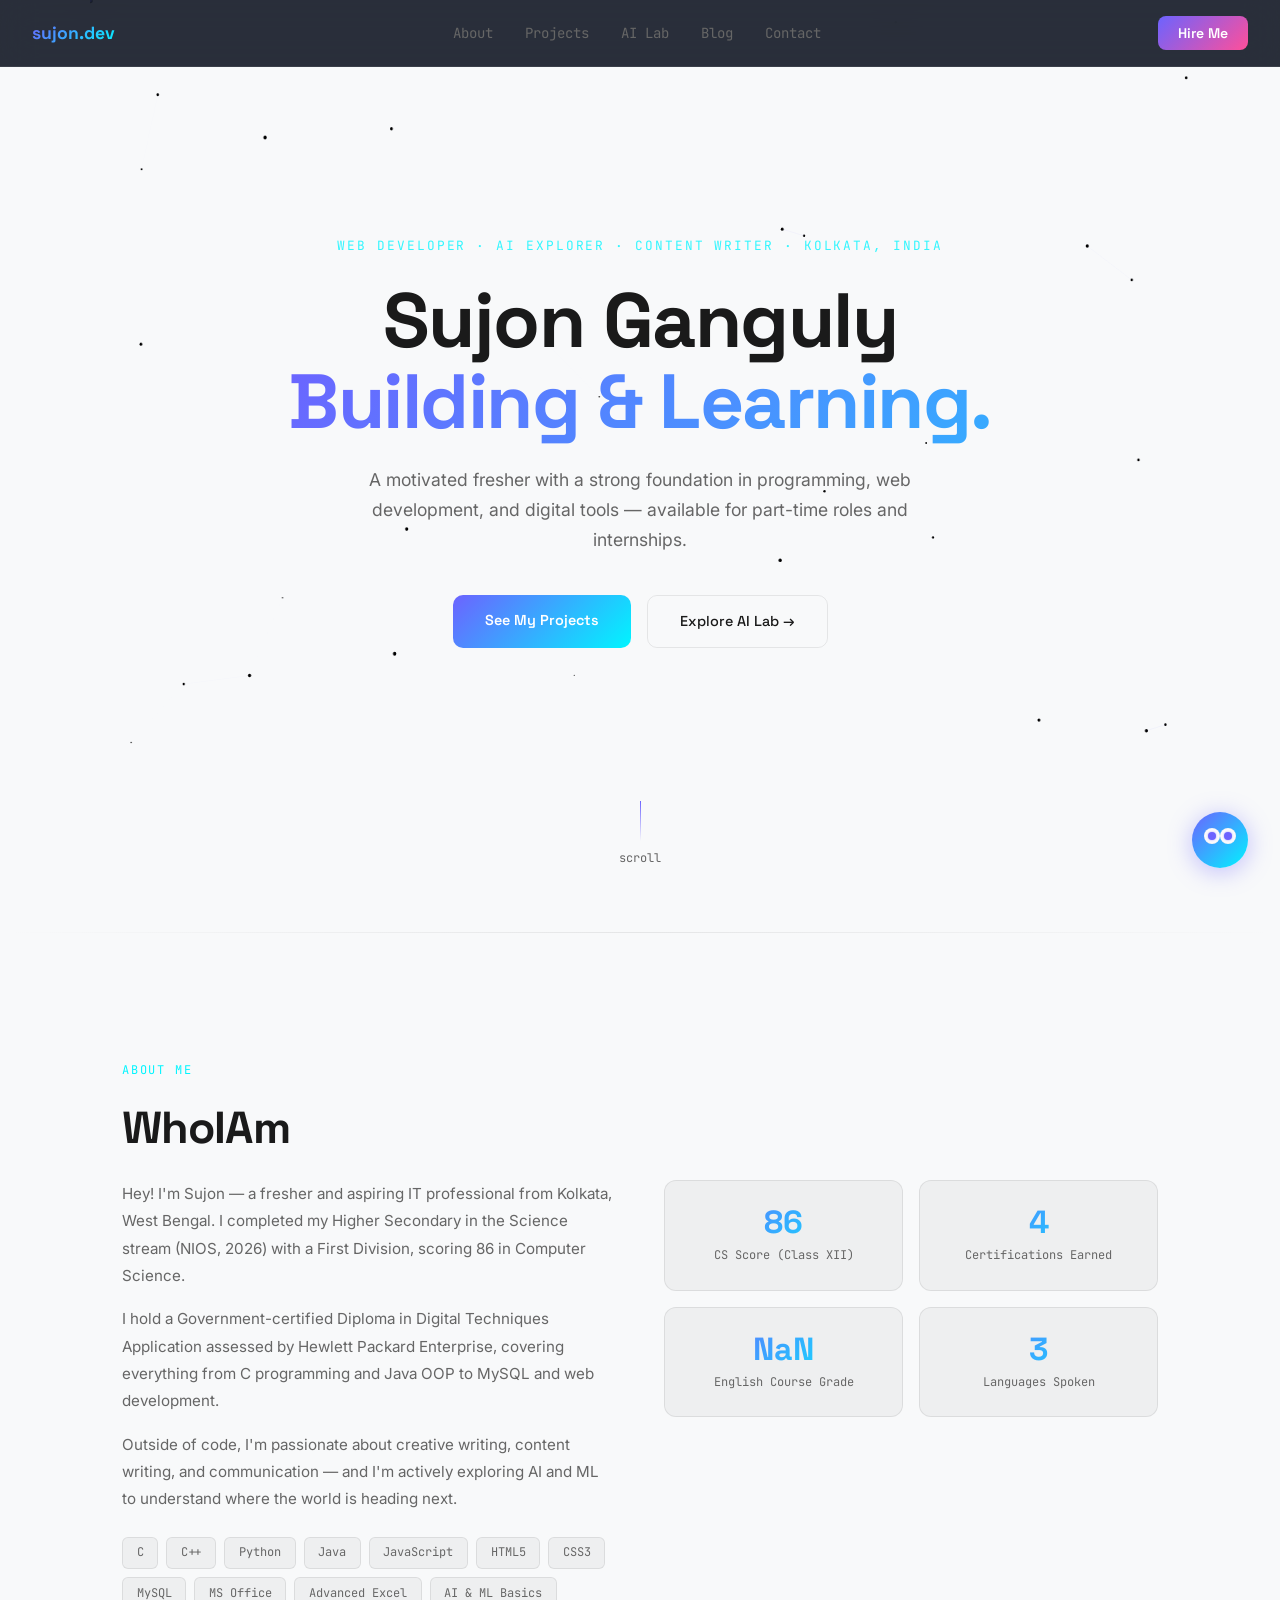
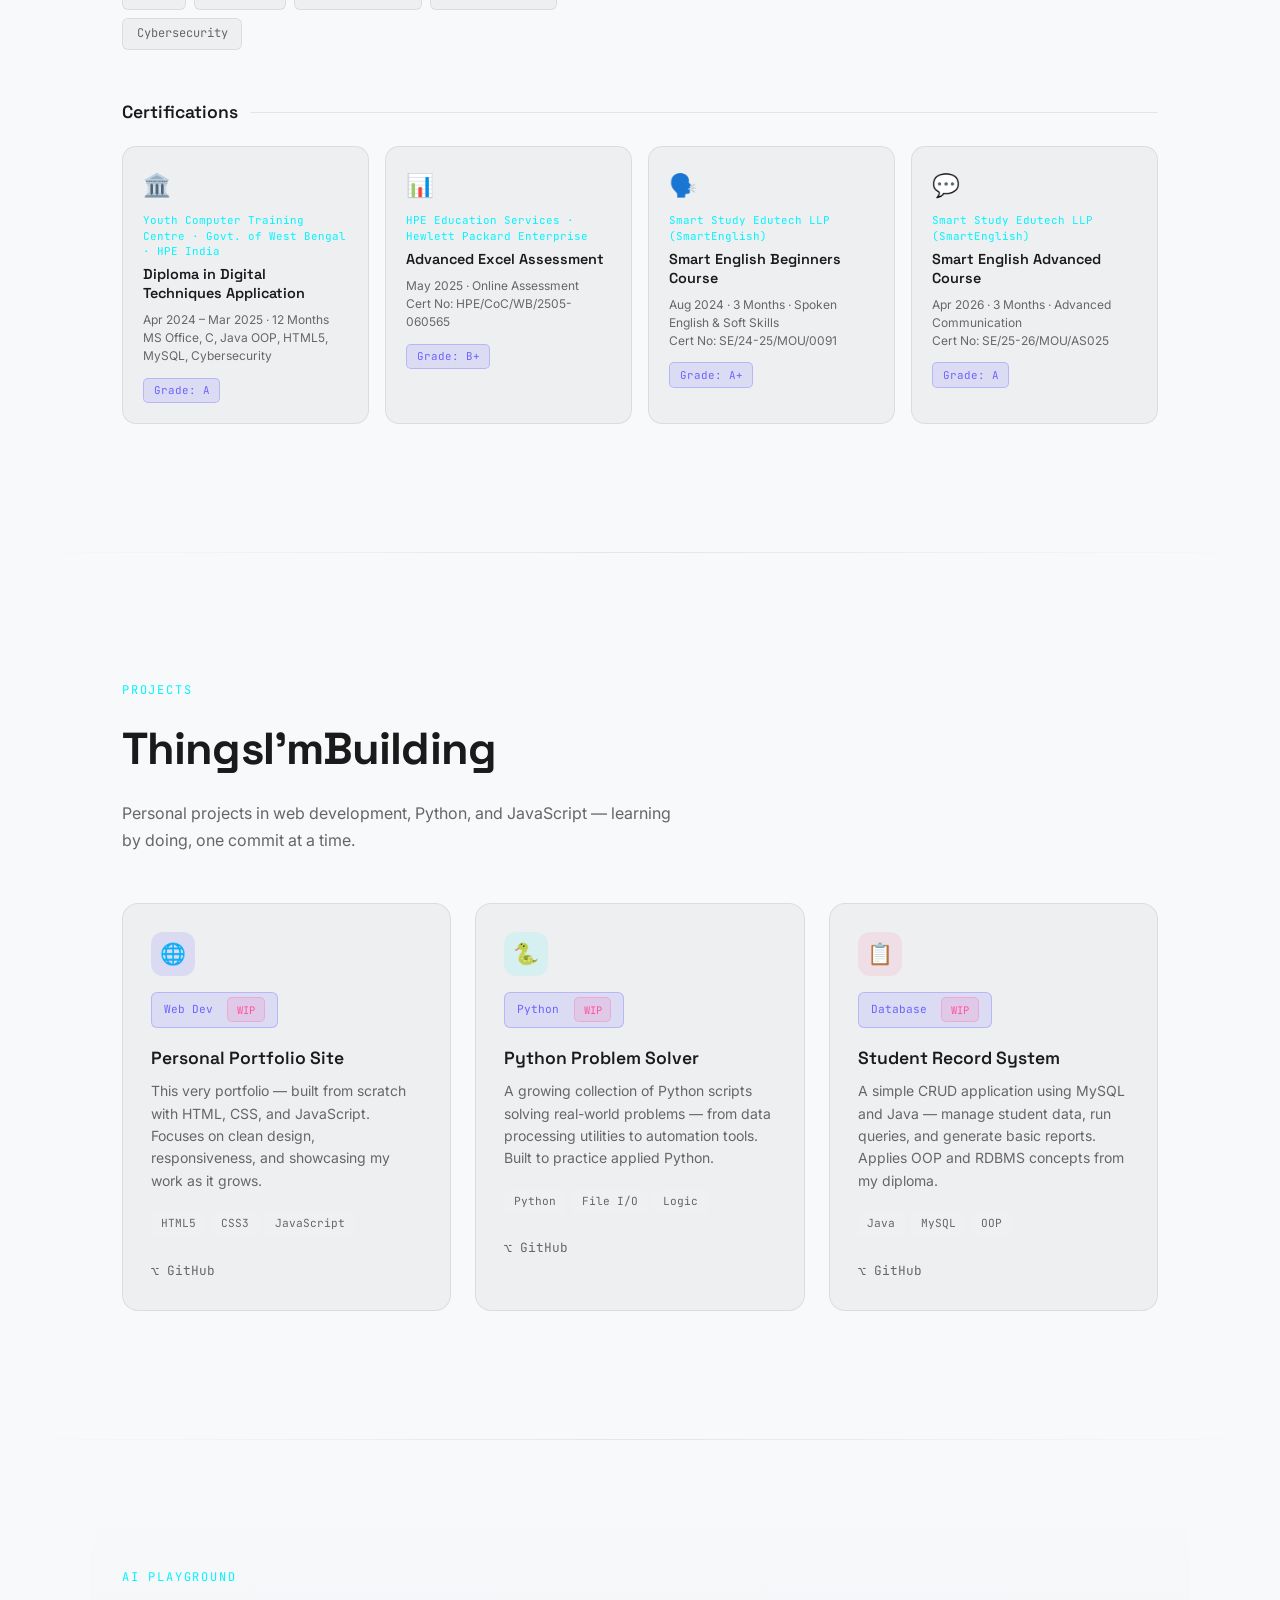
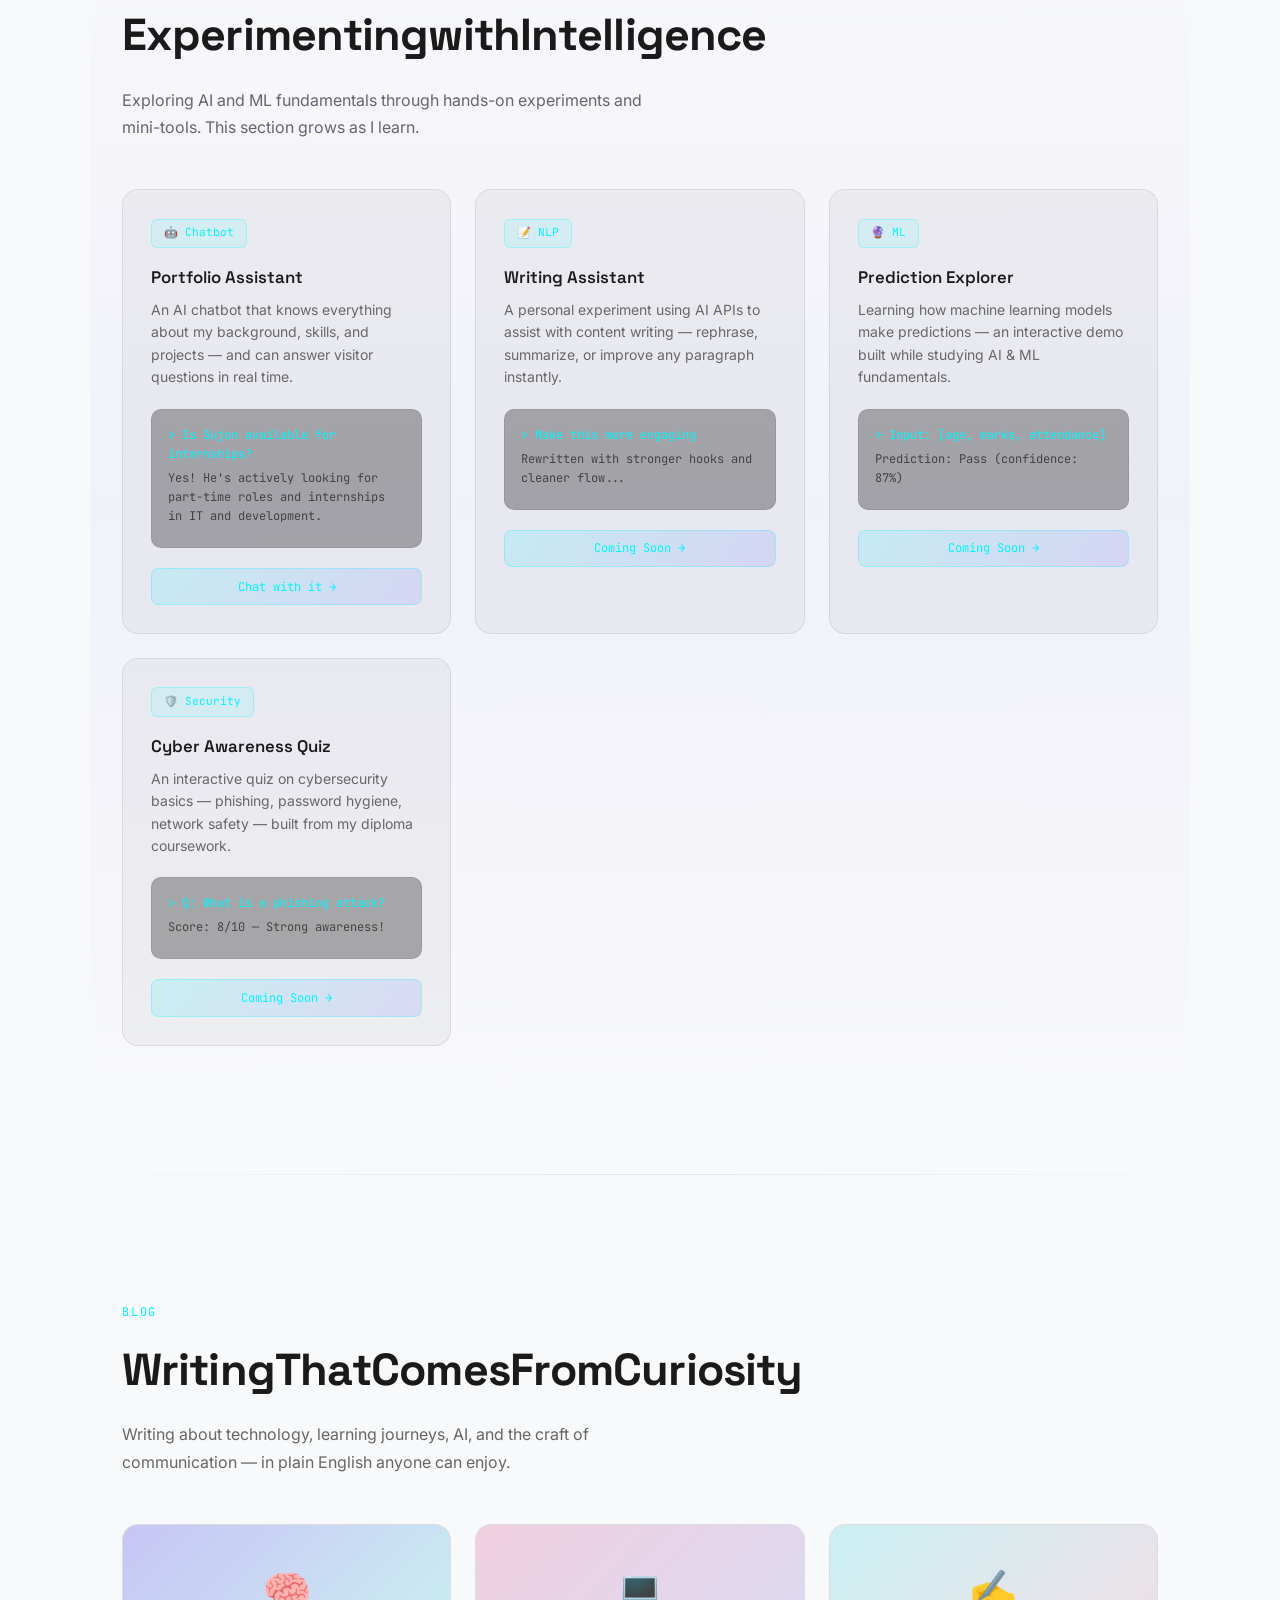
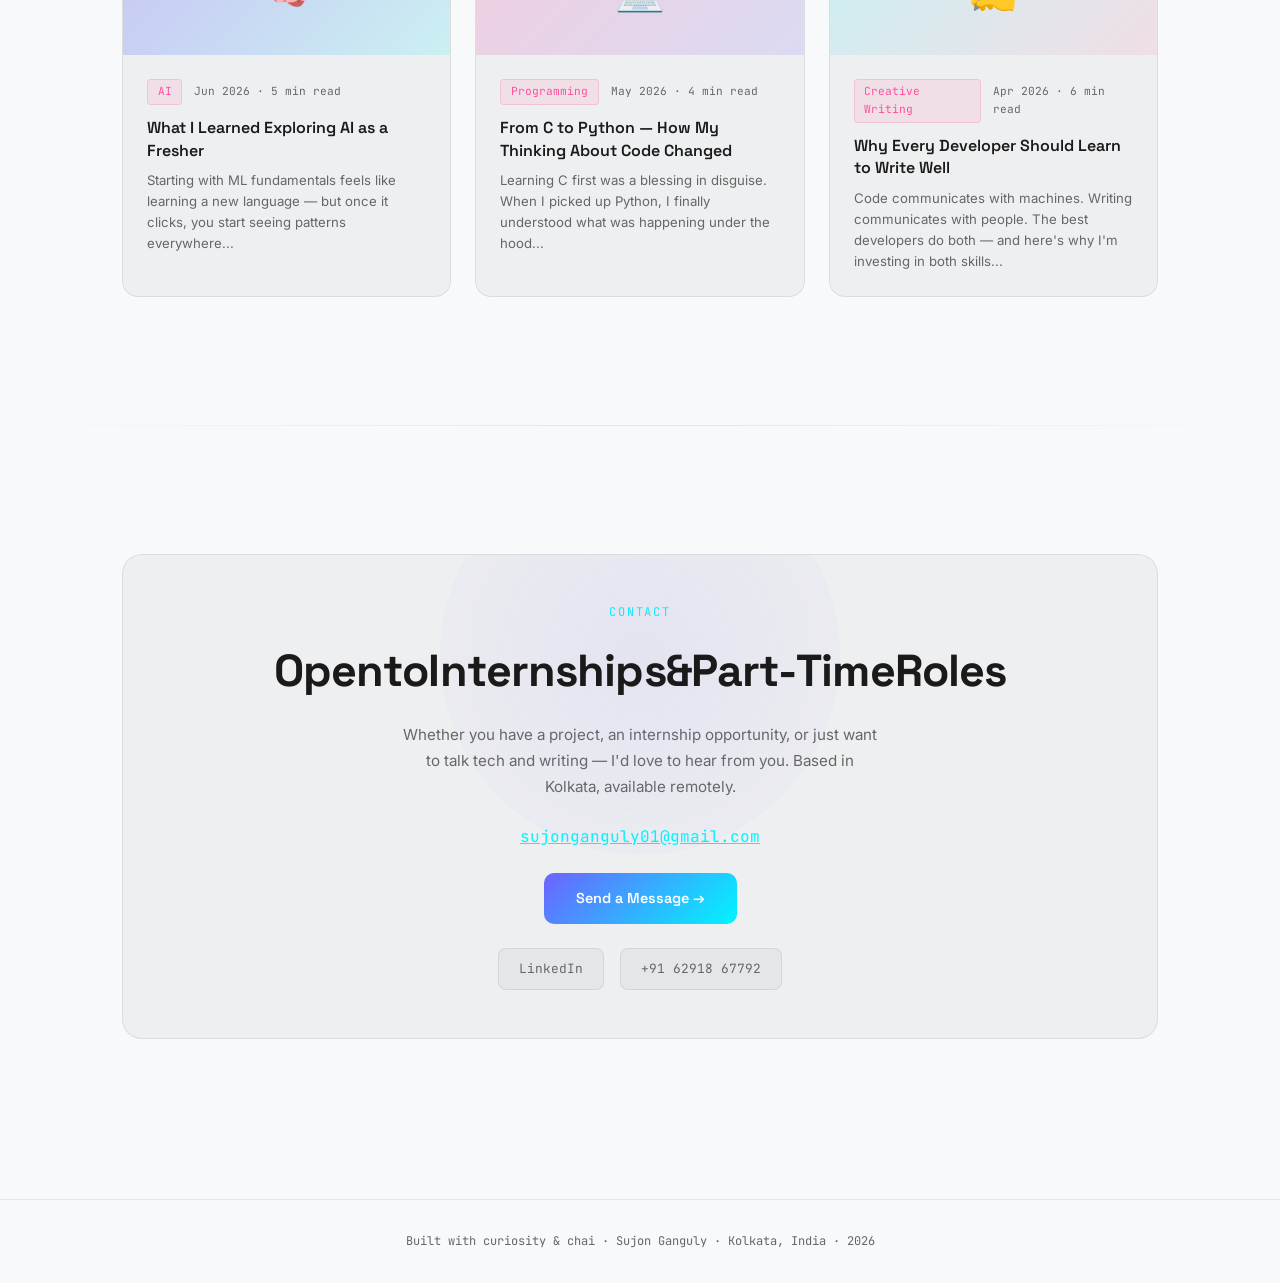
==== index.html @ f9775dc6 "Add files via upload" ====
<!DOCTYPE html>
<html lang="en">
<head>
<meta charset="UTF-8"/>
<meta name="viewport" content="width=device-width, initial-scale=1.0"/>
<title>Sujon Ganguly — Portfolio</title>
<link href="https://fonts.googleapis.com/css2?family=Space+Grotesk:wght@300;400;500;600;700&family=Inter:wght@300;400;500&family=JetBrains+Mono:wght@400;500&display=swap" rel="stylesheet"/>
<link rel="stylesheet" href="css/main.css"/>
<link rel="stylesheet" href="css/animations.css"/>
<link rel="stylesheet" href="css/components.css"/>
<link rel="stylesheet" href="css/responsive.css"/>
</head>
<body>

<nav>
  <div class="nav-logo">sujon.dev</div>
  <div class="nav-links">
    <a href="#about">About</a>
    <a href="#projects">Projects</a>
    <a href="#ai-playground">AI Lab</a>
    <a href="#blog">Blog</a>
    <a href="#contact">Contact</a>
  </div>
  <button class="nav-cta" onclick="document.getElementById('contact').scrollIntoView({behavior:'smooth'})">Hire Me</button>
</nav>

<section id="hero">
  <canvas id="particle-canvas"></canvas>
  <div class="hero-content">
    <div class="hero-eyebrow">Web Developer · AI Explorer · Content Writer · Kolkata, India</div>
    <h1 class="hero-title">Sujon Ganguly<br><span class="line2">Building & Learning.</span></h1>
    <p class="hero-sub">A motivated fresher with a strong foundation in programming, web development, and digital tools — available for part-time roles and internships.</p>
    <div class="hero-btns">
      <a href="#projects" class="btn-primary">See My Projects</a>
      <a href="#ai-playground" class="btn-ghost">Explore AI Lab →</a>
    </div>
  </div>
  <div class="scroll-hint"><div class="scroll-line"></div>scroll</div>
</section>

<div class="divider"></div>

<!-- ABOUT + CERTS MERGED -->
<section id="about">
  <div class="reveal">
    <div class="section-label">About Me</div>
    <h2 class="section-title">Who I Am</h2>
  </div>

  <div class="about-top reveal">
    <div class="about-text">
      <p>Hey! I'm Sujon — a fresher and aspiring IT professional from Kolkata, West Bengal. I completed my Higher Secondary in the Science stream (NIOS, 2026) with a First Division, scoring 86 in Computer Science.</p>
      <p>I hold a Government-certified Diploma in Digital Techniques Application assessed by Hewlett Packard Enterprise, covering everything from C programming and Java OOP to MySQL and web development.</p>
      <p>Outside of code, I'm passionate about creative writing, content writing, and communication — and I'm actively exploring AI and ML to understand where the world is heading next.</p>
      <div class="skill-chips">
        <span class="chip">C</span><span class="chip">C++</span><span class="chip">Python</span>
        <span class="chip">Java</span><span class="chip">JavaScript</span><span class="chip">HTML5</span>
        <span class="chip">CSS3</span><span class="chip">MySQL</span><span class="chip">MS Office</span>
        <span class="chip">Advanced Excel</span><span class="chip">AI & ML Basics</span><span class="chip">Cybersecurity</span>
      </div>
    </div>
    <div class="stats-grid">
      <div class="stat-card"><div class="stat-num">86</div><div class="stat-label">CS Score (Class XII)</div></div>
      <div class="stat-card"><div class="stat-num">4</div><div class="stat-label">Certifications Earned</div></div>
      <div class="stat-card"><div class="stat-num">A+</div><div class="stat-label">English Course Grade</div></div>
      <div class="stat-card"><div class="stat-num">3</div><div class="stat-label">Languages Spoken</div></div>
    </div>
  </div>

  <!-- CERTS inside About -->
  <div class="reveal">
    <div class="certs-heading">Certifications</div>
    <div class="cert-grid">
      <div class="cert-card">
        <div class="cert-icon">🏛️</div>
        <div class="cert-org">Youth Computer Training Centre · Govt. of West Bengal · HPE India</div>
        <div class="cert-title">Diploma in Digital Techniques Application</div>
        <div class="cert-meta">Apr 2024 – Mar 2025 · 12 Months<br>MS Office, C, Java OOP, HTML5, MySQL, Cybersecurity</div>
        <span class="cert-grade">Grade: A</span>
      </div>
      <div class="cert-card">
        <div class="cert-icon">📊</div>
        <div class="cert-org">HPE Education Services · Hewlett Packard Enterprise</div>
        <div class="cert-title">Advanced Excel Assessment</div>
        <div class="cert-meta">May 2025 · Online Assessment<br>Cert No: HPE/CoC/WB/2505-060565</div>
        <span class="cert-grade">Grade: B+</span>
      </div>
      <div class="cert-card">
        <div class="cert-icon">🗣️</div>
        <div class="cert-org">Smart Study Edutech LLP (SmartEnglish)</div>
        <div class="cert-title">Smart English Beginners Course</div>
        <div class="cert-meta">Aug 2024 · 3 Months · Spoken English & Soft Skills<br>Cert No: SE/24-25/MOU/0091</div>
        <span class="cert-grade">Grade: A+</span>
      </div>
      <div class="cert-card">
        <div class="cert-icon">💬</div>
        <div class="cert-org">Smart Study Edutech LLP (SmartEnglish)</div>
        <div class="cert-title">Smart English Advanced Course</div>
        <div class="cert-meta">Apr 2026 · 3 Months · Advanced Communication<br>Cert No: SE/25-26/MOU/AS025</div>
        <span class="cert-grade">Grade: A</span>
      </div>
    </div>
  </div>
</section>

<div class="divider"></div>

<section id="projects">
  <div class="reveal">
    <div class="section-label">Projects</div>
    <h2 class="section-title">Things I'm<br>Building</h2>
    <p class="section-sub">Personal projects in web development, Python, and JavaScript — learning by doing, one commit at a time.</p>
  </div>
  <div class="projects-grid reveal">
    <div class="project-card">
      <div class="project-icon" style="background:rgba(108,99,255,.15)">🌐</div>
      <div class="project-tag">Web Dev <span class="wip-badge">WIP</span></div>
      <div class="project-title">Personal Portfolio Site</div>
      <div class="project-desc">This very portfolio — built from scratch with HTML, CSS, and JavaScript. Focuses on clean design, responsiveness, and showcasing my work as it grows.</div>
      <div class="project-stack"><span class="stack-item">HTML5</span><span class="stack-item">CSS3</span><span class="stack-item">JavaScript</span></div>
      <a href="#" class="project-link">⌥ GitHub</a>
    </div>
    <div class="project-card">
      <div class="project-icon" style="background:rgba(0,245,255,.1)">🐍</div>
      <div class="project-tag">Python <span class="wip-badge">WIP</span></div>
      <div class="project-title">Python Problem Solver</div>
      <div class="project-desc">A growing collection of Python scripts solving real-world problems — from data processing utilities to automation tools. Built to practice applied Python.</div>
      <div class="project-stack"><span class="stack-item">Python</span><span class="stack-item">File I/O</span><span class="stack-item">Logic</span></div>
      <a href="#" class="project-link">⌥ GitHub</a>
    </div>
    <div class="project-card">
      <div class="project-icon" style="background:rgba(255,79,154,.1)">📋</div>
      <div class="project-tag">Database <span class="wip-badge">WIP</span></div>
      <div class="project-title">Student Record System</div>
      <div class="project-desc">A simple CRUD application using MySQL and Java — manage student data, run queries, and generate basic reports. Applies OOP and RDBMS concepts from my diploma.</div>
      <div class="project-stack"><span class="stack-item">Java</span><span class="stack-item">MySQL</span><span class="stack-item">OOP</span></div>
      <a href="#" class="project-link">⌥ GitHub</a>
    </div>
  </div>
</section>

<div class="divider"></div>

<section id="ai-playground">
  <div class="reveal">
    <div class="section-label">AI Playground</div>
    <h2 class="section-title">Experimenting<br>with Intelligence</h2>
    <p class="section-sub">Exploring AI and ML fundamentals through hands-on experiments and mini-tools. This section grows as I learn.</p>
  </div>
  <div class="ai-grid reveal">
    <div class="ai-card">
      <div class="ai-badge">🤖 Chatbot</div>
      <div class="ai-card-title">Portfolio Assistant</div>
      <div class="ai-card-desc">An AI chatbot that knows everything about my background, skills, and projects — and can answer visitor questions in real time.</div>
      <div class="ai-card-demo">
        <div class="demo-line">&gt; Is Sujon available for internships?</div>
        <div class="demo-line output">Yes! He's actively looking for part-time roles and internships in IT and development.</div>
      </div>
      <button class="ai-try-btn" onclick="document.getElementById('chatFab').click()">Chat with it →</button>
    </div>
    <div class="ai-card">
      <div class="ai-badge">📝 NLP</div>
      <div class="ai-card-title">Writing Assistant</div>
      <div class="ai-card-desc">A personal experiment using AI APIs to assist with content writing — rephrase, summarize, or improve any paragraph instantly.</div>
      <div class="ai-card-demo">
        <div class="demo-line">&gt; Make this more engaging</div>
        <div class="demo-line output">Rewritten with stronger hooks and cleaner flow...</div>
      </div>
      <button class="ai-try-btn">Coming Soon →</button>
    </div>
    <div class="ai-card">
      <div class="ai-badge">🔮 ML</div>
      <div class="ai-card-title">Prediction Explorer</div>
      <div class="ai-card-desc">Learning how machine learning models make predictions — an interactive demo built while studying AI & ML fundamentals.</div>
      <div class="ai-card-demo">
        <div class="demo-line">&gt; Input: [age, marks, attendance]</div>
        <div class="demo-line output">Prediction: Pass (confidence: 87%)</div>
      </div>
      <button class="ai-try-btn">Coming Soon →</button>
    </div>
    <div class="ai-card">
      <div class="ai-badge">🛡️ Security</div>
      <div class="ai-card-title">Cyber Awareness Quiz</div>
      <div class="ai-card-desc">An interactive quiz on cybersecurity basics — phishing, password hygiene, network safety — built from my diploma coursework.</div>
      <div class="ai-card-demo">
        <div class="demo-line">&gt; Q: What is a phishing attack?</div>
        <div class="demo-line output">Score: 8/10 — Strong awareness!</div>
      </div>
      <button class="ai-try-btn">Coming Soon →</button>
    </div>
  </div>
</section>

<div class="divider"></div>

<section id="blog">
  <div class="reveal">
    <div class="section-label">Blog</div>
    <h2 class="section-title">Writing That<br>Comes From Curiosity</h2>
    <p class="section-sub">Writing about technology, learning journeys, AI, and the craft of communication — in plain English anyone can enjoy.</p>
  </div>
  <div class="blog-grid reveal">
    <div class="blog-card">
      <div class="blog-img blog-img-1">🧠</div>
      <div class="blog-body">
        <div class="blog-meta"><span class="blog-cat">AI</span><span>Jun 2026 · 5 min read</span></div>
        <div class="blog-title">What I Learned Exploring AI as a Fresher</div>
        <div class="blog-excerpt">Starting with ML fundamentals feels like learning a new language — but once it clicks, you start seeing patterns everywhere...</div>
      </div>
    </div>
    <div class="blog-card">
      <div class="blog-img blog-img-2">💻</div>
      <div class="blog-body">
        <div class="blog-meta"><span class="blog-cat">Programming</span><span>May 2026 · 4 min read</span></div>
        <div class="blog-title">From C to Python — How My Thinking About Code Changed</div>
        <div class="blog-excerpt">Learning C first was a blessing in disguise. When I picked up Python, I finally understood what was happening under the hood...</div>
      </div>
    </div>
    <div class="blog-card">
      <div class="blog-img blog-img-3">✍️</div>
      <div class="blog-body">
        <div class="blog-meta"><span class="blog-cat">Creative Writing</span><span>Apr 2026 · 6 min read</span></div>
        <div class="blog-title">Why Every Developer Should Learn to Write Well</div>
        <div class="blog-excerpt">Code communicates with machines. Writing communicates with people. The best developers do both — and here's why I'm investing in both skills...</div>
      </div>
    </div>
  </div>
</section>

<div class="divider"></div>

<section id="contact">
  <div class="contact-inner reveal">
    <div class="section-label" style="text-align:center">Contact</div>
    <h2 class="section-title" style="text-align:center">Open to Internships<br>& Part-Time Roles</h2>
    <p style="color:var(--muted);max-width:480px;margin:0 auto;line-height:1.7;font-size:.95rem;text-align:center">Whether you have a project, an internship opportunity, or just want to talk tech and writing — I'd love to hear from you. Based in Kolkata, available remotely.</p>
    <a href="mailto:sujonganguly01@gmail.com" class="contact-email">sujonganguly01@gmail.com</a>
    <div style="text-align:center"><a href="mailto:sujonganguly01@gmail.com" class="btn-primary">Send a Message →</a></div>
    <div class="social-links">
      <a href="https://linkedin.com/in/sujon-ganguly-0bb22631a" class="social-btn">LinkedIn</a>
      <a href="tel:+916291867792" class="social-btn">+91 62918 67792</a>
    </div>
  </div>
</section>

<footer><p>Built with curiosity & chai · Sujon Ganguly · Kolkata, India · 2026</p></footer>

<div id="chat-bubble">
  <div class="chat-window" id="chatWindow">
    <div class="chat-header">
      <div class="chat-avatar">SG</div>
      <div class="chat-header-text">
        <div class="chat-name">Sujon's AI Assistant</div>
        <div class="chat-status">● Online — ask me anything</div>
      </div>
      <button class="chat-close" id="chatClose">✕</button>
    </div>
    <div class="chat-messages" id="chatMessages">
      <div class="msg bot">Hey! 👋 I'm Sujon's portfolio assistant. Ask me about his skills, certifications, projects, or availability for internships!</div>
    </div>
    <div class="preset-menu" id="presetMenu" style="display:none">
      <button class="preset-btn" onclick="selectPreset('Who are you?')">👤 Who are you?</button>
      <button class="preset-btn" onclick="selectPreset('What are your skills?')">💻 What are your skills?</button>
      <button class="preset-btn" onclick="selectPreset('Tell me about your certifications')">🏆 Certifications</button>
      <button class="preset-btn" onclick="selectPreset('What projects have you built?')">🔨 Your projects</button>
      <button class="preset-btn" onclick="selectPreset('Are you available for internships?')">💼 Internship opportunities</button>
      <button class="preset-btn" onclick="selectPreset('How can I contact you?')">📞 Contact info</button>
      <button class="preset-btn" onclick="selectPreset('What languages do you speak?')">🌐 Languages</button>
      <button class="preset-btn" onclick="selectPreset('Tell me about your soft skills')">🤝 Soft skills</button>
    </div>
    <div class="chat-input-row">
      <button class="toggle-menu-btn" id="toggleMenuBtn" onclick="toggleMenu()">📋 Quick Q&A</button>
      <input class="chat-input" id="chatInput" type="text" placeholder="Ask about Sujon..."/>
      <button class="chat-send" id="chatSend">
        <svg viewBox="0 0 24 24"><line x1="22" y1="2" x2="11" y2="13"/><polygon points="22 2 15 22 11 13 2 9 22 2"/></svg>
      </button>
    </div>
  </div>
  <button class="chat-fab" id="chatFab">
    <div class="chat-ball">
      <div class="ball-eye" id="eye1" style="left:12px;top:16px">
        <div class="ball-pupil" id="pupil1"></div>
      </div>
      <div class="ball-eye" id="eye2" style="right:12px;top:16px">
        <div class="ball-pupil" id="pupil2"></div>
      </div>
    </div>
  </button>
</div>
<button id="scroll-to-top" title="Back to top">↑</button>
<div id="progress-bar"></div>

<script type="module" src="js/main.js"></script>
<script>
function toggleMenu(){const menu=document.getElementById('presetMenu');const btn=document.getElementById('toggleMenuBtn');if(menu.style.display==='none'){menu.style.display='grid';btn.textContent='✕ Close'}else{menu.style.display='none';btn.textContent='📋 Quick Q&A'}}
function selectPreset(question){document.getElementById('chatInput').value=question;const event=new KeyboardEvent('keydown',{key:'Enter'});document.getElementById('chatInput').dispatchEvent(event)}
</script>
</body>
</html>
---- css/main.css ----
:root {
  --bg: #050B18;
  --bg2: #0A1128;
  --indigo: #6C63FF;
  --cyan: #00F5FF;
  --pink: #FF4F9A;
  --text: #E8EAED;
  --muted: #8892A4;
  --card: rgba(255, 255, 255, 0.04);
  --border: rgba(255, 255, 255, 0.08);
  --font-display: 'Space Grotesk', sans-serif;
  --font-body: 'Inter', sans-serif;
  --font-mono: 'JetBrains Mono', monospace;
  --transition-fast: 0.2s ease-out;
  --transition-smooth: 0.4s cubic-bezier(0.34, 1.56, 0.64, 1);
  --transition-slow: 0.6s ease;
}

* {
  margin: 0;
  padding: 0;
  box-sizing: border-box;
}

html {
  scroll-behavior: smooth;
}

body {
  background: var(--bg);
  color: var(--text);
  font-family: var(--font-body);
  overflow-x: hidden;
  min-height: 100vh;
  line-height: 1.6;
}

/* SCROLL TO TOP BUTTON */
#scroll-to-top {
  position: fixed;
  bottom: 2rem;
  right: 2rem;
  width: 48px;
  height: 48px;
  border-radius: 50%;
  background: linear-gradient(135deg, var(--indigo), var(--cyan));
  border: none;
  color: #fff;
  cursor: pointer;
  display: flex;
  align-items: center;
  justify-content: center;
  font-size: 1.2rem;
  opacity: 0;
  pointer-events: none;
  transition: opacity var(--transition-fast), transform var(--transition-fast);
  z-index: 150;
  box-shadow: 0 4px 24px rgba(108, 99, 255, 0.3);
}

#scroll-to-top.visible {
  opacity: 1;
  pointer-events: all;
}

#scroll-to-top:hover {
  transform: translateY(-3px);
  box-shadow: 0 6px 30px rgba(108, 99, 255, 0.4);
}

/* SCROLL PROGRESS BAR */
#progress-bar {
  position: fixed;
  top: 0;
  left: 0;
  height: 3px;
  background: linear-gradient(90deg, var(--indigo), var(--cyan), var(--pink));
  width: 0%;
  z-index: 999;
  transition: width 0.1s ease-out;
}

/* GLOBAL STYLES */
section {
  padding: 6rem 2rem;
  max-width: 1100px;
  margin: 0 auto;
}

.section-label {
  font-family: var(--font-mono);
  font-size: 0.75rem;
  color: var(--cyan);
  letter-spacing: 0.15em;
  text-transform: uppercase;
  margin-bottom: 0.75rem;
}

.section-title {
  font-family: var(--font-display);
  font-size: clamp(1.8rem, 4vw, 2.8rem);
  font-weight: 700;
  letter-spacing: -0.02em;
  margin-bottom: 1rem;
}

.section-sub {
  color: var(--muted);
  font-size: 1rem;
  line-height: 1.7;
  max-width: 560px;
  margin-bottom: 3rem;
}

.divider {
  width: 100%;
  height: 1px;
  background: linear-gradient(
    to right,
    transparent,
    var(--border),
    transparent
  );
  margin: 2rem 0;
}

/* BUTTONS */
.btn-primary {
  background: linear-gradient(135deg, var(--indigo), var(--cyan));
  border: none;
  color: #fff;
  padding: 0.875rem 2rem;
  border-radius: 10px;
  font-family: var(--font-display);
  font-weight: 600;
  font-size: 0.9rem;
  cursor: pointer;
  transition: transform var(--transition-fast), opacity var(--transition-fast);
  text-decoration: none;
  display: inline-block;
}

.btn-primary:hover {
  transform: translateY(-2px);
  opacity: 0.9;
}

.btn-ghost {
  background: transparent;
  border: 1px solid var(--border);
  color: var(--text);
  padding: 0.875rem 2rem;
  border-radius: 10px;
  font-family: var(--font-display);
  font-weight: 500;
  font-size: 0.9rem;
  cursor: pointer;
  transition: all var(--transition-fast);
  text-decoration: none;
  display: inline-block;
}

.btn-ghost:hover {
  border-color: var(--indigo);
  color: var(--indigo);
}

/* CARDS */
.card {
  background: var(--card);
  border: 1px solid var(--border);
  border-radius: 16px;
  padding: 1.75rem;
  transition: all var(--transition-smooth);
  position: relative;
  overflow: hidden;
}

.card::before {
  content: '';
  position: absolute;
  inset: 0;
  background: linear-gradient(
    135deg,
    rgba(108, 99, 255, 0.06),
    rgba(0, 245, 255, 0.04)
  );
  opacity: 0;
  transition: opacity var(--transition-smooth);
  pointer-events: none;
}

.card:hover {
  border-color: rgba(108, 99, 255, 0.4);
  transform: translateY(-4px);
}

.card:hover::before {
  opacity: 1;
}

/* REVEAL ANIMATIONS */
.reveal {
  opacity: 0;
  transform: translateY(30px);
  transition: opacity var(--transition-slow) ease, transform var(--transition-slow) ease;
}

.reveal.visible {
  opacity: 1;
  transform: translateY(0);
}

footer {
  text-align: center;
  padding: 2rem;
  color: var(--muted);
  font-family: var(--font-mono);
  font-size: 0.75rem;
  border-top: 1px solid var(--border);
  margin-top: 4rem;
}
---- css/animations.css ----
/* ==================== KEYFRAME ANIMATIONS ==================== */

@keyframes fadeIn {
  from {
    opacity: 0;
  }
  to {
    opacity: 1;
  }
}

@keyframes slideInDown {
  from {
    opacity: 0;
    transform: translateY(-40px);
  }
  to {
    opacity: 1;
    transform: translateY(0);
  }
}

@keyframes slideInUp {
  from {
    opacity: 0;
    transform: translateY(40px);
  }
  to {
    opacity: 1;
    transform: translateY(0);
  }
}

@keyframes slideInLeft {
  from {
    opacity: 0;
    transform: translateX(-40px);
  }
  to {
    opacity: 1;
    transform: translateX(0);
  }
}

@keyframes slideInRight {
  from {
    opacity: 0;
    transform: translateX(40px);
  }
  to {
    opacity: 1;
    transform: translateX(0);
  }
}

@keyframes scaleUp {
  from {
    opacity: 0;
    transform: scale(0.9);
  }
  to {
    opacity: 1;
    transform: scale(1);
  }
}

@keyframes rotateIn {
  from {
    opacity: 0;
    transform: rotate(-10deg) scale(0.95);
  }
  to {
    opacity: 1;
    transform: rotate(0) scale(1);
  }
}

@keyframes bounce {
  0%,
  100% {
    transform: translateY(0);
  }
  50% {
    transform: translateY(-10px);
  }
}

@keyframes pulse {
  0%,
  100% {
    opacity: 1;
  }
  50% {
    opacity: 0.6;
  }
}

@keyframes glow {
  0%,
  100% {
    box-shadow: 0 0 5px rgba(108, 99, 255, 0.3);
  }
  50% {
    box-shadow: 0 0 20px rgba(108, 99, 255, 0.6);
  }
}

@keyframes float {
  0%,
  100% {
    transform: translateY(0);
  }
  50% {
    transform: translateY(-8px);
  }
}

@keyframes shimmer {
  0% {
    background-position: -1000px 0;
  }
  100% {
    background-position: 1000px 0;
  }
}

@keyframes typing {
  0%,
  60%,
  100% {
    opacity: 0.3;
    transform: translateY(0);
  }
  30% {
    opacity: 1;
    transform: translateY(-4px);
  }
}

@keyframes flip {
  from {
    transform: rotateY(0deg);
  }
  to {
    transform: rotateY(360deg);
  }
}

@keyframes gradientShift {
  0% {
    background-position: 0% 50%;
  }
  50% {
    background-position: 100% 50%;
  }
  100% {
    background-position: 0% 50%;
  }
}

@keyframes underlineExpand {
  from {
    width: 0%;
  }
  to {
    width: 100%;
  }
}

@keyframes zigzag {
  0%,
  100% {
    transform: translateX(0);
  }
  25% {
    transform: translateX(-4px);
  }
  75% {
    transform: translateX(4px);
  }
}

@keyframes ripple {
  0% {
    transform: scale(0);
    opacity: 1;
  }
  100% {
    transform: scale(4);
    opacity: 0;
  }
}

@keyframes blink {
  0%,
  100% {
    scaleY: 1;
  }
  50% {
    scaleY: 0.1;
  }
}

@keyframes textReveal {
  from {
    opacity: 0;
    clip-path: polygon(0 0, 0 0, 0 100%, 0 100%);
  }
  to {
    opacity: 1;
    clip-path: polygon(0 0, 100% 0, 100% 100%, 0 100%);
  }
}

/* ==================== ANIMATION UTILITY CLASSES ==================== */

.animate-fade-in {
  animation: fadeIn 0.6s ease-out forwards;
}

.animate-slide-in-down {
  animation: slideInDown 0.6s ease-out forwards;
}

.animate-slide-in-up {
  animation: slideInUp 0.6s ease-out forwards;
}

.animate-slide-in-left {
  animation: slideInLeft 0.6s ease-out forwards;
}

.animate-slide-in-right {
  animation: slideInRight 0.6s ease-out forwards;
}

.animate-scale-up {
  animation: scaleUp 0.6s ease-out forwards;
}

.animate-rotate-in {
  animation: rotateIn 0.6s ease-out forwards;
}

.animate-bounce {
  animation: bounce 1s ease-in-out infinite;
}

.animate-pulse {
  animation: pulse 2s ease-in-out infinite;
}

.animate-glow {
  animation: glow 2s ease-in-out infinite;
}

.animate-float {
  animation: float 3s ease-in-out infinite;
}

.animate-shimmer {
  animation: shimmer 2s infinite;
  background-size: 1000px 100%;
}

.animate-flip {
  animation: flip 0.6s ease-in-out forwards;
}

.animate-gradient {
  animation: gradientShift 6s ease infinite;
  background-size: 200% 200%;
}

.animate-text-reveal {
  animation: textReveal 0.8s ease-out forwards;
}

/* ==================== STAGGER ANIMATIONS ==================== */

.stagger-children > * {
  animation: slideInUp 0.6s ease-out forwards;
}

.stagger-children > *:nth-child(1) {
  animation-delay: 0s;
}

.stagger-children > *:nth-child(2) {
  animation-delay: 0.1s;
}

.stagger-children > *:nth-child(3) {
  animation-delay: 0.2s;
}

.stagger-children > *:nth-child(4) {
  animation-delay: 0.3s;
}

.stagger-children > *:nth-child(5) {
  animation-delay: 0.4s;
}

.stagger-children > *:nth-child(n + 6) {
  animation-delay: 0.5s;
}

/* ==================== HOVER EFFECTS ==================== */

.hover-lift {
  transition: transform 0.3s ease, box-shadow 0.3s ease;
}

.hover-lift:hover {
  transform: translateY(-6px);
  box-shadow: 0 12px 24px rgba(0, 0, 0, 0.3);
}

.hover-glow {
  transition: box-shadow 0.3s ease;
}

.hover-glow:hover {
  box-shadow: 0 0 20px rgba(108, 99, 255, 0.5);
}

.hover-scale {
  transition: transform 0.3s ease;
}

.hover-scale:hover {
  transform: scale(1.05);
}

.hover-rotate {
  transition: transform 0.3s ease;
}

.hover-rotate:hover {
  transform: rotate(2deg);
}

/* 3D FLIP EFFECT */
.flip-card {
  perspective: 1000px;
}

.flip-card-inner {
  position: relative;
  width: 100%;
  height: 100%;
  transition: transform 0.6s;
  transform-style: preserve-3d;
}

.flip-card:hover .flip-card-inner {
  transform: rotateY(180deg);
}

.flip-card-front,
.flip-card-back {
  position: absolute;
  width: 100%;
  height: 100%;
  backface-visibility: hidden;
}

.flip-card-back {
  background: var(--card);
  color: var(--text);
  transform: rotateY(180deg);
}

/* ==================== SCROLL ANIMATIONS ==================== */

.scroll-reveal {
  opacity: 0;
  transform: translateY(20px);
  transition: opacity 0.6s ease, transform 0.6s ease;
}

.scroll-reveal.visible {
  opacity: 1;
  transform: translateY(0);
}

.scroll-reveal-left {
  opacity: 0;
  transform: translateX(-30px);
  transition: opacity 0.6s ease, transform 0.6s ease;
}

.scroll-reveal-left.visible {
  opacity: 1;
  transform: translateX(0);
}

.scroll-reveal-right {
  opacity: 0;
  transform: translateX(30px);
  transition: opacity 0.6s ease, transform 0.6s ease;
}

.scroll-reveal-right.visible {
  opacity: 1;
  transform: translateX(0);
}

/* ==================== LOADING STATES ==================== */

.loading {
  position: relative;
  overflow: hidden;
}

.loading::after {
  content: '';
  position: absolute;
  top: 0;
  left: -100%;
  width: 100%;
  height: 100%;
  background: linear-gradient(
    90deg,
    transparent,
    rgba(255, 255, 255, 0.2),
    transparent
  );
  animation: shimmer 2s infinite;
}

.skeleton {
  background: linear-gradient(
    90deg,
    var(--card) 25%,
    rgba(255, 255, 255, 0.08) 50%,
    var(--card) 75%
  );
  background-size: 200% 100%;
  animation: shimmer 2s infinite;
}
---- css/components.css ----
/* ==================== NAVIGATION ==================== */

nav {
  position: fixed;
  top: 0;
  left: 0;
  right: 0;
  z-index: 100;
  padding: 1rem 2rem;
  display: flex;
  align-items: center;
  justify-content: space-between;
  background: rgba(5, 11, 24, 0.85);
  backdrop-filter: blur(16px);
  border-bottom: 1px solid var(--border);
  animation: slideInDown 0.6s ease-out;
}

.nav-logo {
  font-family: var(--font-display);
  font-weight: 700;
  font-size: 1.1rem;
  background: linear-gradient(135deg, var(--indigo), var(--cyan));
  -webkit-background-clip: text;
  -webkit-text-fill-color: transparent;
  background-clip: text;
  animation: slideInLeft 0.6s ease-out;
}

.nav-links {
  display: flex;
  gap: 2rem;
  animation: slideInRight 0.6s ease-out;
}

.nav-links a {
  color: var(--muted);
  text-decoration: none;
  font-size: 0.875rem;
  font-family: var(--font-mono);
  transition: color var(--transition-fast);
  position: relative;
}

.nav-links a::after {
  content: '';
  position: absolute;
  bottom: -4px;
  left: 0;
  width: 0;
  height: 2px;
  background: linear-gradient(90deg, var(--indigo), var(--cyan));
  transition: width var(--transition-fast);
}

.nav-links a:hover {
  color: var(--cyan);
}

.nav-links a:hover::after {
  width: 100%;
}

.nav-cta {
  background: linear-gradient(135deg, var(--indigo), var(--pink));
  border: none;
  color: #fff;
  padding: 0.5rem 1.25rem;
  border-radius: 8px;
  font-family: var(--font-display);
  font-weight: 600;
  font-size: 0.875rem;
  cursor: pointer;
  transition: opacity var(--transition-fast), transform var(--transition-fast);
  animation: slideInDown 0.6s ease-out 0.2s backwards;
}

.nav-cta:hover {
  opacity: 0.85;
  transform: scale(1.05);
}

/* ==================== HERO ==================== */

#hero {
  position: relative;
  min-height: 100vh;
  display: flex;
  align-items: center;
  justify-content: center;
  overflow: hidden;
  padding-top: 80px;
}

#particle-canvas {
  position: absolute;
  inset: 0;
  width: 100%;
  height: 100%;
}

.hero-content {
  position: relative;
  z-index: 2;
  text-align: center;
  max-width: 800px;
  padding: 2rem;
}

.hero-eyebrow {
  font-family: var(--font-mono);
  font-size: 0.8rem;
  color: var(--cyan);
  letter-spacing: 0.15em;
  text-transform: uppercase;
  margin-bottom: 1.5rem;
  opacity: 0.8;
  animation: fadeIn 0.8s ease-out 0.2s backwards;
}

.hero-title {
  font-family: var(--font-display);
  font-size: clamp(2.5rem, 6vw, 5rem);
  font-weight: 700;
  line-height: 1.05;
  letter-spacing: -0.02em;
  margin-bottom: 1.5rem;
  animation: slideInDown 0.8s ease-out 0.4s backwards;
}

.hero-title .line2 {
  background: linear-gradient(135deg, var(--indigo), var(--cyan));
  -webkit-background-clip: text;
  -webkit-text-fill-color: transparent;
  background-clip: text;
  animation: gradientShift 6s ease infinite;
  background-size: 200% 200%;
}

.hero-sub {
  color: var(--muted);
  font-size: 1.1rem;
  line-height: 1.7;
  max-width: 560px;
  margin: 0 auto 2.5rem;
  animation: fadeIn 0.8s ease-out 0.6s backwards;
}

.hero-btns {
  display: flex;
  gap: 1rem;
  justify-content: center;
  flex-wrap: wrap;
  animation: scaleUp 0.8s ease-out 0.8s backwards;
}

.scroll-hint {
  position: absolute;
  bottom: 2rem;
  left: 50%;
  transform: translateX(-50%);
  display: flex;
  flex-direction: column;
  align-items: center;
  gap: 0.5rem;
  color: var(--muted);
  font-size: 0.75rem;
  font-family: var(--font-mono);
  animation: bounce 2s infinite;
}

.scroll-line {
  width: 1px;
  height: 40px;
  background: linear-gradient(to bottom, var(--indigo), transparent);
  animation: slideInDown 1s ease-in-out infinite;
}

/* ==================== ABOUT SECTION ==================== */

.about-top {
  display: grid;
  grid-template-columns: 1fr 1fr;
  gap: 3rem;
  align-items: start;
  margin-bottom: 3rem;
}

.about-text p {
  color: var(--muted);
  line-height: 1.8;
  margin-bottom: 1rem;
  font-size: 0.95rem;
}

.skill-chips {
  display: flex;
  flex-wrap: wrap;
  gap: 0.5rem;
  margin-top: 1.5rem;
}

.chip {
  background: var(--card);
  border: 1px solid var(--border);
  color: var(--muted);
  padding: 0.35rem 0.85rem;
  border-radius: 6px;
  font-family: var(--font-mono);
  font-size: 0.75rem;
  transition: all var(--transition-fast);
}

.chip:hover {
  border-color: var(--indigo);
  color: var(--indigo);
  transform: translateY(-2px);
}

.stats-grid {
  display: grid;
  grid-template-columns: 1fr 1fr;
  gap: 1rem;
}

.stat-card {
  background: var(--card);
  border: 1px solid var(--border);
  border-radius: 12px;
  padding: 1.5rem;
  text-align: center;
  transition: all var(--transition-smooth);
}

.stat-card:hover {
  border-color: rgba(108, 99, 255, 0.4);
  transform: translateY(-4px) scale(1.02);
}

.stat-num {
  font-family: var(--font-display);
  font-size: 2rem;
  font-weight: 700;
  background: linear-gradient(135deg, var(--indigo), var(--cyan));
  -webkit-background-clip: text;
  -webkit-text-fill-color: transparent;
  background-clip: text;
  line-height: 1.1;
  animation: scaleUp 0.8s ease-out forwards;
}

.stat-label {
  color: var(--muted);
  font-size: 0.75rem;
  font-family: var(--font-mono);
  margin-top: 0.4rem;
}

/* ==================== CERTIFICATIONS ==================== */

.certs-heading {
  font-family: var(--font-display);
  font-size: 1.1rem;
  font-weight: 600;
  color: var(--text);
  margin-bottom: 1.25rem;
  display: flex;
  align-items: center;
  gap: 0.75rem;
}

.certs-heading::after {
  content: '';
  flex: 1;
  height: 1px;
  background: var(--border);
}

.cert-grid {
  display: grid;
  grid-template-columns: repeat(auto-fill, minmax(240px, 1fr));
  gap: 1rem;
}

.cert-card {
  background: var(--card);
  border: 1px solid var(--border);
  border-radius: 14px;
  padding: 1.25rem;
  transition: all var(--transition-smooth);
  display: flex;
  flex-direction: column;
  gap: 0.4rem;
}

.cert-card:hover {
  border-color: rgba(108, 99, 255, 0.4);
  transform: translateY(-3px) scale(1.02);
  box-shadow: 0 8px 24px rgba(108, 99, 255, 0.15);
}

.cert-icon {
  font-size: 1.4rem;
  margin-bottom: 0.25rem;
  animation: float 3s ease-in-out infinite;
}

.cert-org {
  font-family: var(--font-mono);
  font-size: 0.68rem;
  color: var(--cyan);
  line-height: 1.4;
}

.cert-title {
  font-family: var(--font-display);
  font-size: 0.9rem;
  font-weight: 600;
  line-height: 1.3;
}

.cert-meta {
  color: var(--muted);
  font-size: 0.75rem;
  line-height: 1.5;
  margin-top: 0.1rem;
}

.cert-grade {
  display: inline-block;
  margin-top: 0.4rem;
  background: rgba(108, 99, 255, 0.15);
  border: 1px solid rgba(108, 99, 255, 0.3);
  color: var(--indigo);
  padding: 0.2rem 0.6rem;
  border-radius: 5px;
  font-family: var(--font-mono);
  font-size: 0.68rem;
  width: fit-content;
}

/* ==================== PROJECTS ==================== */

.projects-grid {
  display: grid;
  grid-template-columns: repeat(auto-fill, minmax(300px, 1fr));
  gap: 1.5rem;
}

.project-card {
  background: var(--card);
  border: 1px solid var(--border);
  border-radius: 16px;
  padding: 1.75rem;
  cursor: pointer;
  transition: all var(--transition-smooth);
  position: relative;
  overflow: hidden;
}

.project-card::before {
  content: '';
  position: absolute;
  inset: 0;
  background: linear-gradient(
    135deg,
    rgba(108, 99, 255, 0.06),
    rgba(0, 245, 255, 0.04)
  );
  opacity: 0;
  transition: opacity var(--transition-smooth);
  pointer-events: none;
}

.project-card:hover {
  border-color: rgba(108, 99, 255, 0.4);
  transform: translateY(-4px) rotateX(2deg);
  box-shadow: 0 12px 32px rgba(108, 99, 255, 0.2);
}

.project-card:hover::before {
  opacity: 1;
}

.project-tag {
  display: inline-flex;
  align-items: center;
  gap: 0.4rem;
  background: rgba(108, 99, 255, 0.15);
  border: 1px solid rgba(108, 99, 255, 0.3);
  color: var(--indigo);
  padding: 0.3rem 0.75rem;
  border-radius: 6px;
  font-family: var(--font-mono);
  font-size: 0.7rem;
  margin-bottom: 1rem;
}

.project-title {
  font-family: var(--font-display);
  font-size: 1.1rem;
  font-weight: 600;
  margin-bottom: 0.5rem;
}

.project-desc {
  color: var(--muted);
  font-size: 0.875rem;
  line-height: 1.6;
  margin-bottom: 1.25rem;
}

.project-stack {
  display: flex;
  flex-wrap: wrap;
  gap: 0.4rem;
  margin-bottom: 1.25rem;
}

.stack-item {
  background: rgba(255, 255, 255, 0.05);
  color: var(--muted);
  padding: 0.2rem 0.6rem;
  border-radius: 4px;
  font-family: var(--font-mono);
  font-size: 0.7rem;
  transition: all var(--transition-fast);
}

.stack-item:hover {
  background: rgba(108, 99, 255, 0.15);
  color: var(--indigo);
}

.project-link {
  color: var(--muted);
  font-size: 0.8rem;
  font-family: var(--font-mono);
  text-decoration: none;
  transition: color var(--transition-fast);
}

.project-link:hover {
  color: var(--cyan);
}

.project-icon {
  width: 44px;
  height: 44px;
  border-radius: 12px;
  margin-bottom: 1rem;
  display: flex;
  align-items: center;
  justify-content: center;
  font-size: 1.3rem;
  animation: float 3s ease-in-out infinite;
}

.wip-badge {
  display: inline-block;
  background: rgba(255, 79, 154, 0.12);
  border: 1px solid rgba(255, 79, 154, 0.25);
  color: var(--pink);
  padding: 0.2rem 0.55rem;
  border-radius: 5px;
  font-family: var(--font-mono);
  font-size: 0.65rem;
  margin-left: 0.5rem;
  animation: pulse 2s ease-in-out infinite;
}

/* ==================== AI LAB ==================== */

#ai-playground {
  background: linear-gradient(
    180deg,
    transparent,
    rgba(108, 99, 255, 0.05),
    transparent
  );
}

.ai-grid {
  display: grid;
  grid-template-columns: repeat(auto-fill, minmax(280px, 1fr));
  gap: 1.5rem;
}

.ai-card {
  background: var(--card);
  border: 1px solid var(--border);
  border-radius: 16px;
  padding: 1.75rem;
  transition: all var(--transition-smooth);
}

.ai-card:hover {
  border-color: rgba(0, 245, 255, 0.3);
  transform: translateY(-3px) scale(1.02);
  box-shadow: 0 8px 24px rgba(0, 245, 255, 0.15);
}

.ai-badge {
  display: inline-flex;
  align-items: center;
  gap: 0.4rem;
  background: rgba(0, 245, 255, 0.1);
  border: 1px solid rgba(0, 245, 255, 0.25);
  color: var(--cyan);
  padding: 0.3rem 0.75rem;
  border-radius: 6px;
  font-family: var(--font-mono);
  font-size: 0.7rem;
  margin-bottom: 1rem;
  animation: pulse 2s ease-in-out infinite;
}

.ai-card-title {
  font-family: var(--font-display);
  font-size: 1.05rem;
  font-weight: 600;
  margin-bottom: 0.5rem;
}

.ai-card-desc {
  color: var(--muted);
  font-size: 0.875rem;
  line-height: 1.6;
  margin-bottom: 1.25rem;
}

.ai-card-demo {
  background: rgba(0, 0, 0, 0.3);
  border: 1px solid var(--border);
  border-radius: 10px;
  padding: 1rem;
  font-family: var(--font-mono);
  font-size: 0.75rem;
  color: var(--muted);
  margin-bottom: 1.25rem;
  min-height: 60px;
  animation: fadeIn 0.8s ease-out;
}

.demo-line {
  color: var(--cyan);
  margin-bottom: 0.3rem;
}

.demo-line.output {
  color: var(--text);
  opacity: 0.7;
}

.ai-try-btn {
  background: linear-gradient(
    135deg,
    rgba(0, 245, 255, 0.15),
    rgba(108, 99, 255, 0.15)
  );
  border: 1px solid rgba(0, 245, 255, 0.25);
  color: var(--cyan);
  padding: 0.6rem 1.25rem;
  border-radius: 8px;
  font-family: var(--font-mono);
  font-size: 0.75rem;
  cursor: pointer;
  width: 100%;
  transition: all var(--transition-fast);
}

.ai-try-btn:hover {
  background: linear-gradient(
    135deg,
    rgba(0, 245, 255, 0.25),
    rgba(108, 99, 255, 0.25)
  );
  transform: scale(1.02);
}

/* ==================== BLOG ==================== */

.blog-grid {
  display: grid;
  grid-template-columns: repeat(auto-fill, minmax(300px, 1fr));
  gap: 1.5rem;
}

.blog-card {
  background: var(--card);
  border: 1px solid var(--border);
  border-radius: 16px;
  overflow: hidden;
  cursor: pointer;
  transition: all var(--transition-smooth);
}

.blog-card:hover {
  border-color: rgba(255, 79, 154, 0.3);
  transform: translateY(-3px) scale(1.02);
  box-shadow: 0 8px 24px rgba(255, 79, 154, 0.15);
}

.blog-img {
  height: 130px;
  display: flex;
  align-items: center;
  justify-content: center;
  font-size: 2.5rem;
  transition: transform 0.6s ease;
}

.blog-card:hover .blog-img {
  transform: scale(1.1) rotate(2deg);
}

.blog-img-1 {
  background: linear-gradient(
    135deg,
    rgba(108, 99, 255, 0.3),
    rgba(0, 245, 255, 0.15)
  );
}

.blog-img-2 {
  background: linear-gradient(135deg, rgba(255, 79, 154, 0.2), rgba(108, 99, 255, 0.15));
}

.blog-img-3 {
  background: linear-gradient(135deg, rgba(0, 245, 255, 0.15), rgba(255, 79, 154, 0.1));
}

.blog-body {
  padding: 1.5rem;
}

.blog-meta {
  display: flex;
  align-items: center;
  gap: 0.75rem;
  margin-bottom: 0.75rem;
  font-family: var(--font-mono);
  font-size: 0.7rem;
  color: var(--muted);
}

.blog-cat {
  color: var(--pink);
  background: rgba(255, 79, 154, 0.1);
  border: 1px solid rgba(255, 79, 154, 0.2);
  padding: 0.2rem 0.6rem;
  border-radius: 4px;
}

.blog-title {
  font-family: var(--font-display);
  font-size: 1rem;
  font-weight: 600;
  margin-bottom: 0.5rem;
  line-height: 1.4;
}

.blog-excerpt {
  color: var(--muted);
  font-size: 0.825rem;
  line-height: 1.6;
}

/* ==================== CONTACT ==================== */

.contact-inner {
  background: var(--card);
  border: 1px solid var(--border);
  border-radius: 20px;
  padding: 3rem;
  text-align: center;
  position: relative;
  overflow: hidden;
}

.contact-inner::before {
  content: '';
  position: absolute;
  width: 400px;
  height: 400px;
  border-radius: 50%;
  background: radial-gradient(circle, rgba(108, 99, 255, 0.08), transparent);
  top: -100px;
  left: 50%;
  transform: translateX(-50%);
  pointer-events: none;
}

.contact-email {
  font-family: var(--font-mono);
  font-size: 1rem;
  color: var(--cyan);
  margin: 1.5rem 0;
  display: block;
  animation: slideInUp 0.6s ease-out 0.2s backwards;
}

.social-links {
  display: flex;
  gap: 1rem;
  justify-content: center;
  margin-top: 1.5rem;
  flex-wrap: wrap;
}

.social-btn {
  background: var(--card);
  border: 1px solid var(--border);
  color: var(--muted);
  padding: 0.6rem 1.25rem;
  border-radius: 8px;
  font-family: var(--font-mono);
  font-size: 0.8rem;
  cursor: pointer;
  transition: all var(--transition-fast);
  text-decoration: none;
}

.social-btn:hover {
  border-color: var(--indigo);
  color: var(--indigo);
  transform: translateY(-2px);
}

/* ==================== CHATBOT ==================== */

#chat-bubble {
  position: fixed;
  bottom: 2rem;
  right: 2rem;
  z-index: 200;
}

.chat-fab {
  width: 56px;
  height: 56px;
  border-radius: 50%;
  background: linear-gradient(135deg, var(--indigo), var(--cyan));
  border: none;
  cursor: pointer;
  display: flex;
  align-items: center;
  justify-content: center;
  box-shadow: 0 4px 24px rgba(108, 99, 255, 0.4);
  transition: transform var(--transition-fast), box-shadow var(--transition-fast);
  position: relative;
  animation: slideInRight 0.6s ease-out;
}

.chat-fab:hover {
  transform: scale(1.08);
  box-shadow: 0 6px 30px rgba(108, 99, 255, 0.5);
}

.chat-fab.pulse {
  animation: glow 2s ease-in-out infinite;
}

.chat-fab svg {
  width: 24px;
  height: 24px;
  fill: none;
  stroke: #fff;
  stroke-width: 2;
  stroke-linecap: round;
  stroke-linejoin: round;
}

.chat-ball {
  width: 100%;
  height: 100%;
  display: flex;
  align-items: center;
  justify-content: center;
}

.ball-eye {
  position: absolute;
  width: 16px;
  height: 16px;
  background: #fff;
  border-radius: 50%;
  transition: all 0.05s ease-out;
  box-shadow: inset 0 0 2px rgba(0, 0, 0, 0.1);
  overflow: hidden;
  display: flex;
  align-items: center;
  justify-content: center;
}

.ball-pupil {
  position: absolute;
  width: 8px;
  height: 8px;
  background: var(--indigo);
  border-radius: 50%;
  transition: all 0.05s ease-out;
  box-shadow: 0 0 3px rgba(108, 99, 255, 0.6);
}

.chat-window {
  position: fixed;
  bottom: 5rem;
  right: 2rem;
  width: 360px;
  max-height: 520px;
  background: #0a1128;
  border: 1px solid var(--border);
  border-radius: 20px;
  display: flex;
  flex-direction: column;
  overflow: hidden;
  box-shadow: 0 20px 60px rgba(0, 0, 0, 0.5);
  z-index: 200;
  transform: scale(0.9) translateY(20px);
  opacity: 0;
  pointer-events: none;
  transition: all var(--transition-smooth);
}

.chat-window.open {
  transform: scale(1) translateY(0);
  opacity: 1;
  pointer-events: all;
  animation: slideInUp 0.4s ease-out;
}

.chat-header {
  padding: 1rem 1.25rem;
  border-bottom: 1px solid var(--border);
  display: flex;
  align-items: center;
  gap: 0.75rem;
  background: rgba(108, 99, 255, 0.08);
}

.chat-avatar {
  width: 36px;
  height: 36px;
  border-radius: 50%;
  background: linear-gradient(135deg, var(--indigo), var(--cyan));
  display: flex;
  align-items: center;
  justify-content: center;
  font-size: 0.8rem;
  font-weight: 700;
  font-family: var(--font-display);
  color: #fff;
}

.chat-header-text {
  flex: 1;
}

.chat-name {
  font-family: var(--font-display);
  font-size: 0.9rem;
  font-weight: 600;
}

.chat-status {
  font-size: 0.7rem;
  color: var(--cyan);
  font-family: var(--font-mono);
}

.chat-close {
  background: none;
  border: none;
  color: var(--muted);
  cursor: pointer;
  font-size: 1.2rem;
  padding: 0;
  line-height: 1;
}

.chat-messages {
  flex: 1;
  overflow-y: auto;
  padding: 1rem;
  display: flex;
  flex-direction: column;
  gap: 0.75rem;
  min-height: 200px;
  max-height: 340px;
}

.msg {
  max-width: 85%;
  padding: 0.65rem 1rem;
  border-radius: 14px;
  font-size: 0.825rem;
  line-height: 1.5;
  animation: slideInUp 0.3s ease-out;
}

.msg.bot {
  background: rgba(108, 99, 255, 0.15);
  border: 1px solid rgba(108, 99, 255, 0.2);
  color: var(--text);
  align-self: flex-start;
  border-bottom-left-radius: 4px;
}

.msg.user {
  background: linear-gradient(135deg, var(--indigo), rgba(0, 245, 255, 0.8));
  color: #fff;
  align-self: flex-end;
  border-bottom-right-radius: 4px;
}

.chat-typing {
  display: flex;
  gap: 4px;
  padding: 0.65rem 1rem;
  align-self: flex-start;
}

.chat-typing span {
  width: 7px;
  height: 7px;
  border-radius: 50%;
  background: var(--indigo);
  animation: typing 1.2s infinite;
}

.chat-typing span:nth-child(2) {
  animation-delay: 0.2s;
}

.chat-typing span:nth-child(3) {
  animation-delay: 0.4s;
}

.chat-input-row {
  display: flex;
  gap: 0.5rem;
  padding: 0.75rem 1rem;
  border-top: 1px solid var(--border);
}

.preset-menu {
  display: grid;
  grid-template-columns: 1fr;
  gap: 0.5rem;
  padding: 0.75rem 1rem;
  border-top: 1px solid var(--border);
  max-height: 120px;
  overflow-y: auto;
}

.preset-btn {
  background: rgba(108, 99, 255, 0.1);
  border: 1px solid rgba(108, 99, 255, 0.25);
  color: var(--cyan);
  padding: 0.5rem 0.75rem;
  border-radius: 8px;
  font-family: var(--font-mono);
  font-size: 0.75rem;
  cursor: pointer;
  text-align: left;
  white-space: normal;
  line-height: 1.3;
  transition: all var(--transition-fast);
}

.preset-btn:hover {
  background: rgba(108, 99, 255, 0.2);
  border-color: rgba(108, 99, 255, 0.4);
  transform: translateX(2px);
}

.toggle-menu-btn {
  background: rgba(0, 245, 255, 0.1);
  border: 1px solid rgba(0, 245, 255, 0.2);
  color: var(--cyan);
  padding: 0.5rem 0.75rem;
  border-radius: 6px;
  font-family: var(--font-mono);
  font-size: 0.7rem;
  cursor: pointer;
  transition: all var(--transition-fast);
  margin-bottom: 0.5rem;
}

.toggle-menu-btn:hover {
  background: rgba(0, 245, 255, 0.2);
  transform: scale(1.05);
}

.chat-input {
  flex: 1;
  background: rgba(255, 255, 255, 0.06);
  border: 1px solid var(--border);
  border-radius: 10px;
  padding: 0.6rem 0.85rem;
  color: var(--text);
  font-family: var(--font-body);
  font-size: 0.825rem;
  outline: none;
  transition: border-color var(--transition-fast);
}

.chat-input:focus {
  border-color: rgba(108, 99, 255, 0.5);
  box-shadow: 0 0 8px rgba(108, 99, 255, 0.2);
}

.chat-input::placeholder {
  color: var(--muted);
}

.chat-send {
  background: linear-gradient(135deg, var(--indigo), var(--cyan));
  border: none;
  color: #fff;
  width: 36px;
  height: 36px;
  border-radius: 10px;
  cursor: pointer;
  display: flex;
  align-items: center;
  justify-content: center;
  transition: opacity var(--transition-fast), transform var(--transition-fast);
  flex-shrink: 0;
}

.chat-send:hover {
  opacity: 0.85;
  transform: scale(1.05);
}

.chat-send svg {
  width: 16px;
  height: 16px;
  fill: none;
  stroke: #fff;
  stroke-width: 2;
  stroke-linecap: round;
  stroke-linejoin: round;
}
---- css/responsive.css ----
/* ==================== MOBILE OPTIMIZATION ==================== */

@media (max-width: 700px) {
  :root {
    --transition-smooth: 0.3s cubic-bezier(0.34, 1.56, 0.64, 1);
  }

  /* NAV */
  nav {
    padding: 0.75rem 1rem;
  }

  .nav-links {
    display: none;
  }

  .nav-logo {
    font-size: 0.9rem;
  }

  /* HERO */
  .hero-title {
    font-size: clamp(1.8rem, 5vw, 2.5rem);
  }

  .hero-eyebrow {
    font-size: 0.7rem;
  }

  .hero-sub {
    font-size: 0.95rem;
  }

  .scroll-hint {
    display: none;
  }

  /* SECTIONS */
  section {
    padding: 4rem 1rem;
  }

  /* ABOUT */
  .about-top {
    grid-template-columns: 1fr;
    gap: 2rem;
  }

  .stats-grid {
    grid-template-columns: 1fr 1fr;
  }

  .cert-grid {
    grid-template-columns: 1fr;
  }

  /* PROJECTS */
  .projects-grid {
    grid-template-columns: 1fr;
  }

  /* AI LAB */
  .ai-grid {
    grid-template-columns: 1fr;
  }

  /* BLOG */
  .blog-grid {
    grid-template-columns: 1fr;
  }

  /* CHAT */
  .chat-window {
    width: calc(100vw - 2rem);
    right: 1rem;
    bottom: 4rem;
    max-height: 400px;
  }

  #chat-bubble {
    bottom: 1rem;
    right: 1rem;
  }

  #scroll-to-top {
    bottom: 6rem;
    right: 1rem;
    width: 44px;
    height: 44px;
    font-size: 1rem;
  }

  /* CONTACT */
  .contact-inner {
    padding: 2rem;
  }

  /* REDUCE ANIMATIONS ON MOBILE */
  @media (prefers-reduced-motion: reduce) {
    *,
    *::before,
    *::after {
      animation-duration: 0.01ms !important;
      animation-iteration-count: 1 !important;
      transition-duration: 0.01ms !important;
      scroll-behavior: auto !important;
    }
  }
}

@media (max-width: 480px) {
  .nav-cta {
    display: none;
  }

  .hero-title {
    font-size: 1.8rem;
  }

  section {
    padding: 3rem 1rem;
  }

  .skill-chips {
    justify-content: flex-start;
  }

  .hero-btns {
    flex-direction: column;
    gap: 0.75rem;
  }

  .btn-primary,
  .btn-ghost {
    width: 100%;
    padding: 0.75rem 1.5rem;
  }

  .social-links {
    flex-direction: column;
  }

  .social-btn {
    width: 100%;
  }

  .chat-messages {
    max-height: 250px;
  }
}

/* ==================== TABLET OPTIMIZATION ==================== */

@media (max-width: 1024px) and (min-width: 701px) {
  section {
    max-width: 100%;
    padding: 5rem 2rem;
  }

  .projects-grid,
  .blog-grid,
  .ai-grid,
  .cert-grid {
    grid-template-columns: repeat(2, 1fr);
  }

  .about-top {
    grid-template-columns: 1fr;
    gap: 2rem;
  }
}

/* ==================== ACCESSIBILITY ==================== */

@media (prefers-color-scheme: light) {
  :root {
    --bg: #f8f9fa;
    --bg2: #ffffff;
    --text: #1a1a1a;
    --muted: #666666;
    --card: rgba(0, 0, 0, 0.04);
    --border: rgba(0, 0, 0, 0.08);
  }
}

@media (prefers-reduced-motion: reduce) {
  *,
  *::before,
  *::after {
    animation-duration: 0.01ms !important;
    animation-iteration-count: 1 !important;
    transition-duration: 0.01ms !important;
  }
}

/* ==================== HIGH CONTRAST MODE ==================== */

@media (prefers-contrast: more) {
  :root {
    --border: rgba(255, 255, 255, 0.3);
  }

  .btn-primary,
  .btn-ghost {
    border: 2px solid currentColor;
  }

  .card {
    border: 2px solid var(--border);
  }
}

/* ==================== PRINT STYLES ==================== */

@media print {
  nav,
  #chat-bubble,
  #scroll-to-top,
  #progress-bar,
  .scroll-hint {
    display: none !important;
  }

  body {
    background: white;
    color: black;
  }

  section {
    page-break-inside: avoid;
  }

  .card,
  .project-card,
  .blog-card {
    page-break-inside: avoid;
  }
}

/* ==================== LANDSCAPE MODE ==================== */

@media (orientation: landscape) and (max-height: 600px) {
  #hero {
    min-height: 50vh;
  }

  .hero-title {
    font-size: 1.8rem;
  }

  section {
    padding: 3rem 2rem;
  }

  .chat-window {
    max-height: 300px;
  }

  .chat-messages {
    max-height: 180px;
  }
}

/* ==================== DARK MODE FORCED ==================== */

@media (prefers-color-scheme: dark) {
  :root {
    --bg: #050B18;
    --bg2: #0A1128;
    --text: #E8EAED;
    --muted: #8892A4;
  }
}

/* ==================== HOVER DEVICE OPTIMIZATION ==================== */

@media (hover: none) and (pointer: coarse) {
  .btn-primary:hover,
  .btn-ghost:hover,
  .card:hover,
  .chip:hover {
    transform: none;
  }

  .hover-lift,
  .hover-scale,
  .hover-rotate {
    transform: none;
  }
}

@media (hover: hover) and (pointer: fine) {
  .btn-primary:active,
  .btn-ghost:active,
  .card:active {
    transform: scale(0.98);
  }
}
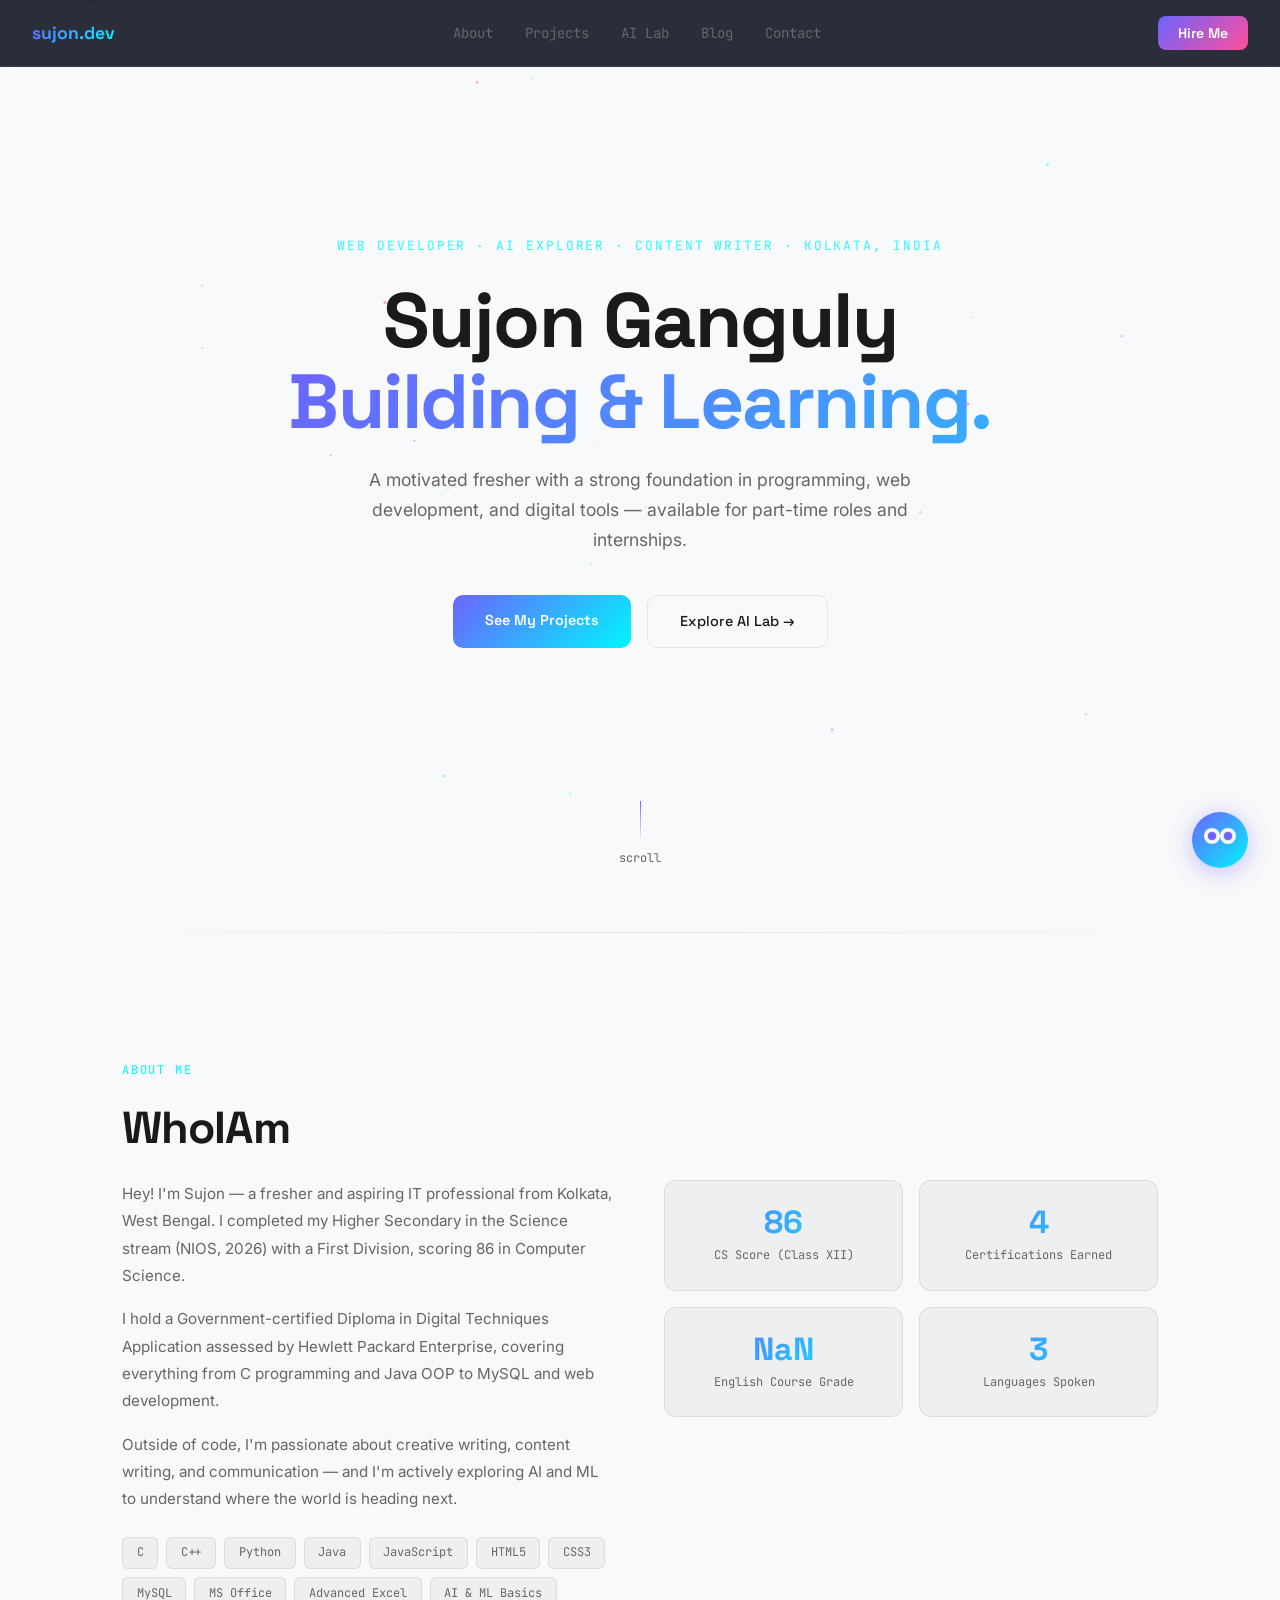
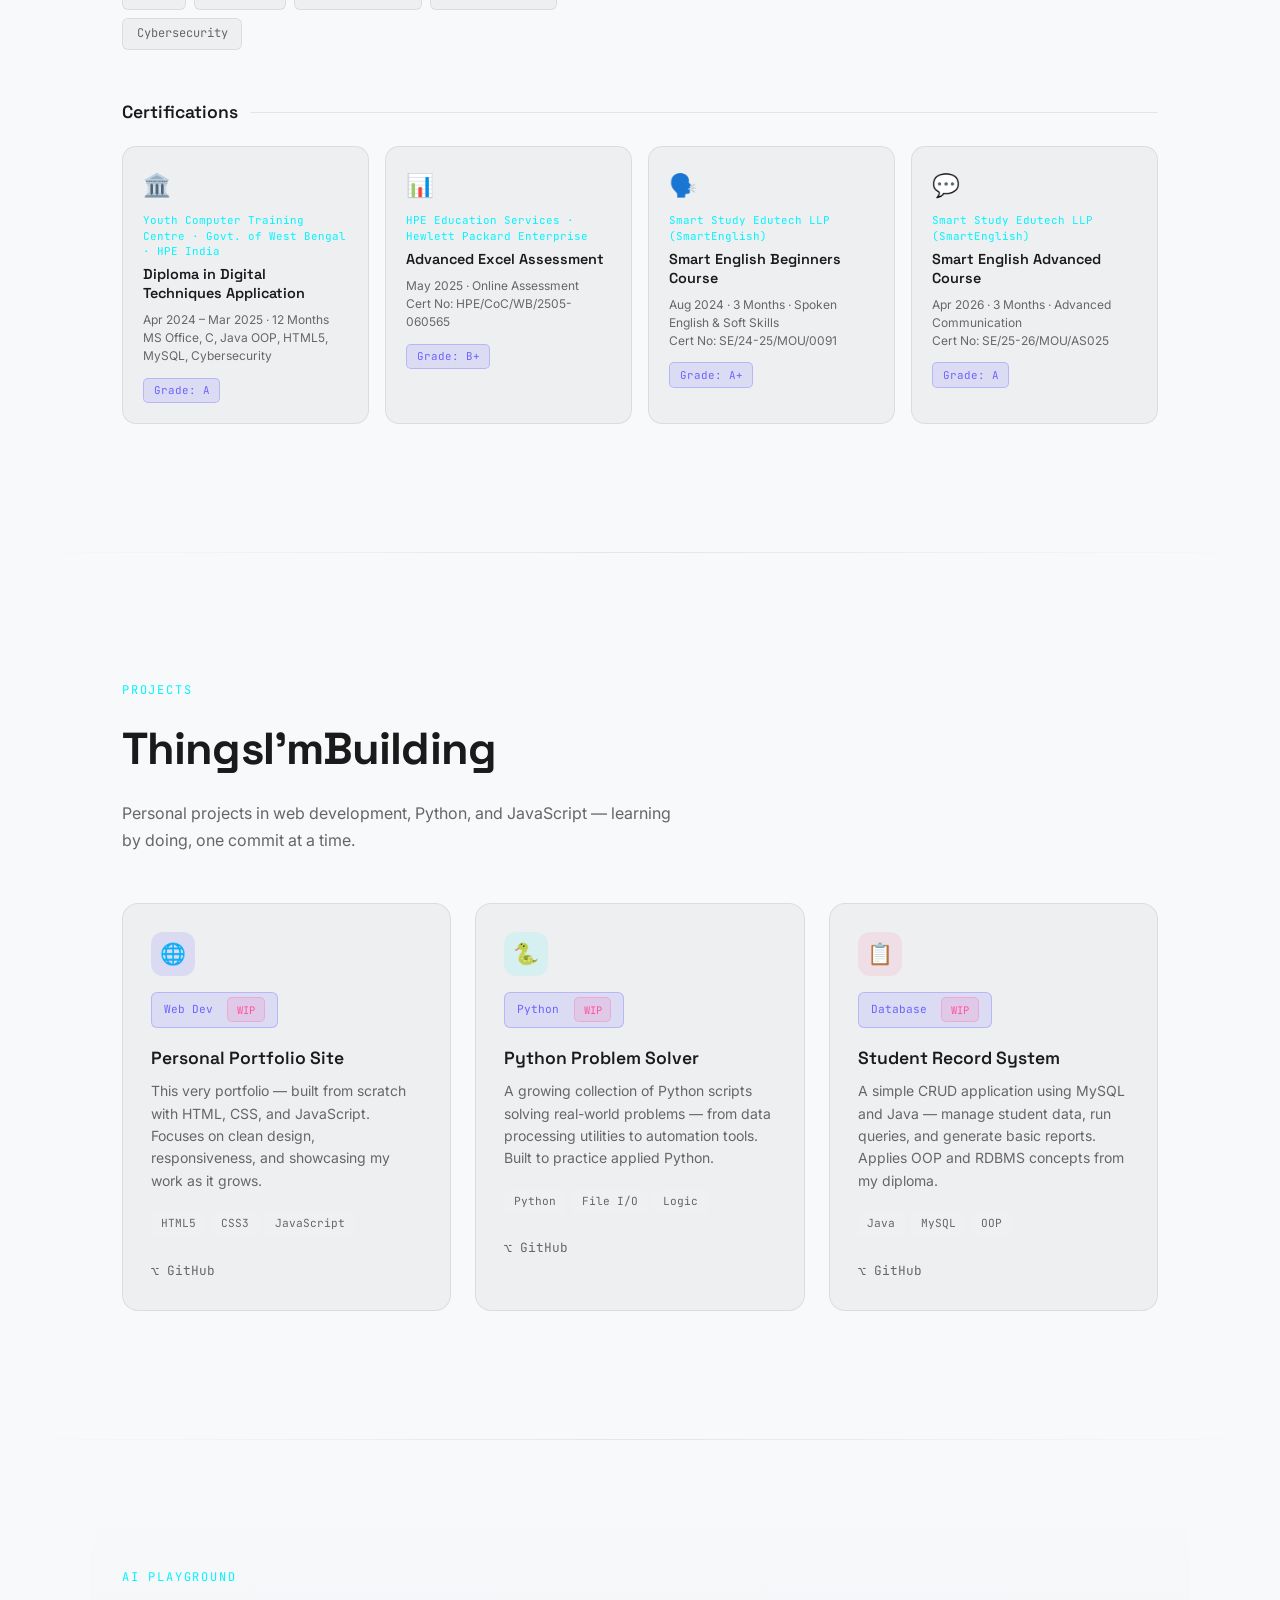
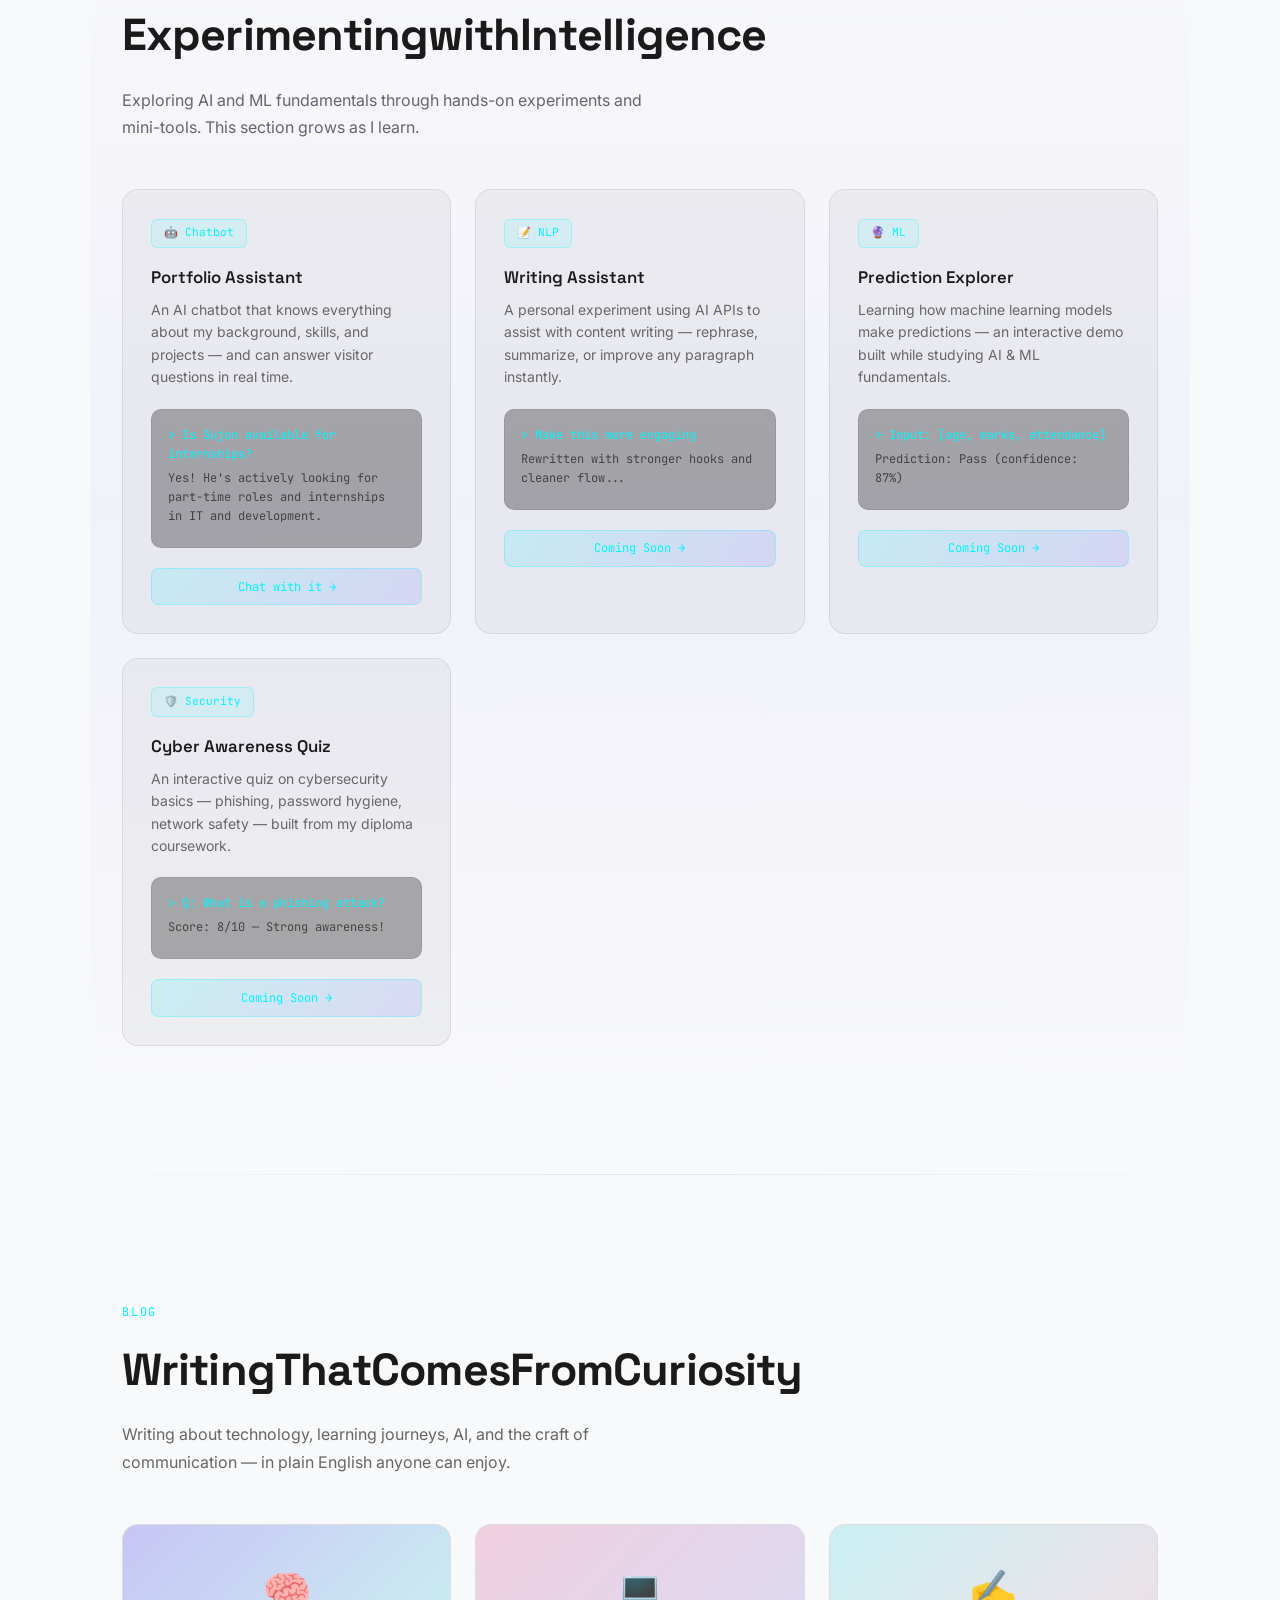
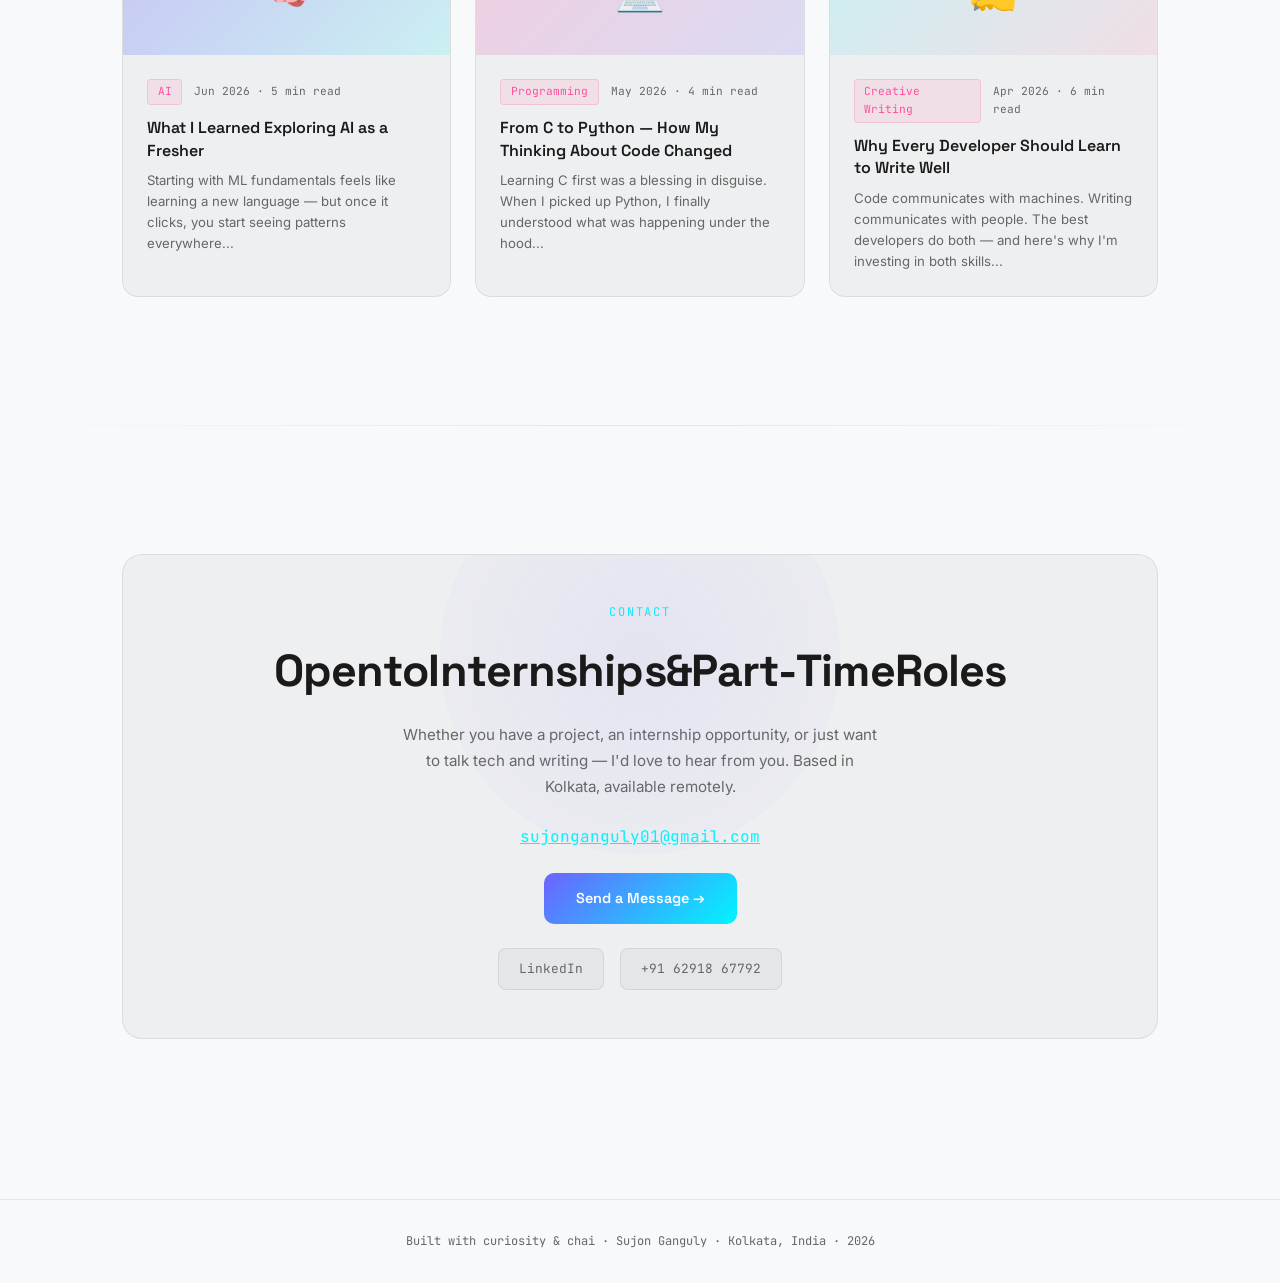
==== commit b9757f61: "Update print statement from 'Hello' to 'Goodbye'" ====
--- a/index.html
+++ b/index.html
@@ -62,7 +62,7 @@
     <div class="stats-grid">
       <div class="stat-card"><div class="stat-num">86</div><div class="stat-label">CS Score (Class XII)</div></div>
       <div class="stat-card"><div class="stat-num">4</div><div class="stat-label">Certifications Earned</div></div>
-      <div class="stat-card"><div class="stat-num">A+</div><div class="stat-label">English Course Grade</div></div>
+      <div class="stat-card"><div class="stat-num">A+ </div><div class="stat-label">English Course Grade</div></div>
       <div class="stat-card"><div class="stat-num">3</div><div class="stat-label">Languages Spoken</div></div>
     </div>
   </div>
@@ -144,7 +144,7 @@
 <section id="ai-playground">
   <div class="reveal">
     <div class="section-label">AI Playground</div>
-    <h2 class="section-title">Experimenting<br>with Intelligence</h2>
+    <h2 class="section-title">Experimenting <br>with Intelligence</h2>
     <p class="section-sub">Exploring AI and ML fundamentals through hands-on experiments and mini-tools. This section grows as I learn.</p>
   </div>
   <div class="ai-grid reveal">
@@ -269,7 +269,7 @@
       <button class="preset-btn" onclick="selectPreset('Tell me about your soft skills')">🤝 Soft skills</button>
     </div>
     <div class="chat-input-row">
-      <button class="toggle-menu-btn" id="toggleMenuBtn" onclick="toggleMenu()">📋 Quick Q&A</button>
+      <button class="toggle-menu-btn" id="toggleMenuBtn">📋 Quick Q&A</button>
       <input class="chat-input" id="chatInput" type="text" placeholder="Ask about Sujon..."/>
       <button class="chat-send" id="chatSend">
         <svg viewBox="0 0 24 24"><line x1="22" y1="2" x2="11" y2="13"/><polygon points="22 2 15 22 11 13 2 9 22 2"/></svg>
@@ -296,4 +296,4 @@
 function selectPreset(question){document.getElementById('chatInput').value=question;const event=new KeyboardEvent('keydown',{key:'Enter'});document.getElementById('chatInput').dispatchEvent(event)}
 </script>
 </body>
-</html>+</html>
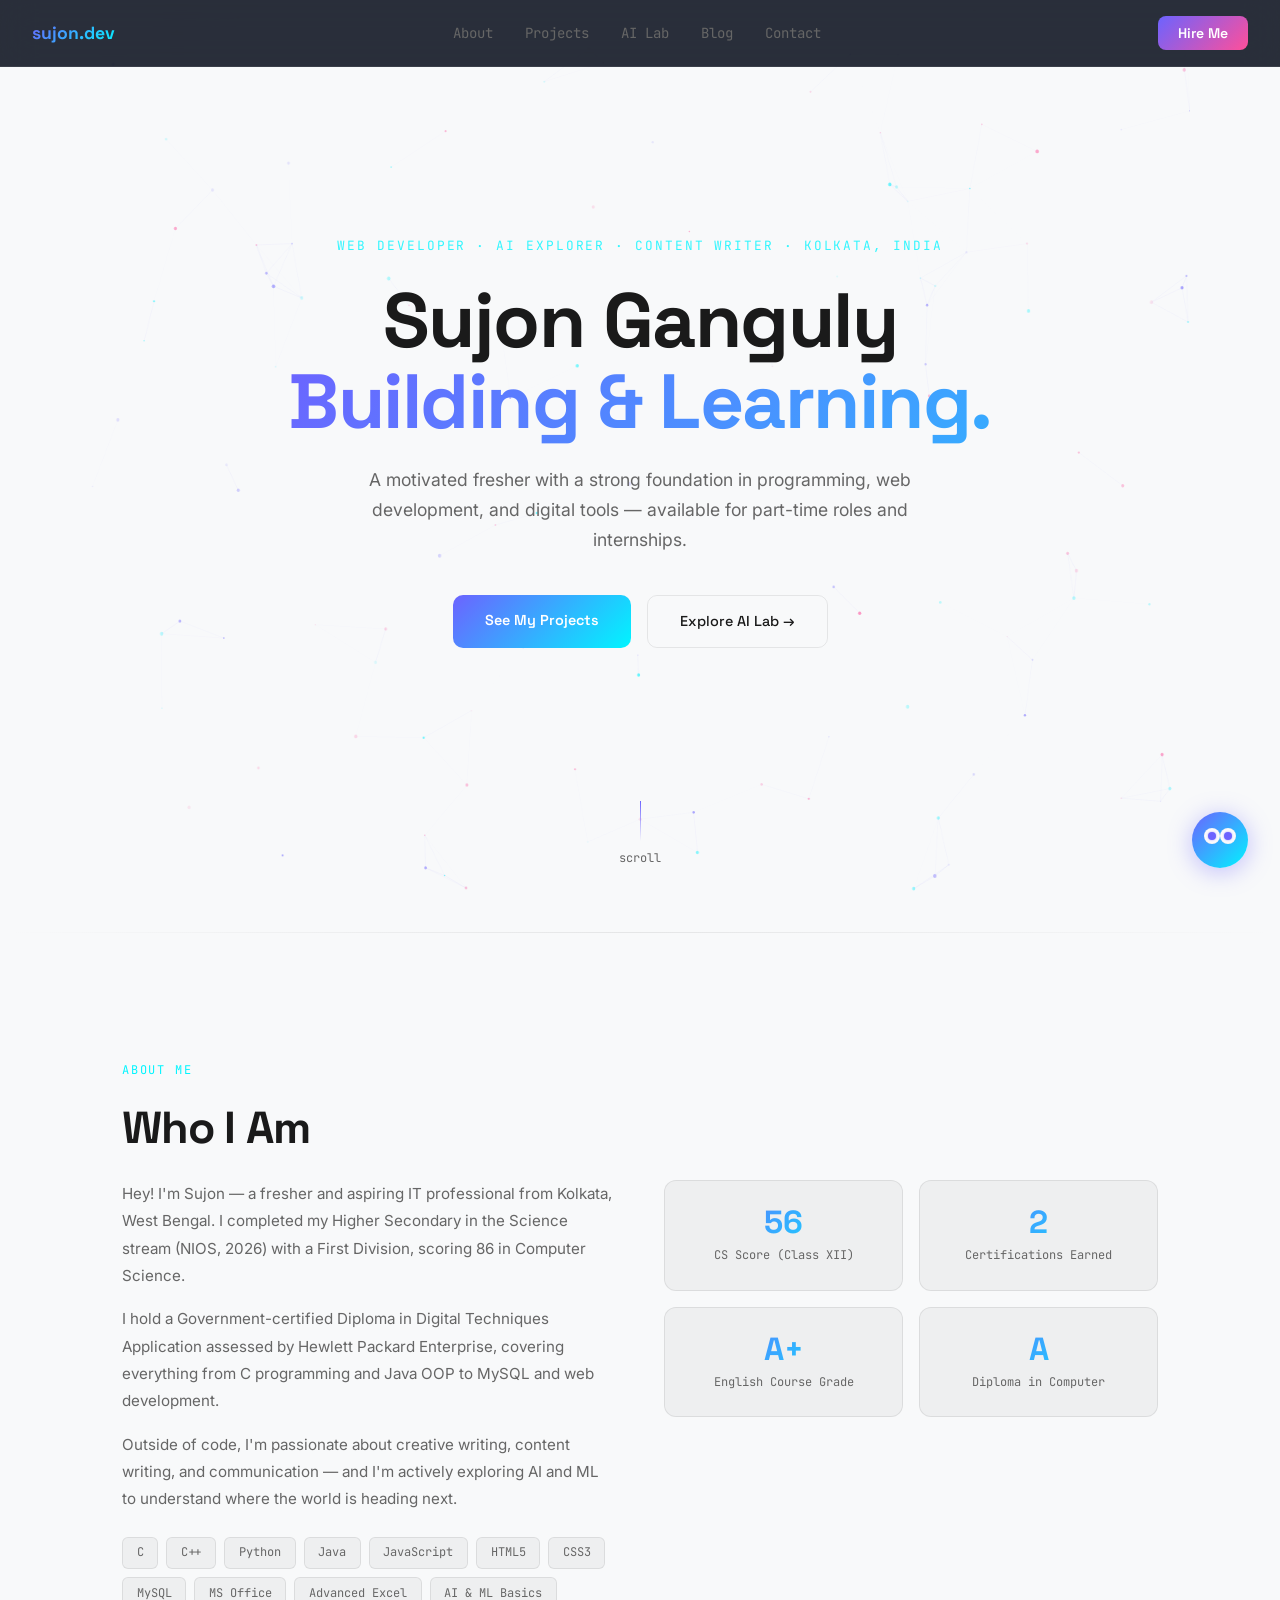
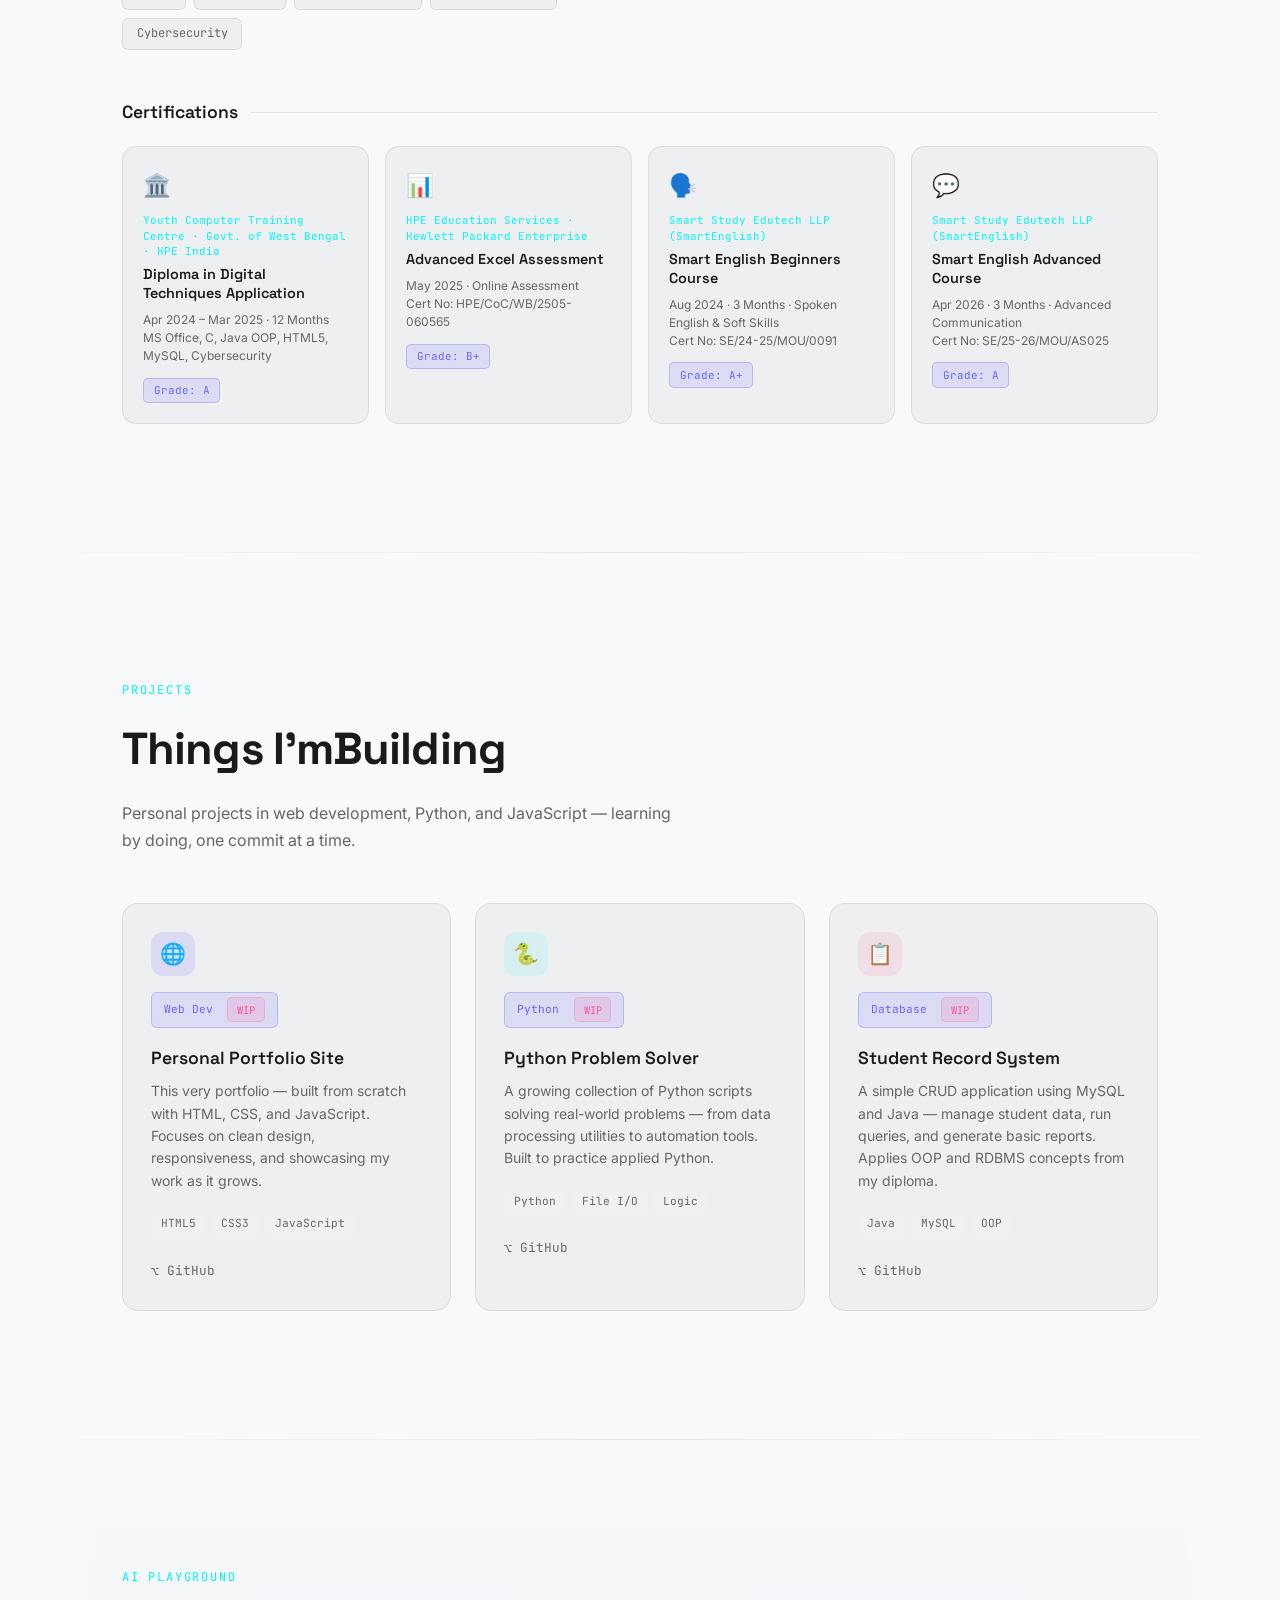
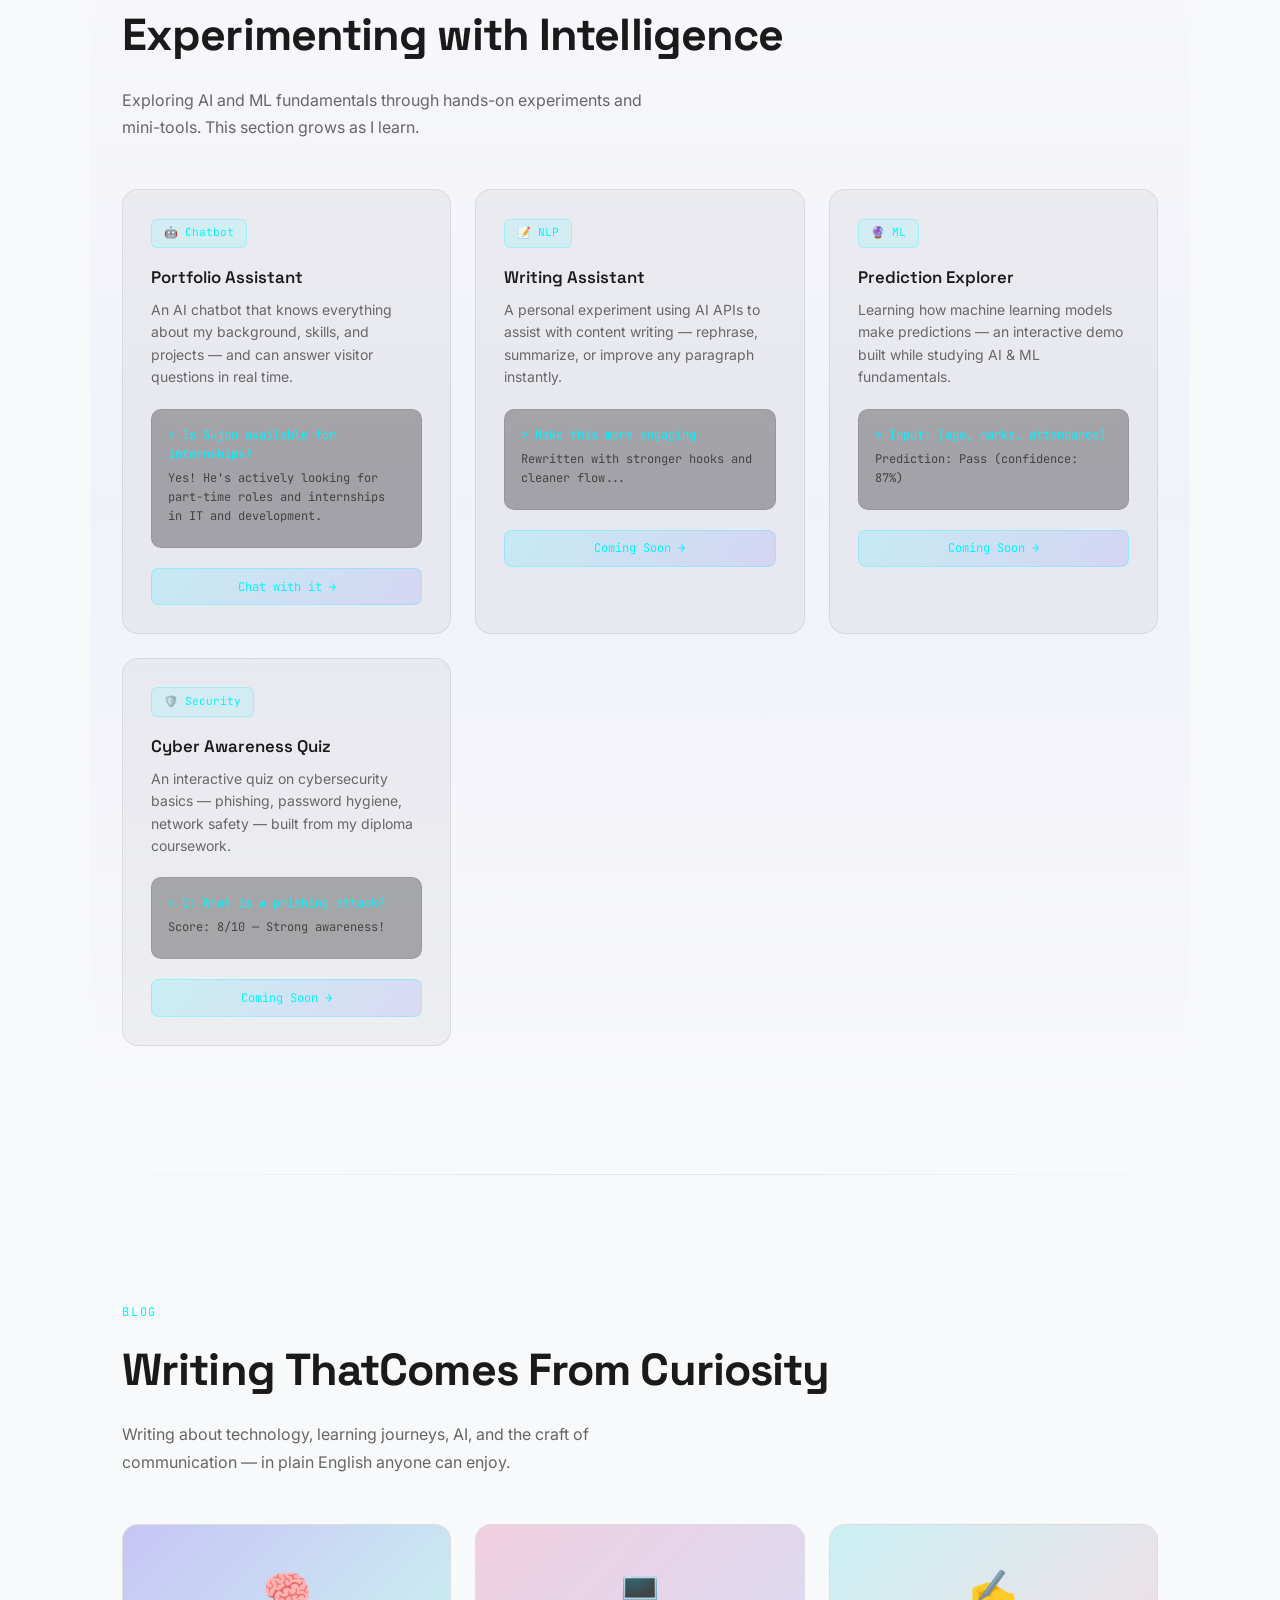
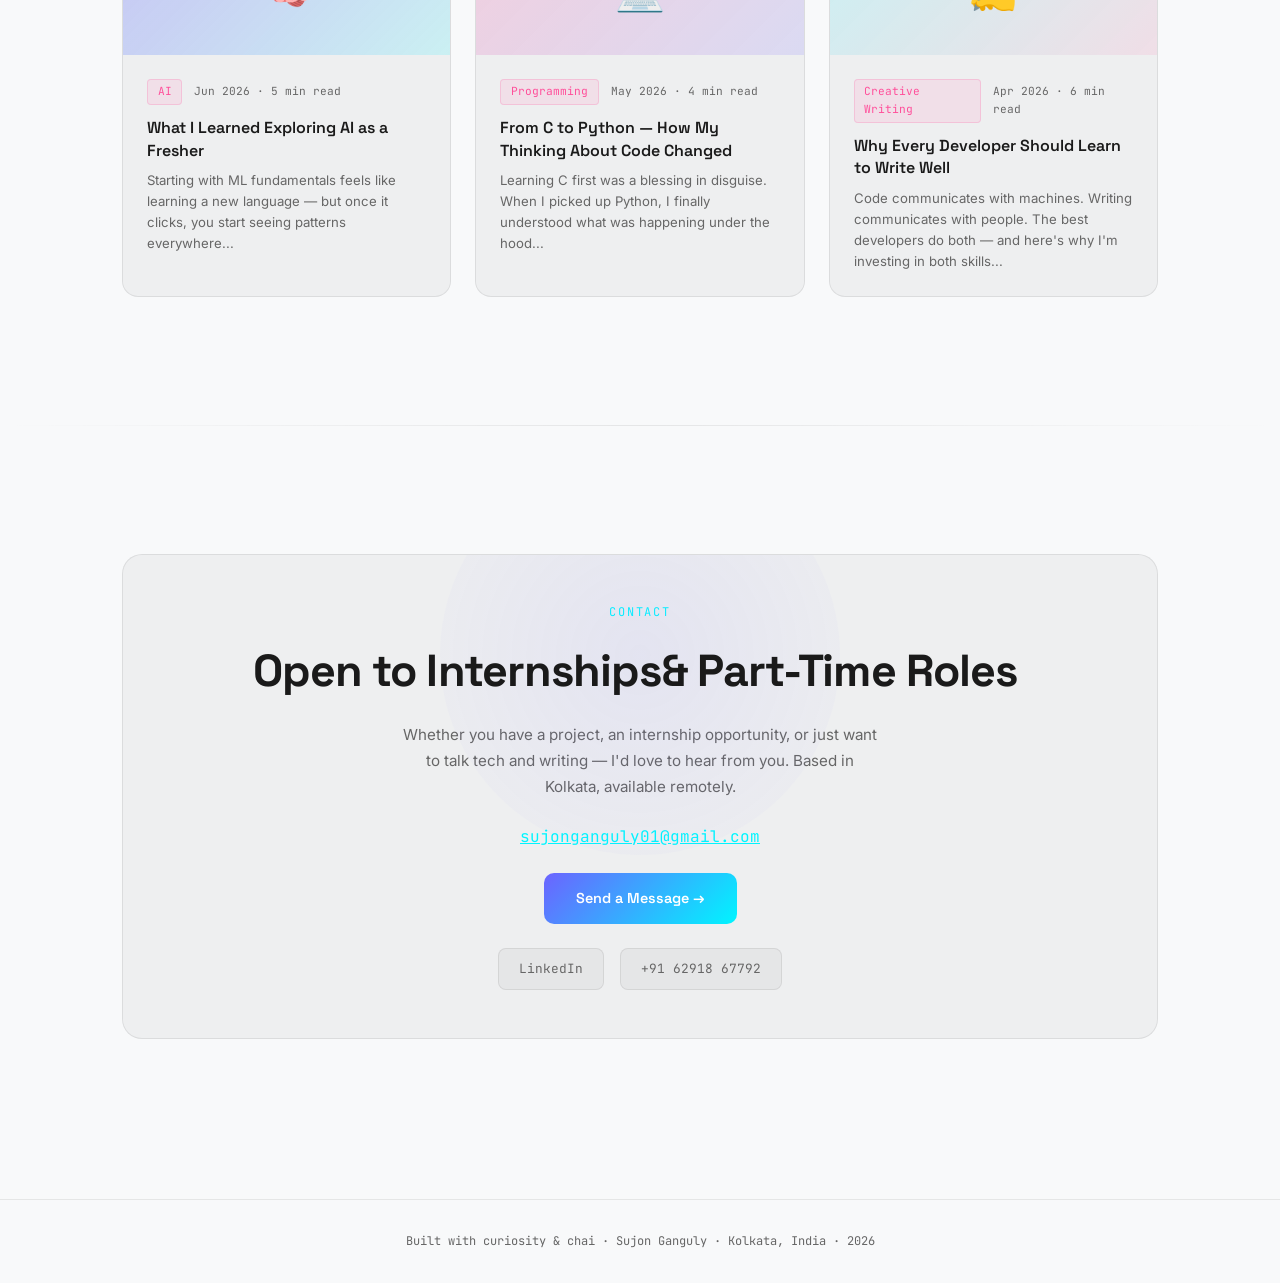
==== commit d76feb7b: "Update index.html" ====
--- a/index.html
+++ b/index.html
@@ -62,8 +62,8 @@
     <div class="stats-grid">
       <div class="stat-card"><div class="stat-num">86</div><div class="stat-label">CS Score (Class XII)</div></div>
       <div class="stat-card"><div class="stat-num">4</div><div class="stat-label">Certifications Earned</div></div>
-      <div class="stat-card"><div class="stat-num">A+ </div><div class="stat-label">English Course Grade</div></div>
-      <div class="stat-card"><div class="stat-num">3</div><div class="stat-label">Languages Spoken</div></div>
+      <div class="stat-card"><div class="stat-num">A+</div><div class="stat-label">English Course Grade</div></div>
+      <div class="stat-card"><div class="stat-num">A</div><div class="stat-label">Diploma in Computer</div></div>
     </div>
   </div>
 
--- a/css/animations.css
+++ b/css/animations.css
@@ -279,6 +279,7 @@
 /* ==================== STAGGER ANIMATIONS ==================== */
 
 .stagger-children > * {
+  opacity:0;
   animation: slideInUp 0.6s ease-out forwards;
 }
 
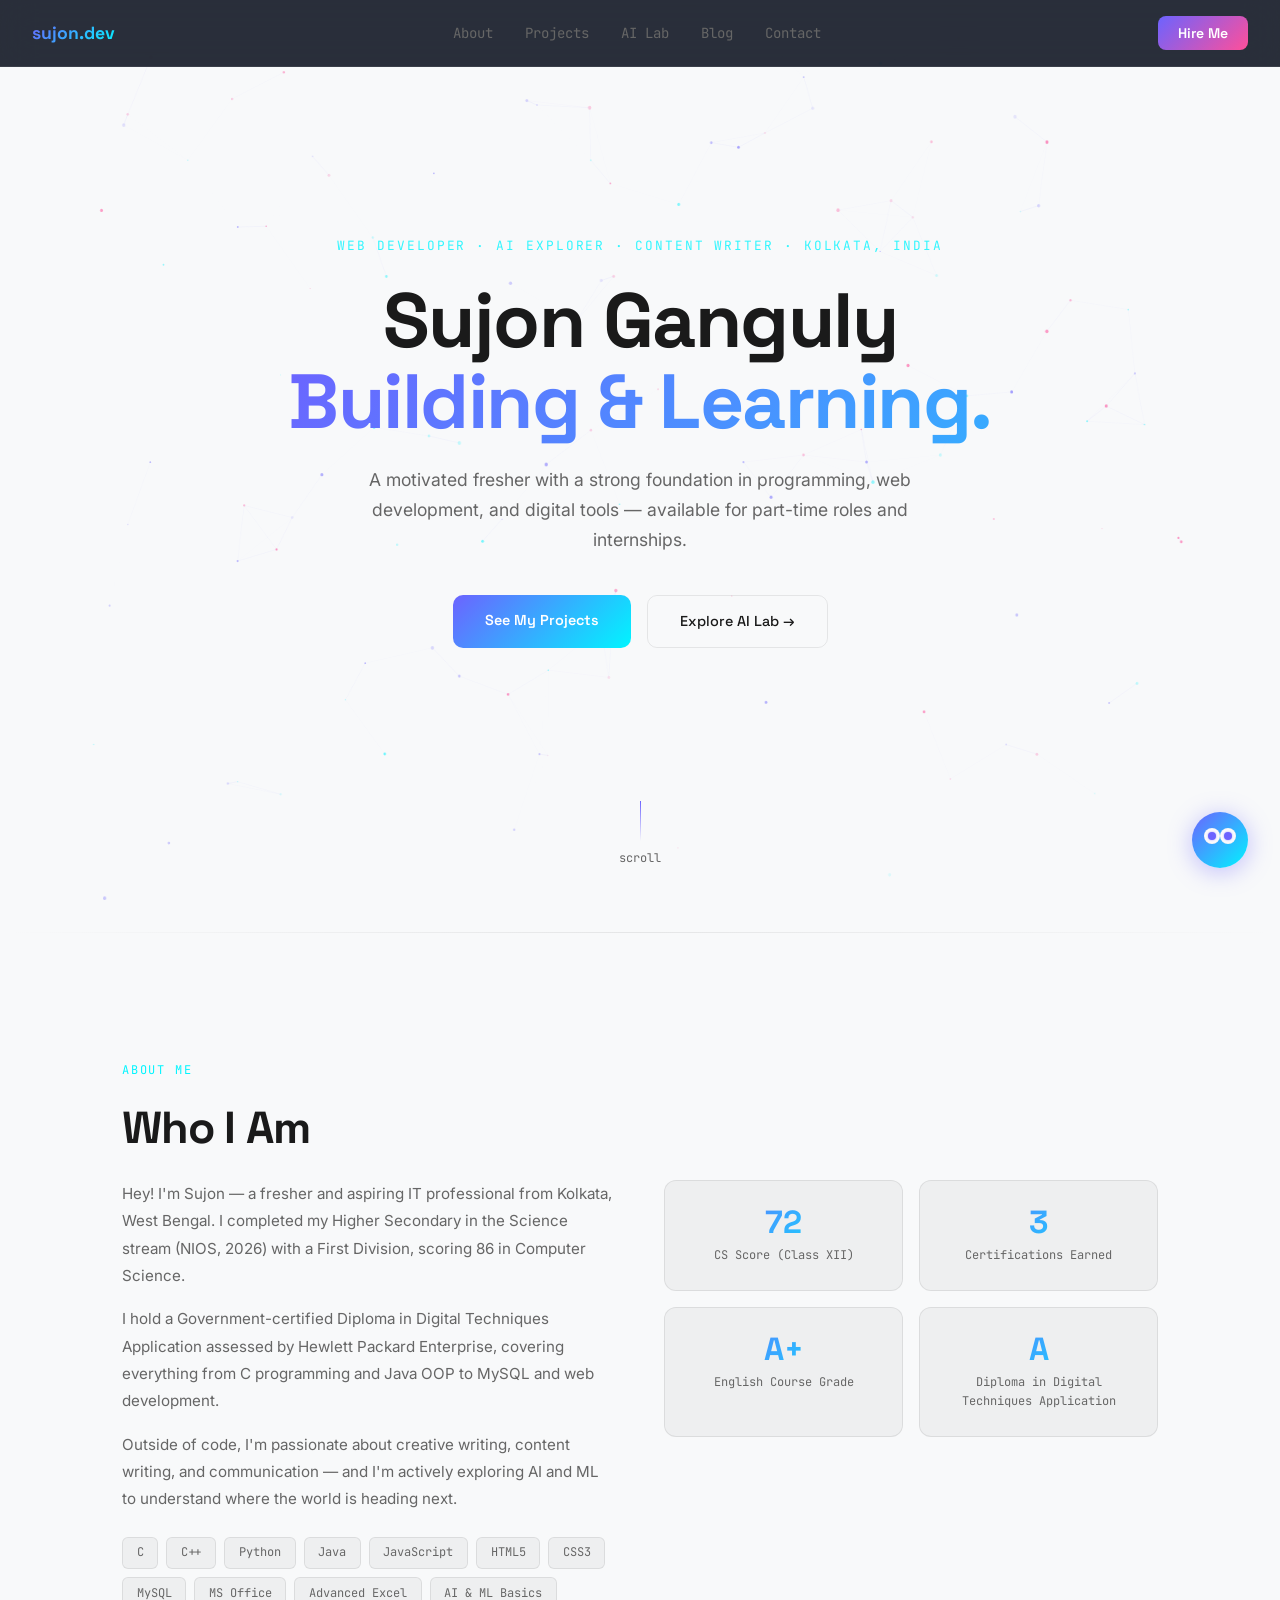
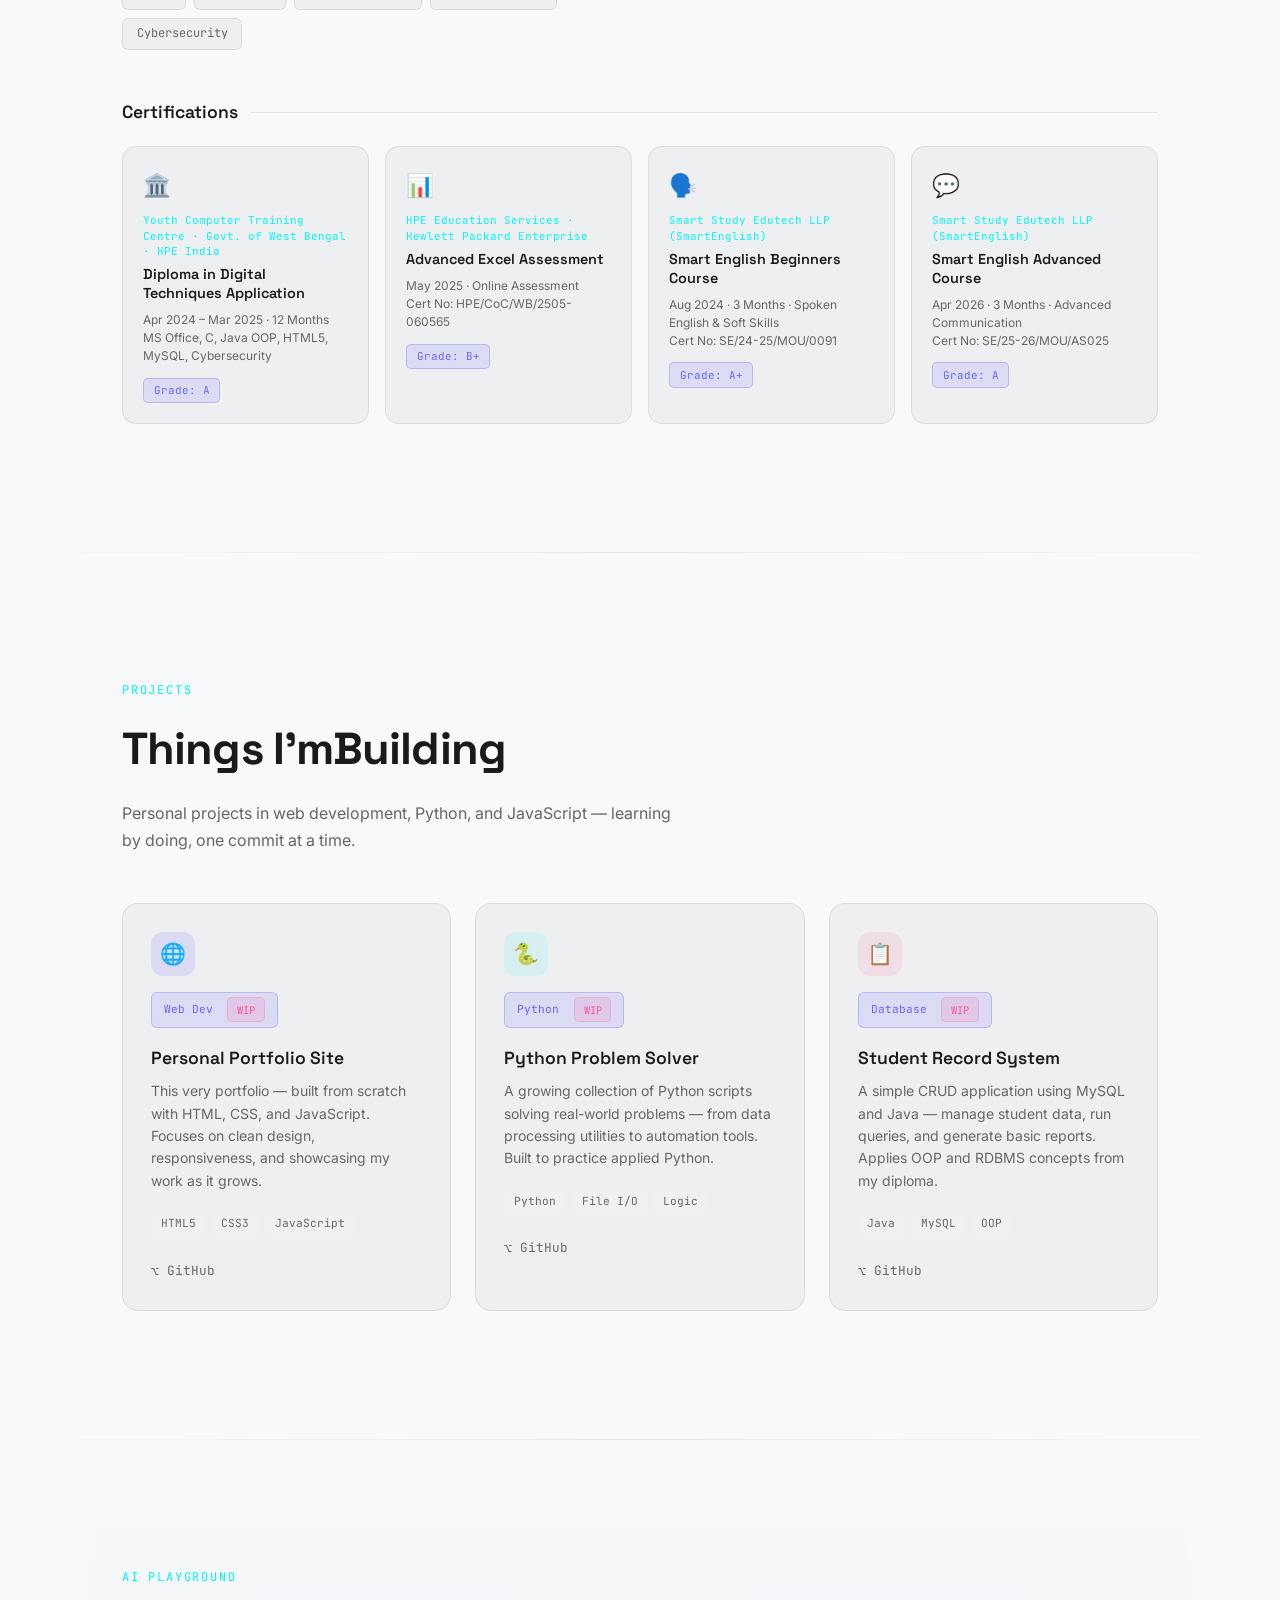
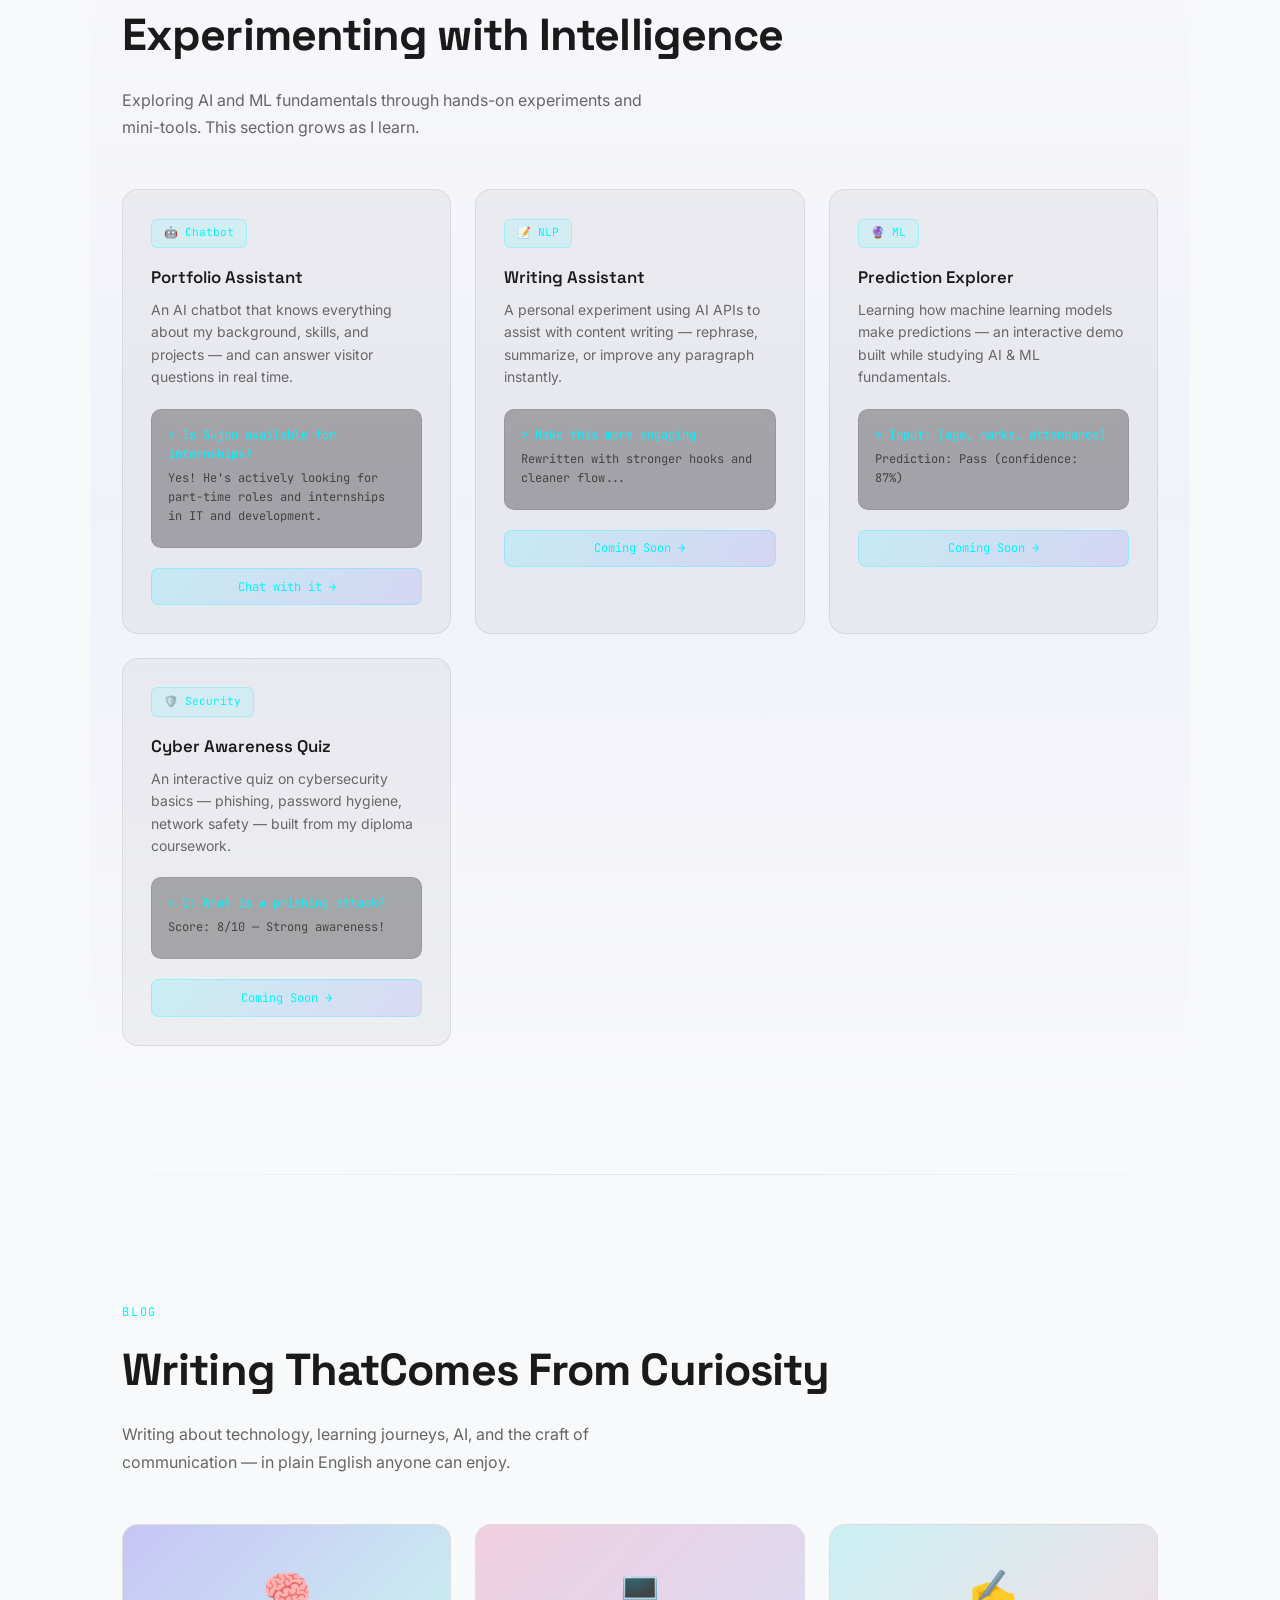
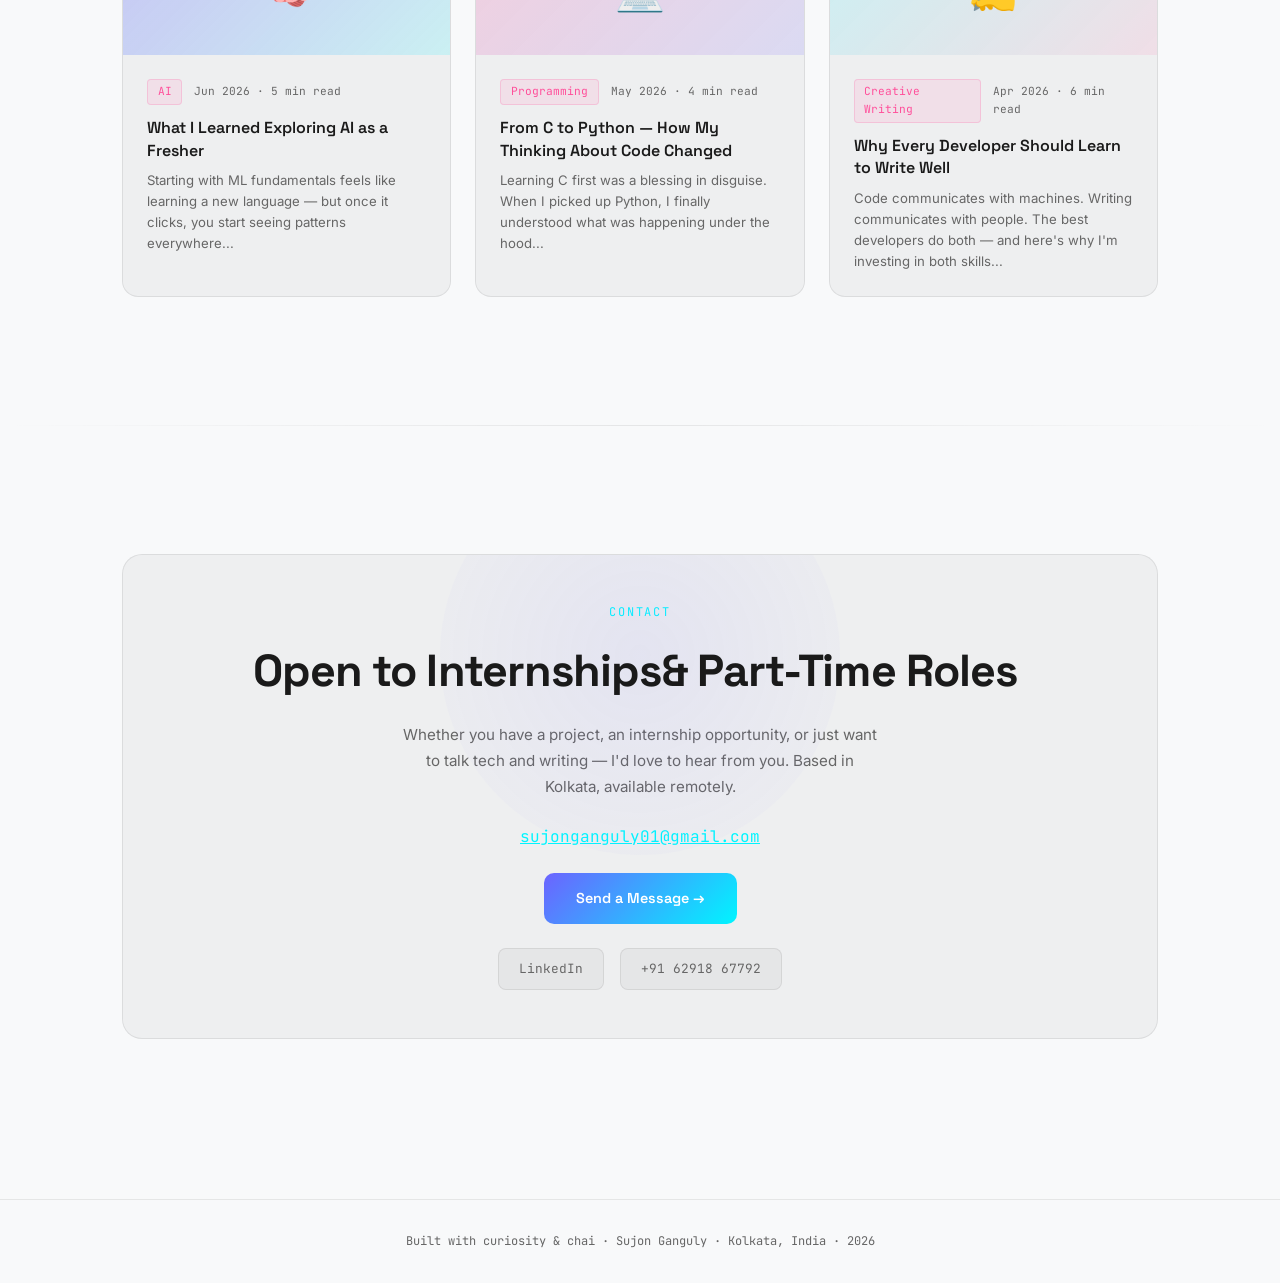
==== commit 17f4393f: "Update print statement from 'Hello' to 'Goodbye'" ====
--- a/index.html
+++ b/index.html
@@ -63,7 +63,7 @@
       <div class="stat-card"><div class="stat-num">86</div><div class="stat-label">CS Score (Class XII)</div></div>
       <div class="stat-card"><div class="stat-num">4</div><div class="stat-label">Certifications Earned</div></div>
       <div class="stat-card"><div class="stat-num">A+</div><div class="stat-label">English Course Grade</div></div>
-      <div class="stat-card"><div class="stat-num">A</div><div class="stat-label">Diploma in Computer</div></div>
+      <div class="stat-card"><div class="stat-num">A</div><div class="stat-label">Diploma in Digital Techniques Application</div></div>
     </div>
   </div>
 
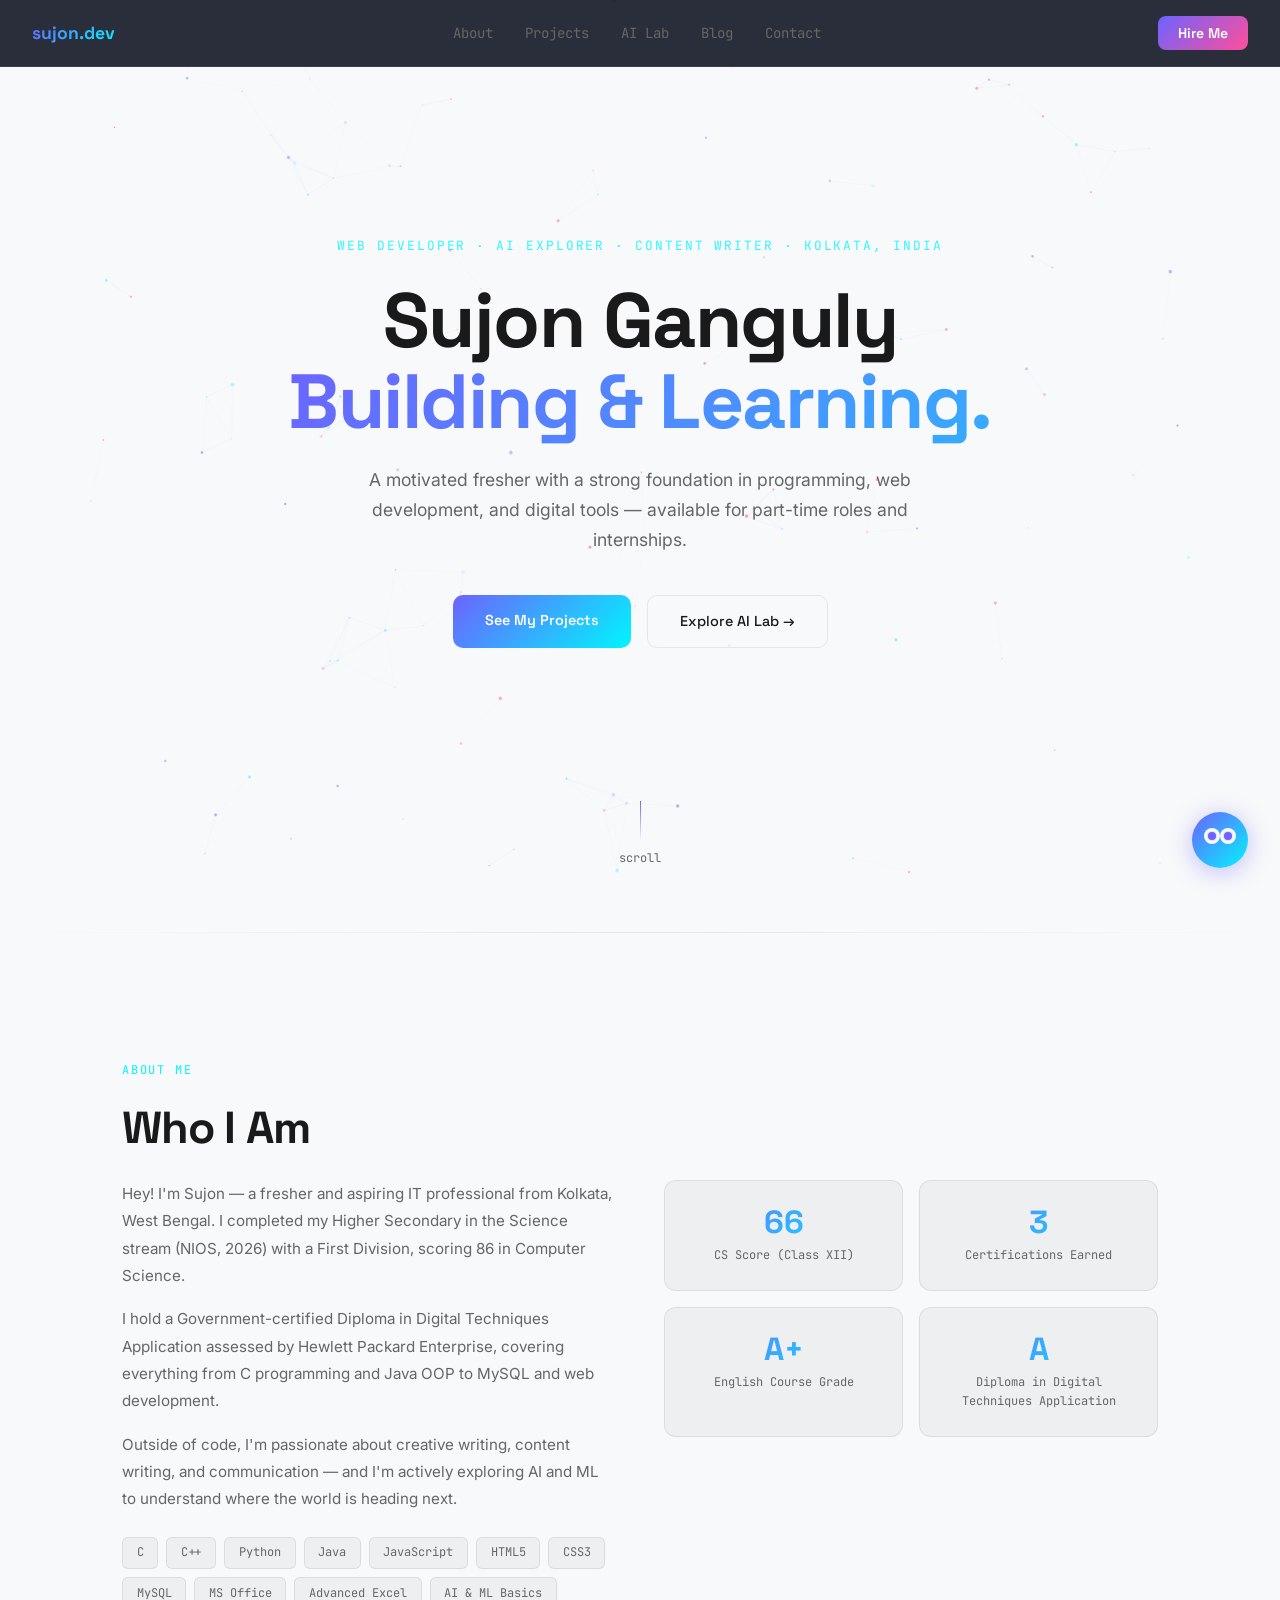
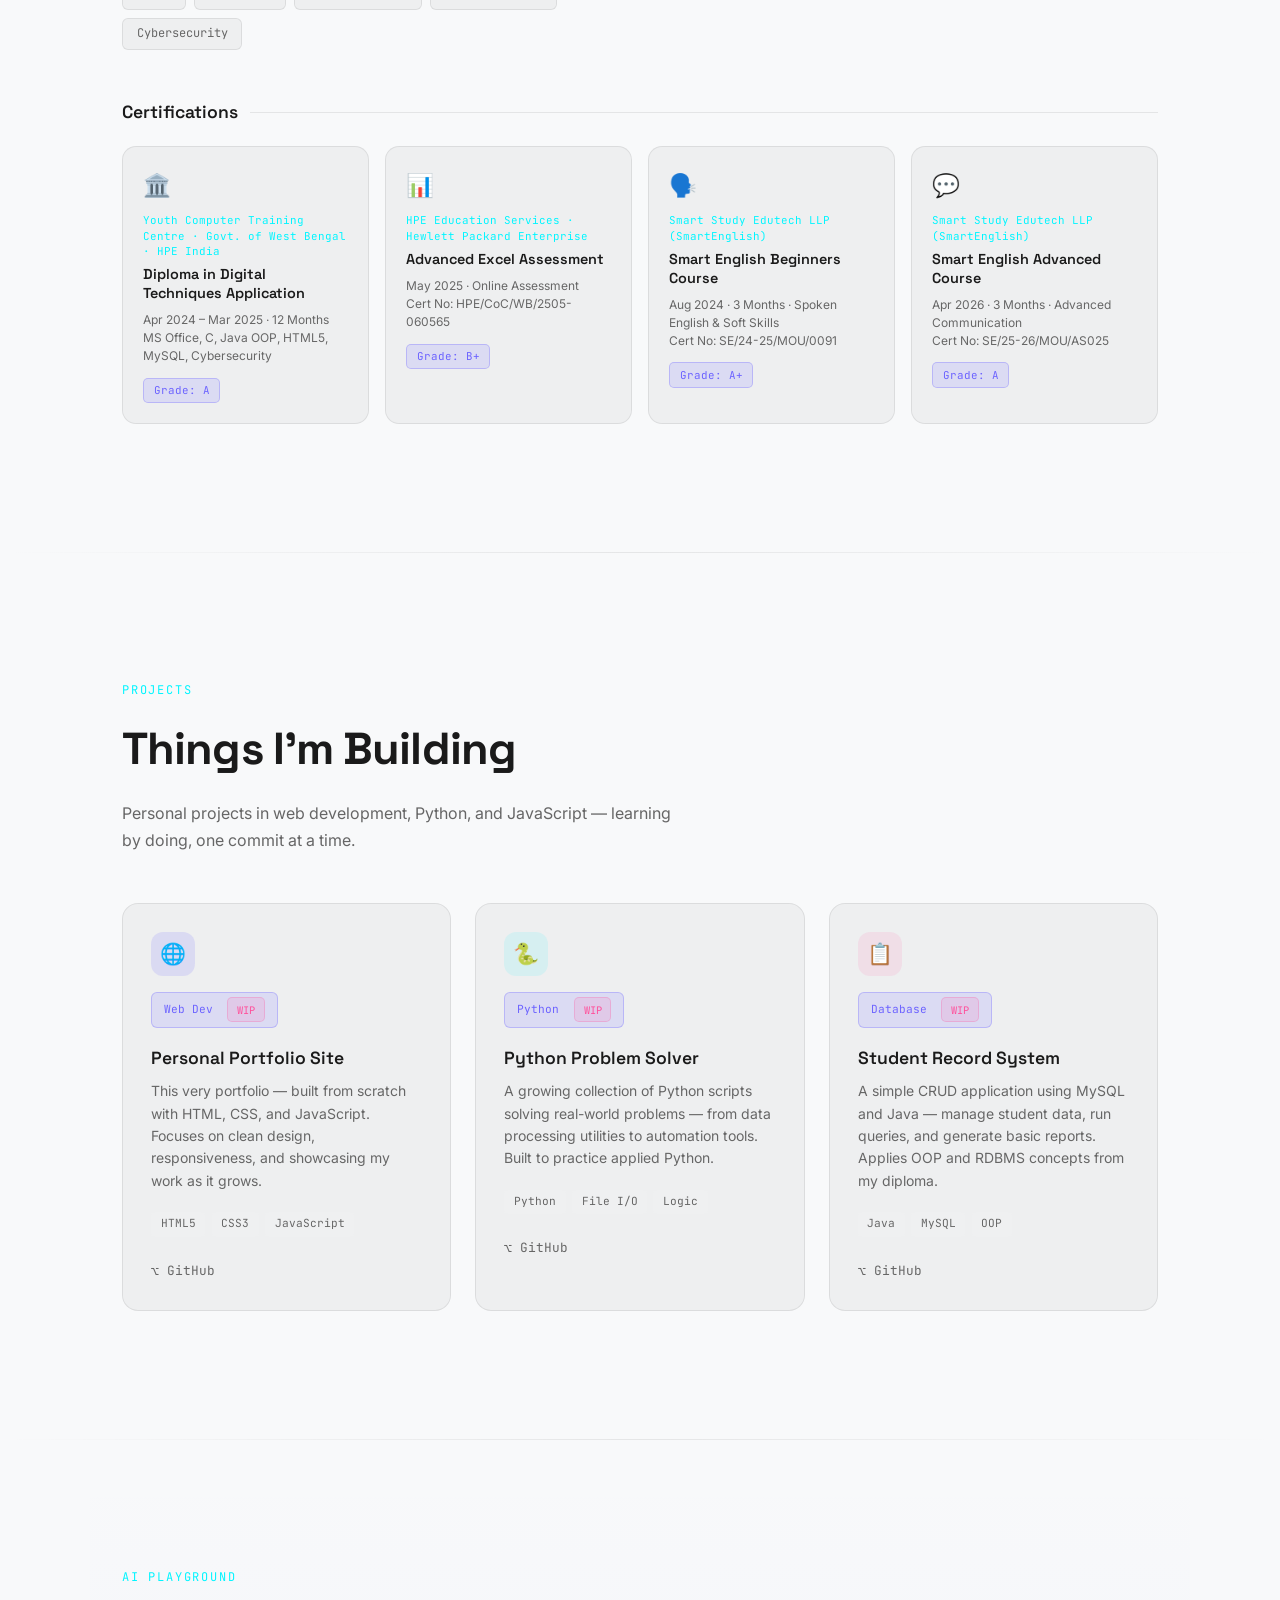
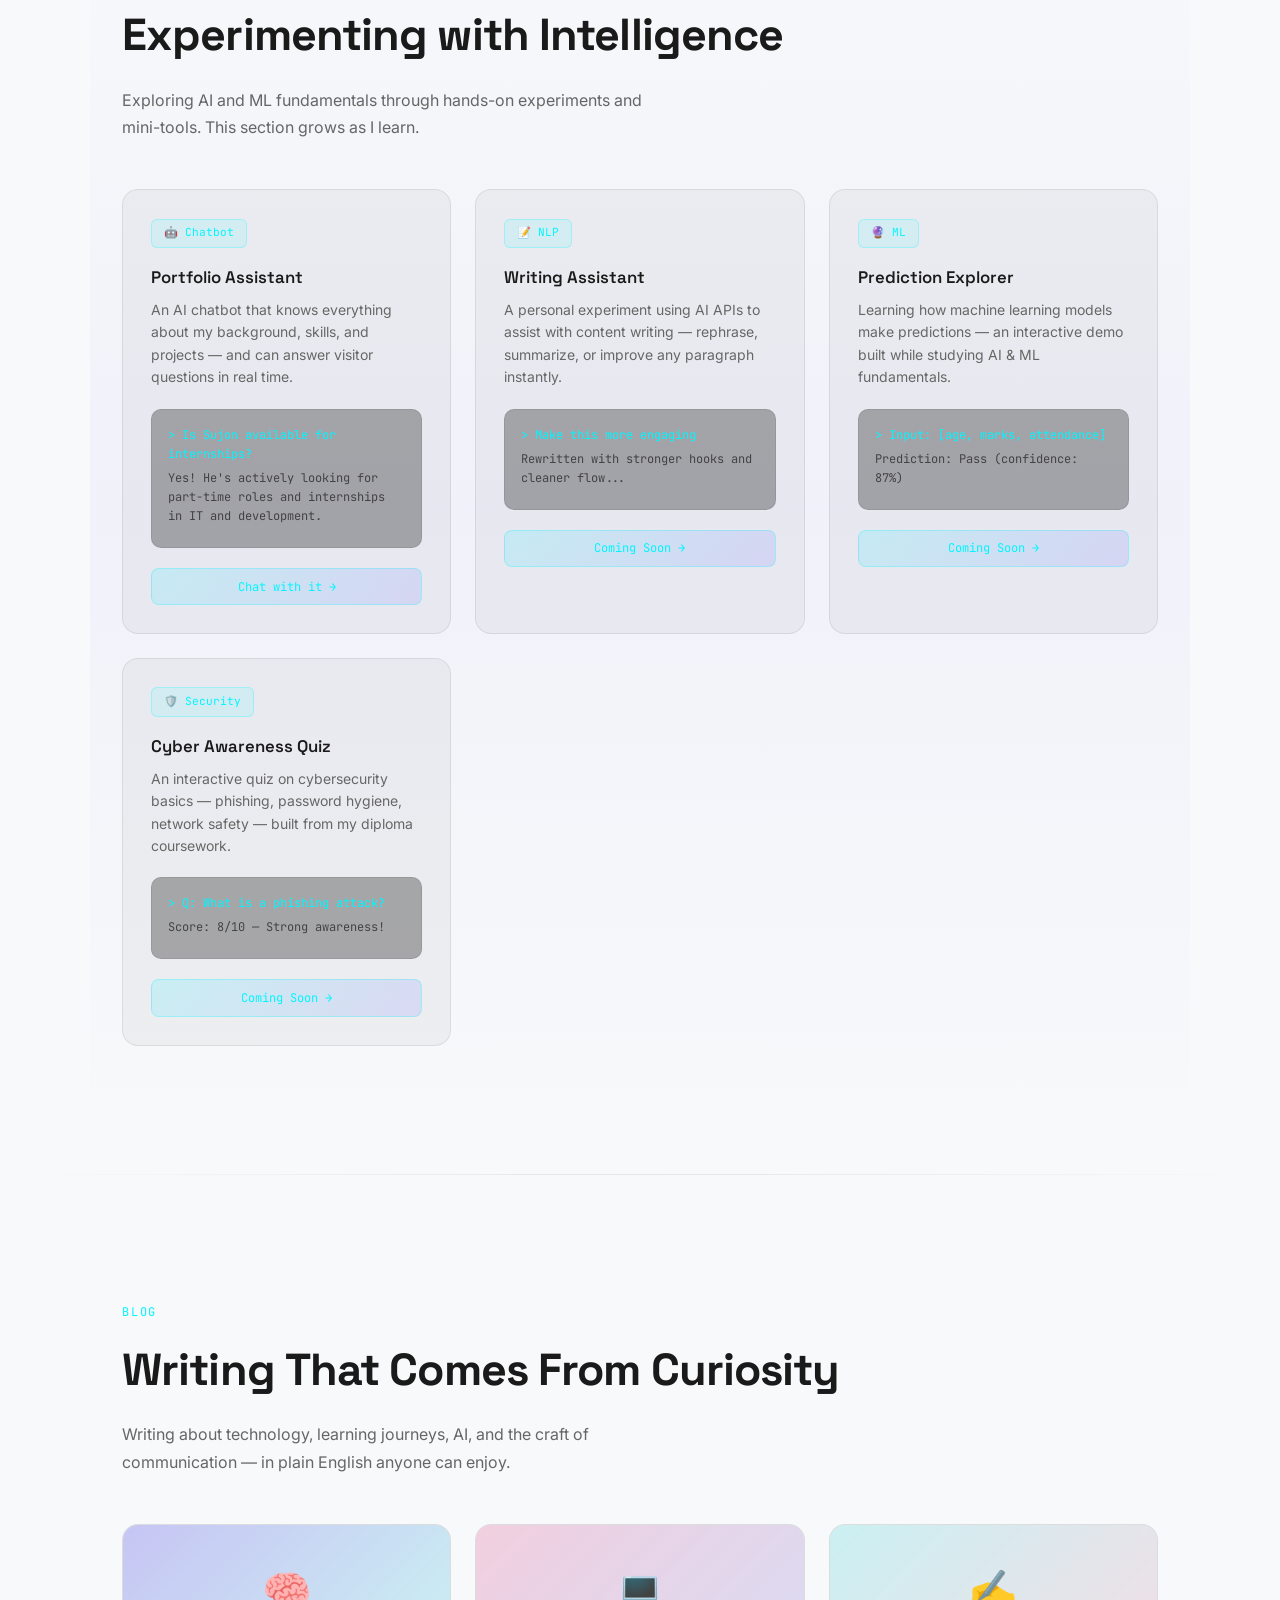
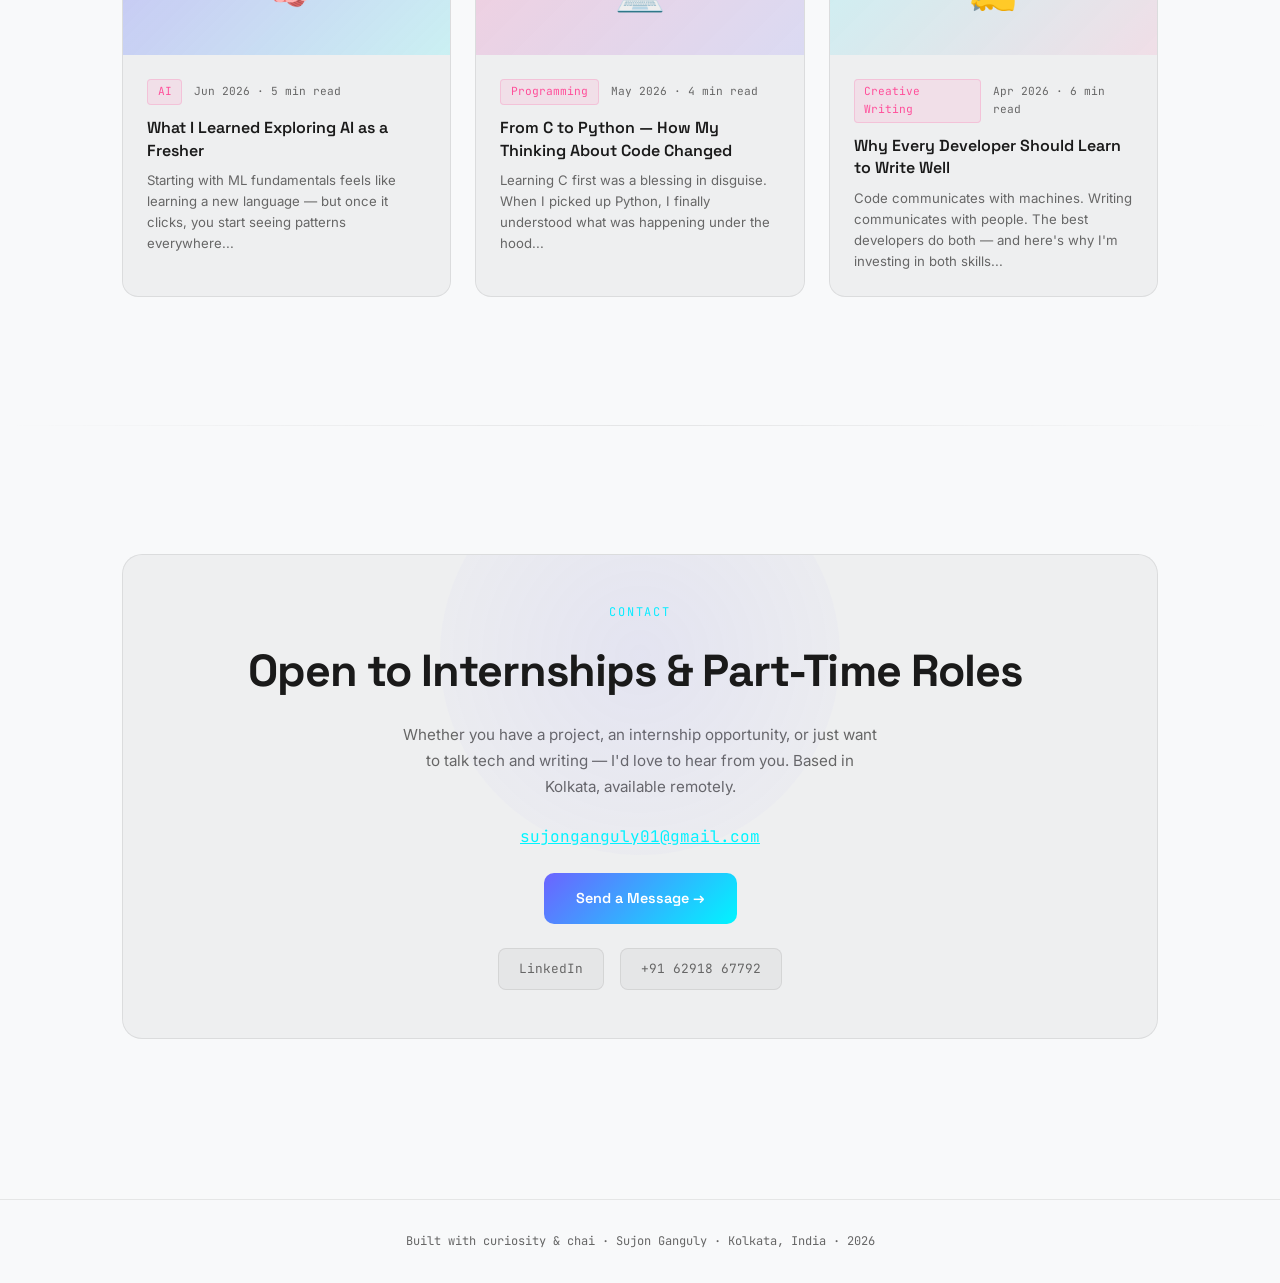
==== commit b74a1781: "Update print statement from 'Hello' to 'Goodbye'" ====
--- a/index.html
+++ b/index.html
@@ -108,7 +108,7 @@
 <section id="projects">
   <div class="reveal">
     <div class="section-label">Projects</div>
-    <h2 class="section-title">Things I'm<br>Building</h2>
+    <h2 class="section-title">Things I'm Building</h2>
     <p class="section-sub">Personal projects in web development, Python, and JavaScript — learning by doing, one commit at a time.</p>
   </div>
   <div class="projects-grid reveal">
@@ -144,7 +144,7 @@
 <section id="ai-playground">
   <div class="reveal">
     <div class="section-label">AI Playground</div>
-    <h2 class="section-title">Experimenting <br>with Intelligence</h2>
+    <h2 class="section-title">Experimenting with Intelligence</h2>
     <p class="section-sub">Exploring AI and ML fundamentals through hands-on experiments and mini-tools. This section grows as I learn.</p>
   </div>
   <div class="ai-grid reveal">
@@ -196,7 +196,7 @@
 <section id="blog">
   <div class="reveal">
     <div class="section-label">Blog</div>
-    <h2 class="section-title">Writing That<br>Comes From Curiosity</h2>
+    <h2 class="section-title">Writing That Comes From Curiosity</h2>
     <p class="section-sub">Writing about technology, learning journeys, AI, and the craft of communication — in plain English anyone can enjoy.</p>
   </div>
   <div class="blog-grid reveal">
@@ -232,7 +232,7 @@
 <section id="contact">
   <div class="contact-inner reveal">
     <div class="section-label" style="text-align:center">Contact</div>
-    <h2 class="section-title" style="text-align:center">Open to Internships<br>& Part-Time Roles</h2>
+    <h2 class="section-title" style="text-align:center">Open to Internships & Part-Time Roles</h2>
     <p style="color:var(--muted);max-width:480px;margin:0 auto;line-height:1.7;font-size:.95rem;text-align:center">Whether you have a project, an internship opportunity, or just want to talk tech and writing — I'd love to hear from you. Based in Kolkata, available remotely.</p>
     <a href="mailto:sujonganguly01@gmail.com" class="contact-email">sujonganguly01@gmail.com</a>
     <div style="text-align:center"><a href="mailto:sujonganguly01@gmail.com" class="btn-primary">Send a Message →</a></div>
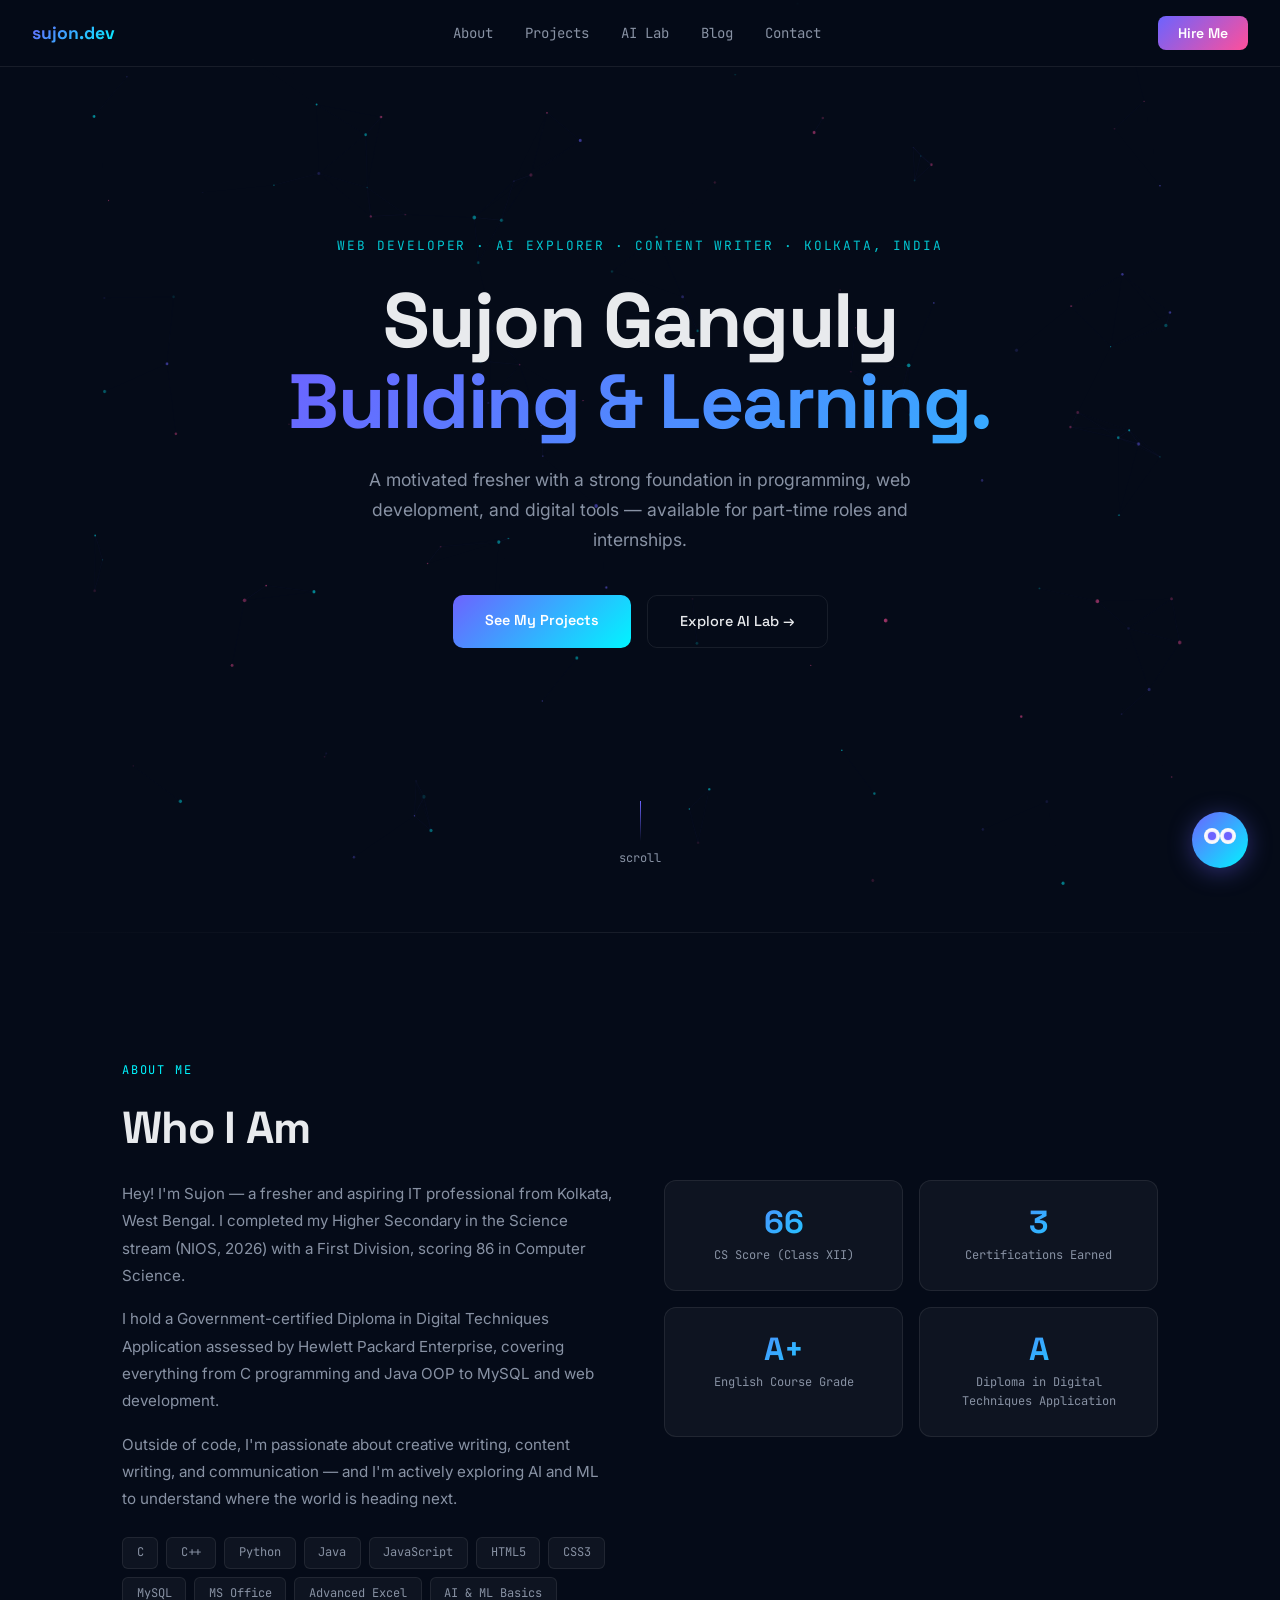
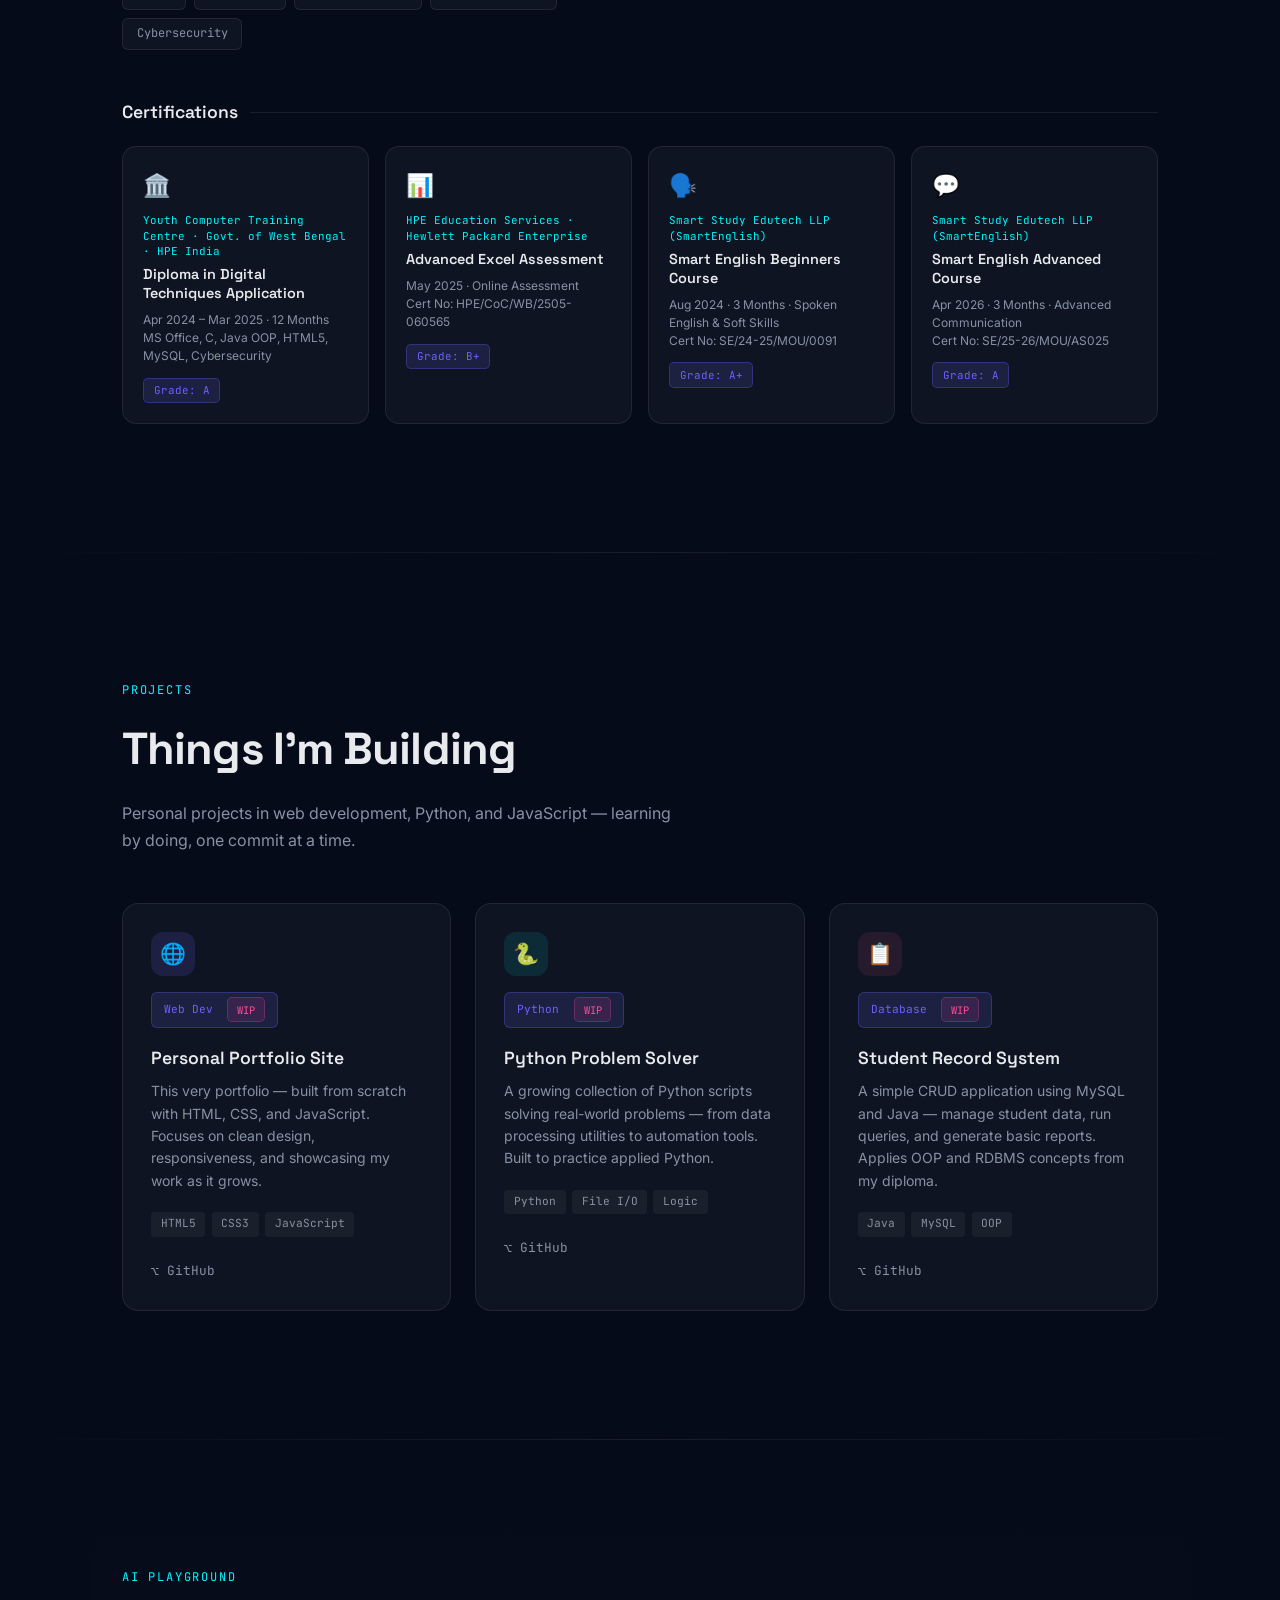
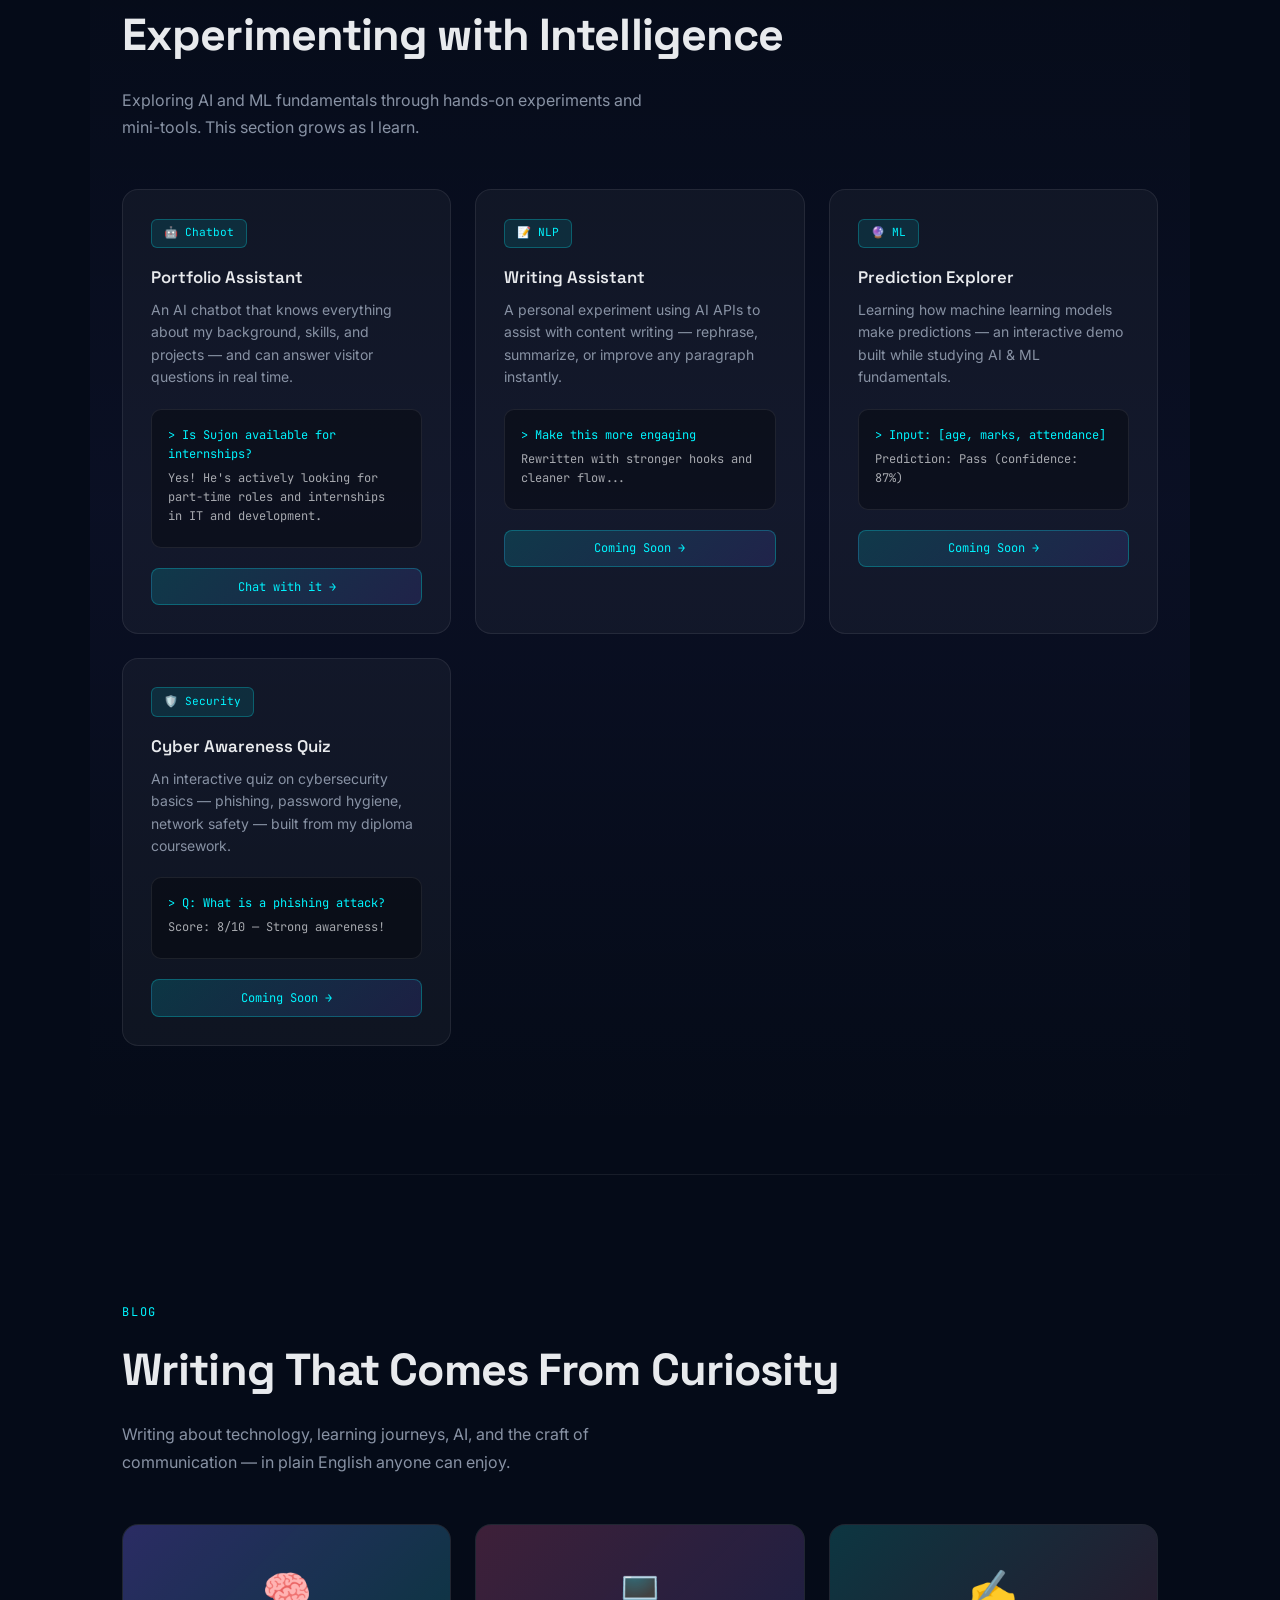
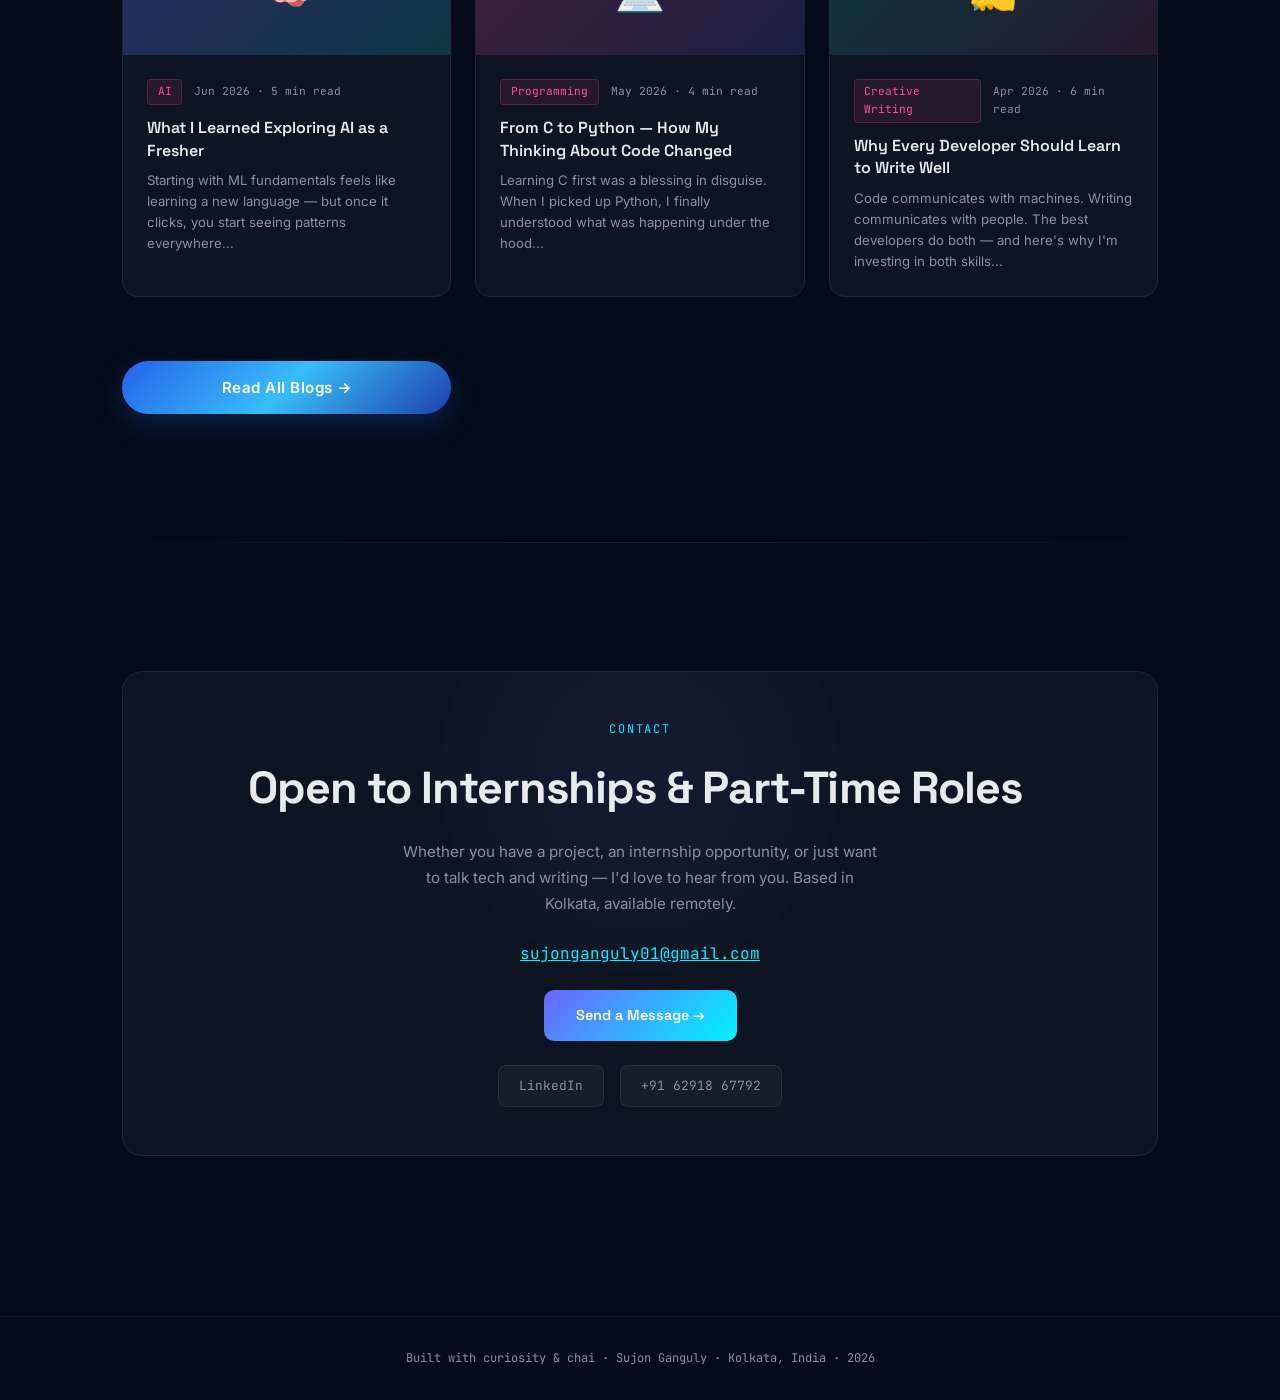
==== commit 693f05e8: "Update index.html" ====
--- a/index.html
+++ b/index.html
@@ -224,6 +224,28 @@
         <div class="blog-excerpt">Code communicates with machines. Writing communicates with people. The best developers do both — and here's why I'm investing in both skills...</div>
       </div>
     </div>
+    <a href="https://sujong1.github.io/Blogs/"
+    style="
+    display:inline-flex;
+    justify-content:center;
+    align-items:center;
+    margin-top:2.5rem;
+    padding:0.9rem 2.2rem;
+    border-radius:50px;
+    background:linear-gradient(135deg,#2563eb,#38bdf8,#1e40af);
+    color:white;
+    text-decoration:none;
+    font-weight:600;
+    font-size:0.95rem;
+    letter-spacing:0.5px;
+    transition:0.35s ease;
+    box-shadow:0 10px 30px rgba(37,99,235,0.25);
+    "
+    onmouseover="this.style.transform='translateY(-5px) scale(1.03)';this.style.boxShadow='0 15px 40px rgba(37,99,235,0.45)'"
+    onmouseout="this.style.transform='translateY(0) scale(1)';this.style.boxShadow='0 10px 30px rgba(37,99,235,0.25)'"
+  >
+    Read All Blogs →
+  </a>
   </div>
 </section>
 
--- a/css/responsive.css
+++ b/css/responsive.css
@@ -172,17 +172,6 @@
 
 /* ==================== ACCESSIBILITY ==================== */
 
-@media (prefers-color-scheme: light) {
-  :root {
-    --bg: #f8f9fa;
-    --bg2: #ffffff;
-    --text: #1a1a1a;
-    --muted: #666666;
-    --card: rgba(0, 0, 0, 0.04);
-    --border: rgba(0, 0, 0, 0.08);
-  }
-}
-
 @media (prefers-reduced-motion: reduce) {
   *,
   *::before,
@@ -261,17 +250,6 @@
   }
 }
 
-/* ==================== DARK MODE FORCED ==================== */
-
-@media (prefers-color-scheme: dark) {
-  :root {
-    --bg: #050B18;
-    --bg2: #0A1128;
-    --text: #E8EAED;
-    --muted: #8892A4;
-  }
-}
-
 /* ==================== HOVER DEVICE OPTIMIZATION ==================== */
 
 @media (hover: none) and (pointer: coarse) {
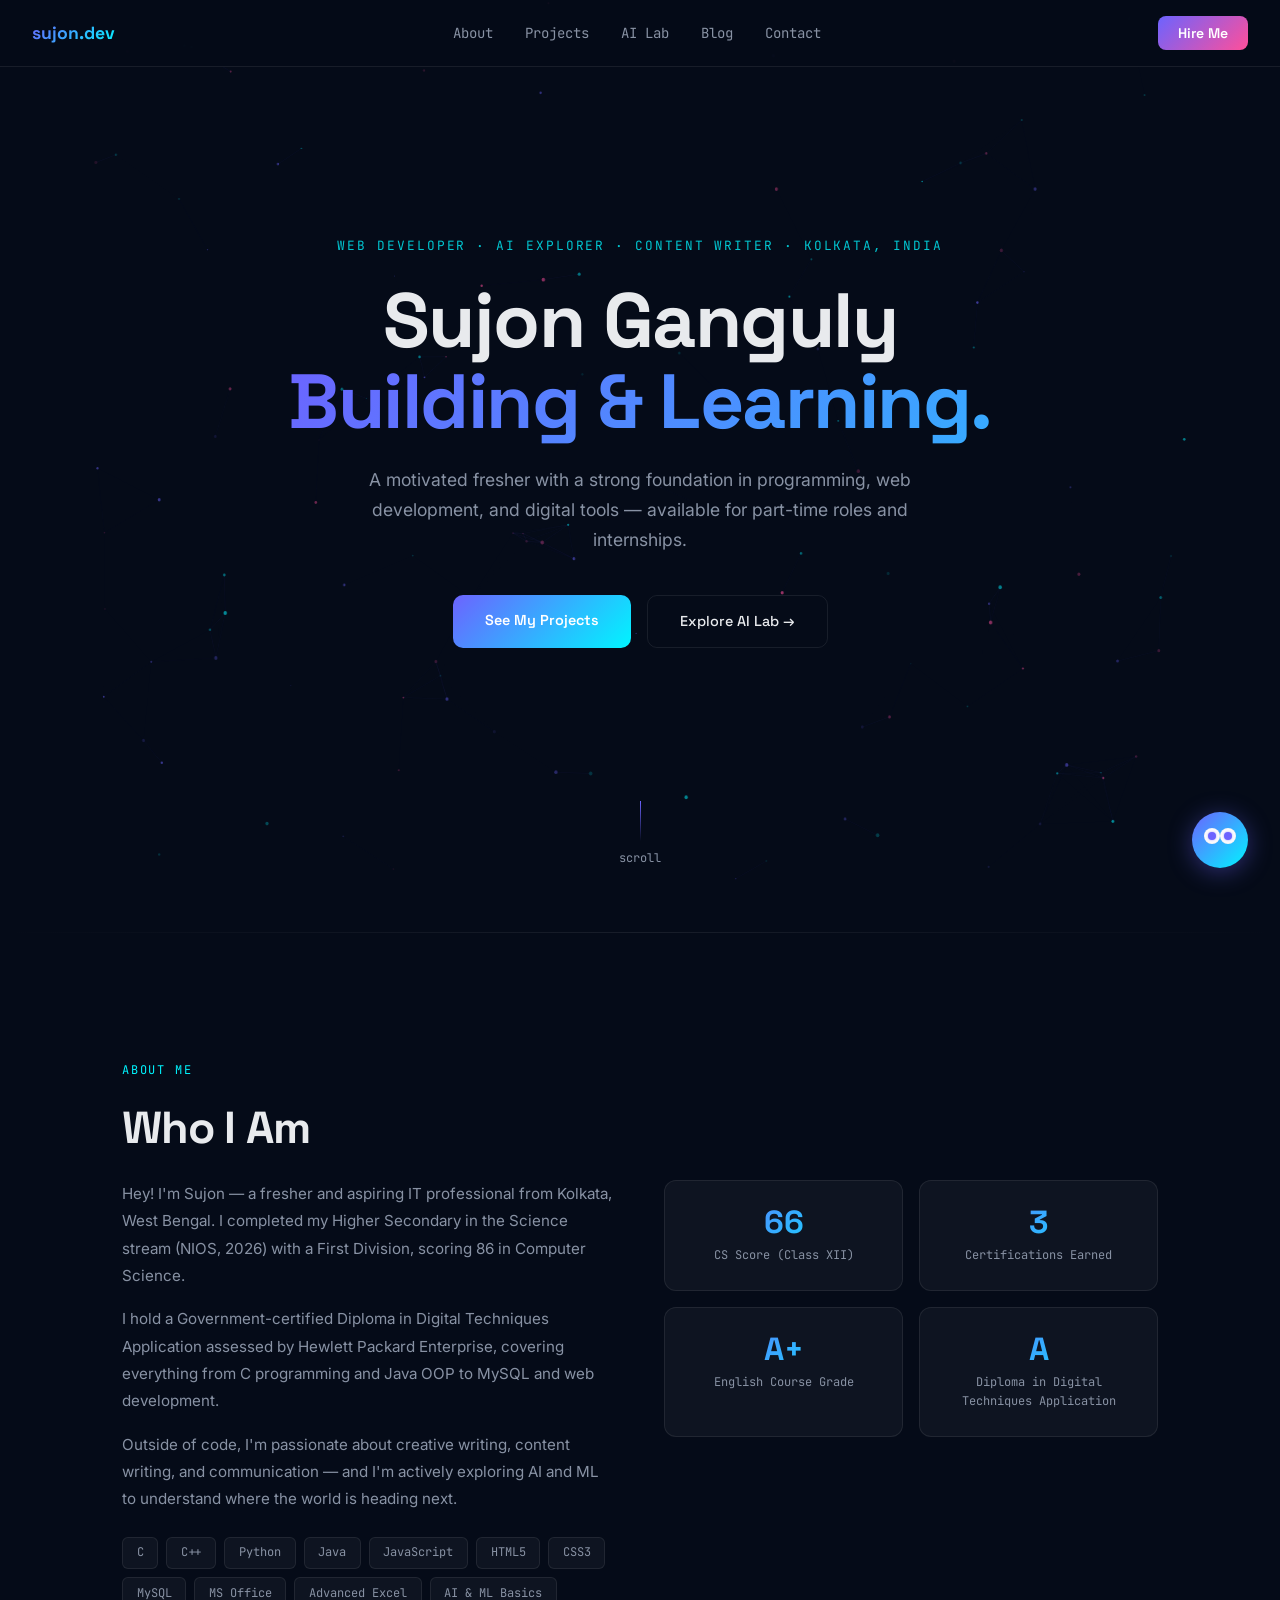
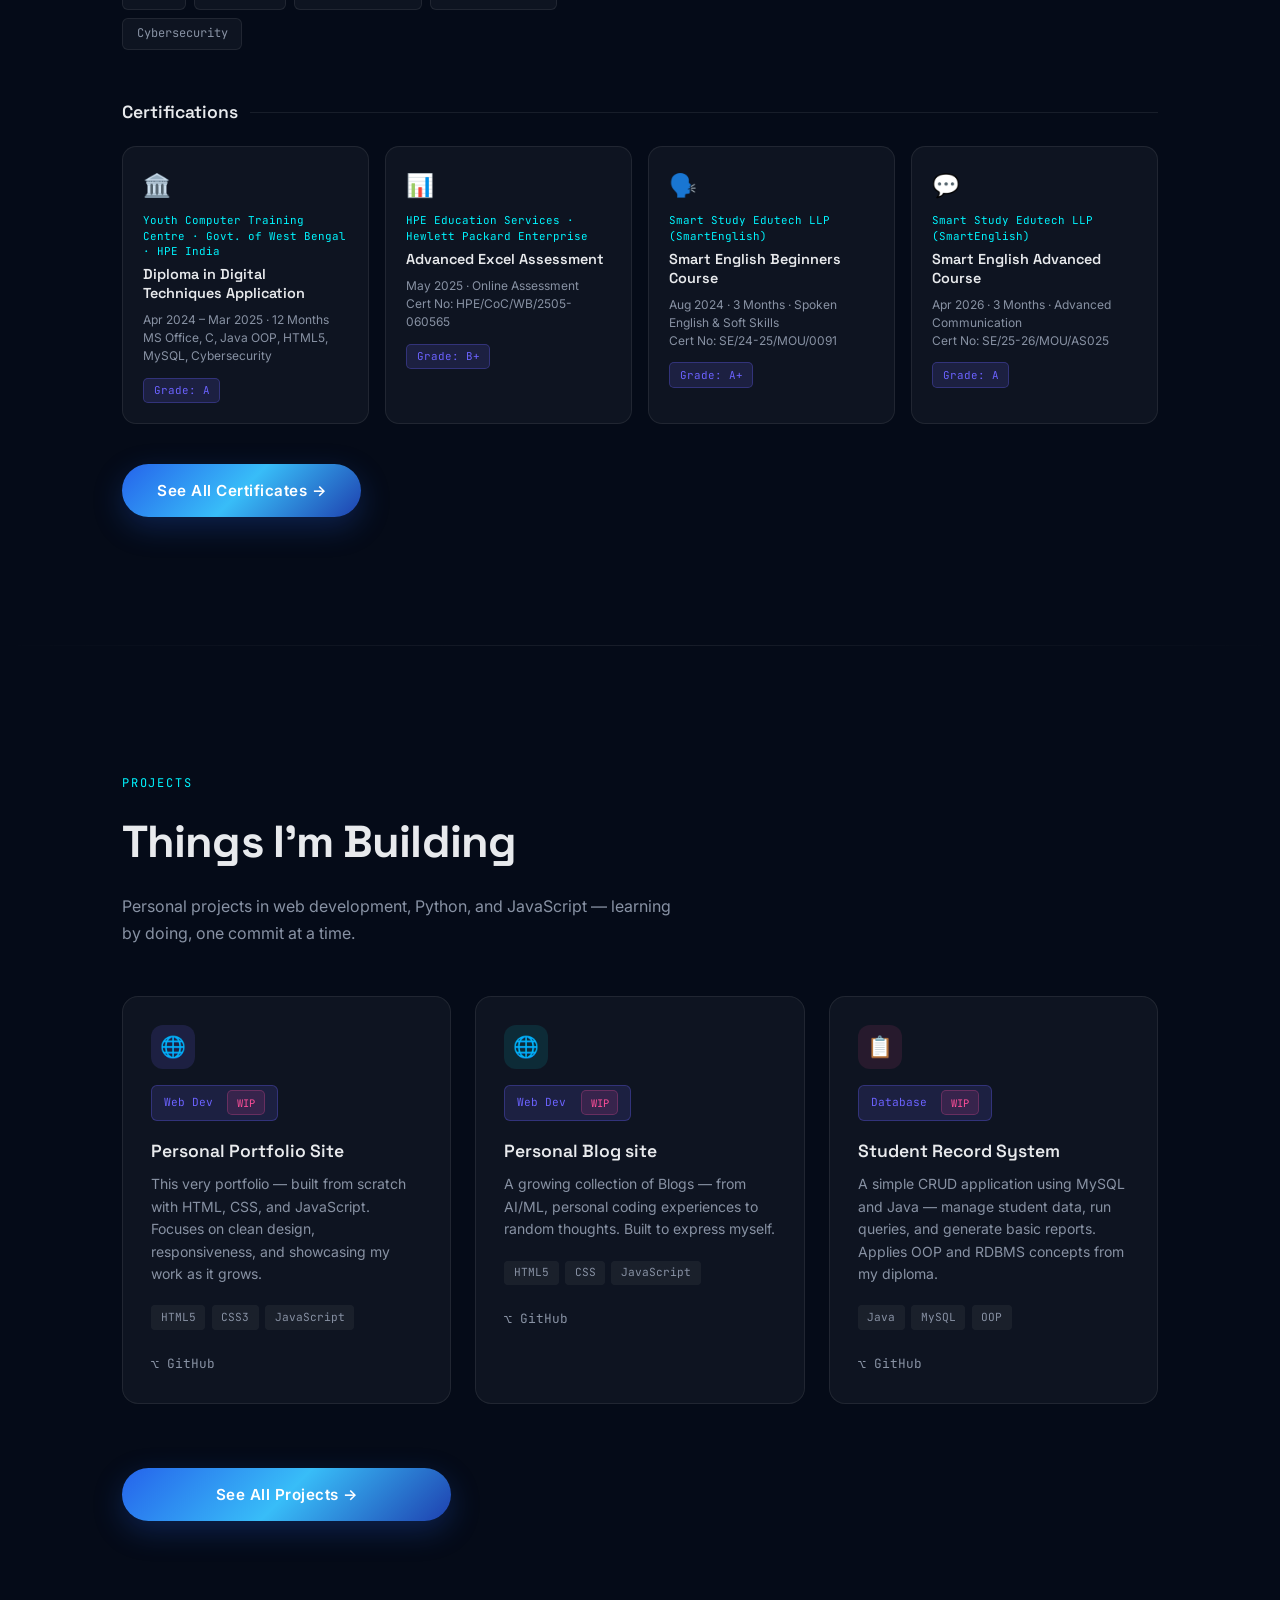
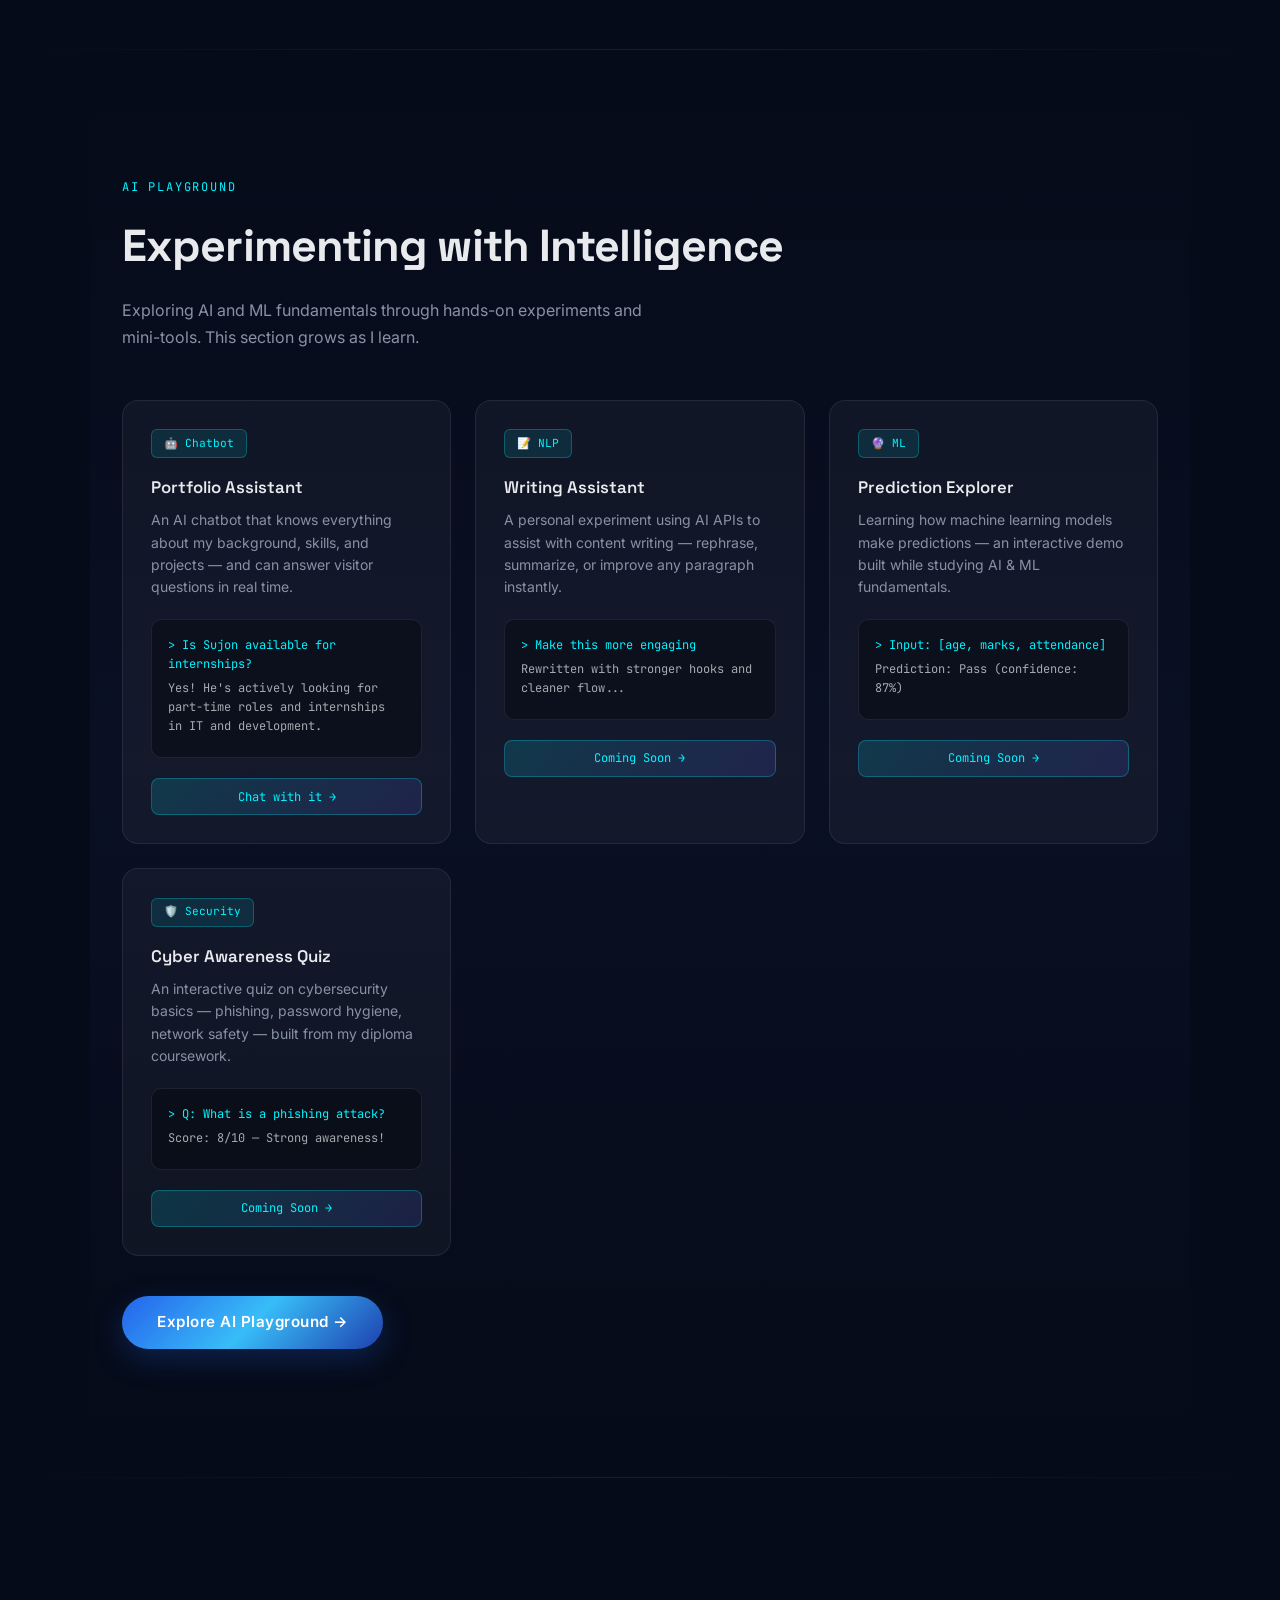
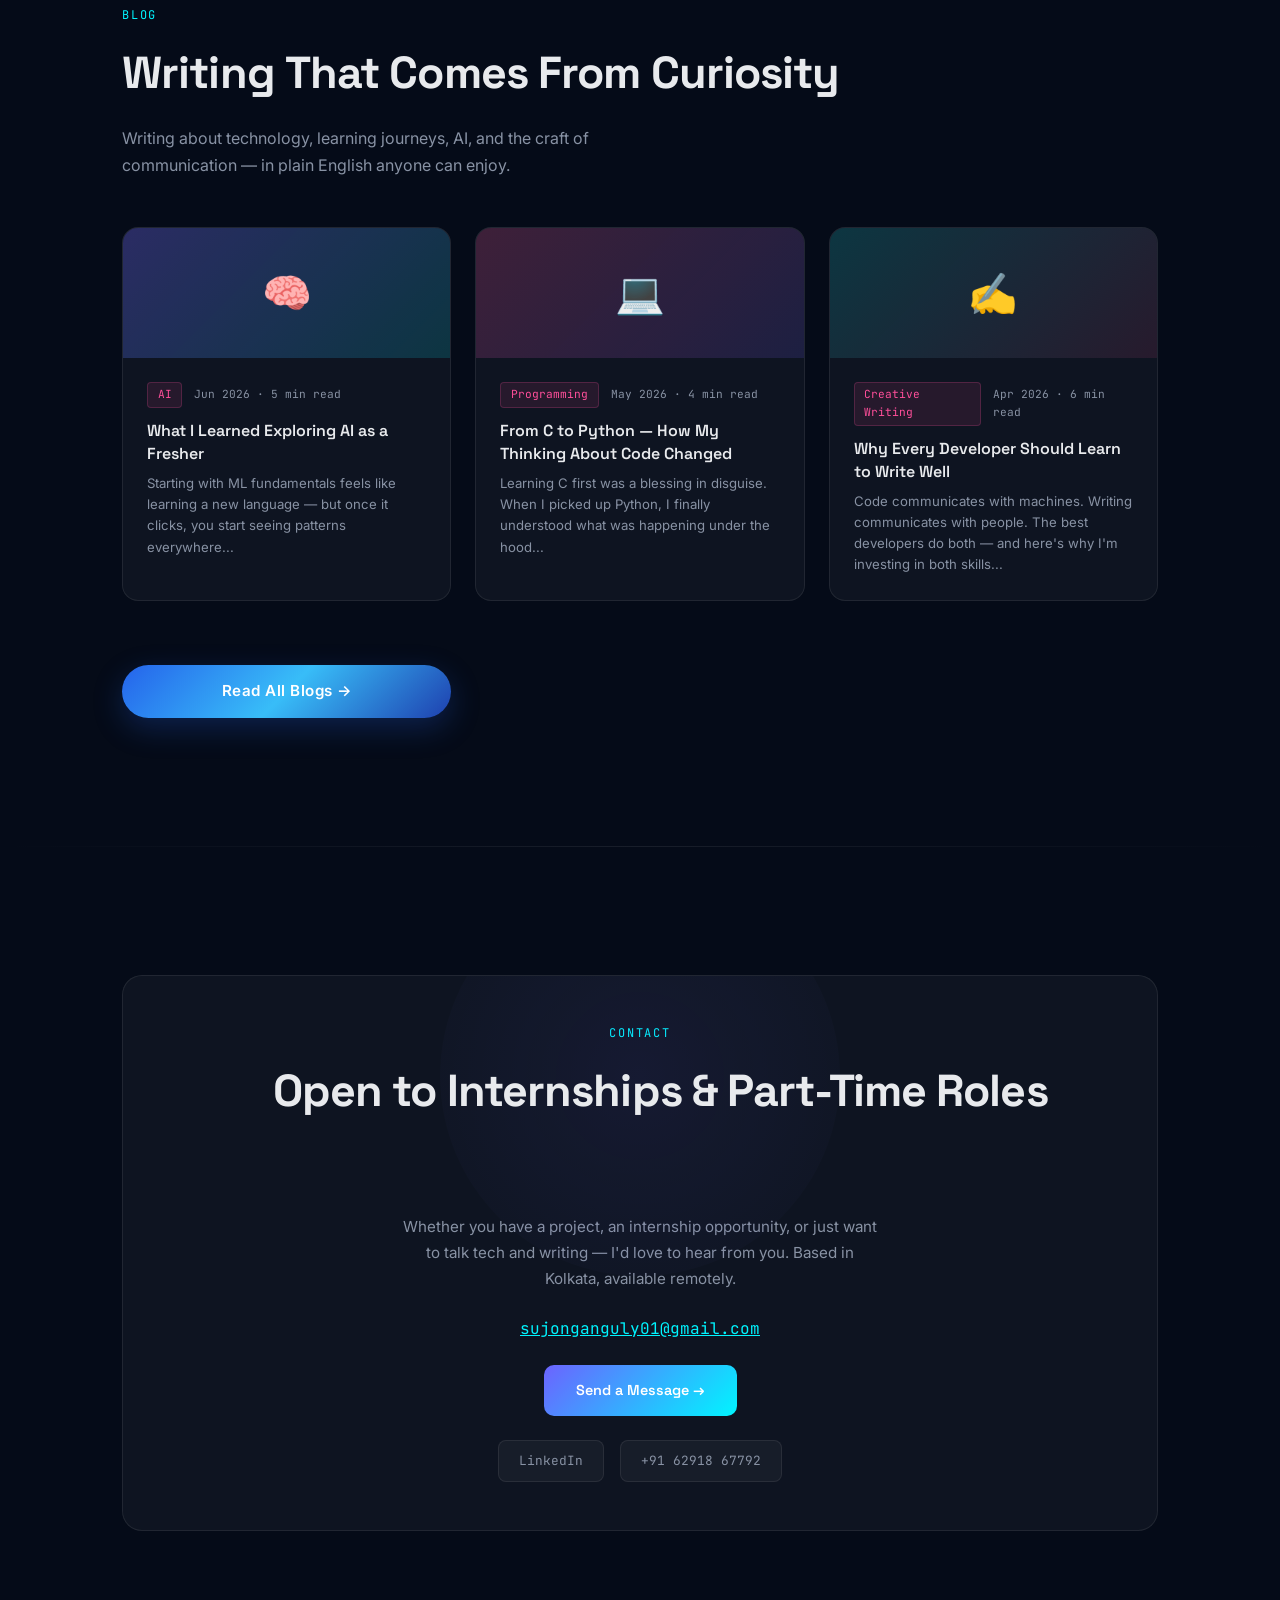
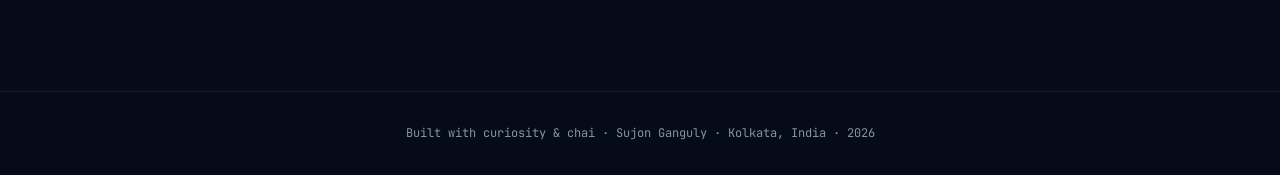
==== commit 4ccb7547: "Update index.html" ====
--- a/index.html
+++ b/index.html
@@ -1,321 +1,677 @@
-<!DOCTYPE html>
+<!doctype html>
 <html lang="en">
-<head>
-<meta charset="UTF-8"/>
-<meta name="viewport" content="width=device-width, initial-scale=1.0"/>
-<title>Sujon Ganguly — Portfolio</title>
-<link href="https://fonts.googleapis.com/css2?family=Space+Grotesk:wght@300;400;500;600;700&family=Inter:wght@300;400;500&family=JetBrains+Mono:wght@400;500&display=swap" rel="stylesheet"/>
-<link rel="stylesheet" href="css/main.css"/>
-<link rel="stylesheet" href="css/animations.css"/>
-<link rel="stylesheet" href="css/components.css"/>
-<link rel="stylesheet" href="css/responsive.css"/>
-</head>
-<body>
-
-<nav>
-  <div class="nav-logo">sujon.dev</div>
-  <div class="nav-links">
-    <a href="#about">About</a>
-    <a href="#projects">Projects</a>
-    <a href="#ai-playground">AI Lab</a>
-    <a href="#blog">Blog</a>
-    <a href="#contact">Contact</a>
-  </div>
-  <button class="nav-cta" onclick="document.getElementById('contact').scrollIntoView({behavior:'smooth'})">Hire Me</button>
-</nav>
-
-<section id="hero">
-  <canvas id="particle-canvas"></canvas>
-  <div class="hero-content">
-    <div class="hero-eyebrow">Web Developer · AI Explorer · Content Writer · Kolkata, India</div>
-    <h1 class="hero-title">Sujon Ganguly<br><span class="line2">Building & Learning.</span></h1>
-    <p class="hero-sub">A motivated fresher with a strong foundation in programming, web development, and digital tools — available for part-time roles and internships.</p>
-    <div class="hero-btns">
-      <a href="#projects" class="btn-primary">See My Projects</a>
-      <a href="#ai-playground" class="btn-ghost">Explore AI Lab →</a>
-    </div>
-  </div>
-  <div class="scroll-hint"><div class="scroll-line"></div>scroll</div>
-</section>
-
-<div class="divider"></div>
-
-<!-- ABOUT + CERTS MERGED -->
-<section id="about">
-  <div class="reveal">
-    <div class="section-label">About Me</div>
-    <h2 class="section-title">Who I Am</h2>
-  </div>
-
-  <div class="about-top reveal">
-    <div class="about-text">
-      <p>Hey! I'm Sujon — a fresher and aspiring IT professional from Kolkata, West Bengal. I completed my Higher Secondary in the Science stream (NIOS, 2026) with a First Division, scoring 86 in Computer Science.</p>
-      <p>I hold a Government-certified Diploma in Digital Techniques Application assessed by Hewlett Packard Enterprise, covering everything from C programming and Java OOP to MySQL and web development.</p>
-      <p>Outside of code, I'm passionate about creative writing, content writing, and communication — and I'm actively exploring AI and ML to understand where the world is heading next.</p>
-      <div class="skill-chips">
-        <span class="chip">C</span><span class="chip">C++</span><span class="chip">Python</span>
-        <span class="chip">Java</span><span class="chip">JavaScript</span><span class="chip">HTML5</span>
-        <span class="chip">CSS3</span><span class="chip">MySQL</span><span class="chip">MS Office</span>
-        <span class="chip">Advanced Excel</span><span class="chip">AI & ML Basics</span><span class="chip">Cybersecurity</span>
-      </div>
-    </div>
-    <div class="stats-grid">
-      <div class="stat-card"><div class="stat-num">86</div><div class="stat-label">CS Score (Class XII)</div></div>
-      <div class="stat-card"><div class="stat-num">4</div><div class="stat-label">Certifications Earned</div></div>
-      <div class="stat-card"><div class="stat-num">A+</div><div class="stat-label">English Course Grade</div></div>
-      <div class="stat-card"><div class="stat-num">A</div><div class="stat-label">Diploma in Digital Techniques Application</div></div>
-    </div>
-  </div>
-
-  <!-- CERTS inside About -->
-  <div class="reveal">
-    <div class="certs-heading">Certifications</div>
-    <div class="cert-grid">
-      <div class="cert-card">
-        <div class="cert-icon">🏛️</div>
-        <div class="cert-org">Youth Computer Training Centre · Govt. of West Bengal · HPE India</div>
-        <div class="cert-title">Diploma in Digital Techniques Application</div>
-        <div class="cert-meta">Apr 2024 – Mar 2025 · 12 Months<br>MS Office, C, Java OOP, HTML5, MySQL, Cybersecurity</div>
-        <span class="cert-grade">Grade: A</span>
-      </div>
-      <div class="cert-card">
-        <div class="cert-icon">📊</div>
-        <div class="cert-org">HPE Education Services · Hewlett Packard Enterprise</div>
-        <div class="cert-title">Advanced Excel Assessment</div>
-        <div class="cert-meta">May 2025 · Online Assessment<br>Cert No: HPE/CoC/WB/2505-060565</div>
-        <span class="cert-grade">Grade: B+</span>
-      </div>
-      <div class="cert-card">
-        <div class="cert-icon">🗣️</div>
-        <div class="cert-org">Smart Study Edutech LLP (SmartEnglish)</div>
-        <div class="cert-title">Smart English Beginners Course</div>
-        <div class="cert-meta">Aug 2024 · 3 Months · Spoken English & Soft Skills<br>Cert No: SE/24-25/MOU/0091</div>
-        <span class="cert-grade">Grade: A+</span>
-      </div>
-      <div class="cert-card">
-        <div class="cert-icon">💬</div>
-        <div class="cert-org">Smart Study Edutech LLP (SmartEnglish)</div>
-        <div class="cert-title">Smart English Advanced Course</div>
-        <div class="cert-meta">Apr 2026 · 3 Months · Advanced Communication<br>Cert No: SE/25-26/MOU/AS025</div>
-        <span class="cert-grade">Grade: A</span>
-      </div>
-    </div>
-  </div>
-</section>
-
-<div class="divider"></div>
-
-<section id="projects">
-  <div class="reveal">
-    <div class="section-label">Projects</div>
-    <h2 class="section-title">Things I'm Building</h2>
-    <p class="section-sub">Personal projects in web development, Python, and JavaScript — learning by doing, one commit at a time.</p>
-  </div>
-  <div class="projects-grid reveal">
-    <div class="project-card">
-      <div class="project-icon" style="background:rgba(108,99,255,.15)">🌐</div>
-      <div class="project-tag">Web Dev <span class="wip-badge">WIP</span></div>
-      <div class="project-title">Personal Portfolio Site</div>
-      <div class="project-desc">This very portfolio — built from scratch with HTML, CSS, and JavaScript. Focuses on clean design, responsiveness, and showcasing my work as it grows.</div>
-      <div class="project-stack"><span class="stack-item">HTML5</span><span class="stack-item">CSS3</span><span class="stack-item">JavaScript</span></div>
-      <a href="#" class="project-link">⌥ GitHub</a>
-    </div>
-    <div class="project-card">
-      <div class="project-icon" style="background:rgba(0,245,255,.1)">🐍</div>
-      <div class="project-tag">Python <span class="wip-badge">WIP</span></div>
-      <div class="project-title">Python Problem Solver</div>
-      <div class="project-desc">A growing collection of Python scripts solving real-world problems — from data processing utilities to automation tools. Built to practice applied Python.</div>
-      <div class="project-stack"><span class="stack-item">Python</span><span class="stack-item">File I/O</span><span class="stack-item">Logic</span></div>
-      <a href="#" class="project-link">⌥ GitHub</a>
-    </div>
-    <div class="project-card">
-      <div class="project-icon" style="background:rgba(255,79,154,.1)">📋</div>
-      <div class="project-tag">Database <span class="wip-badge">WIP</span></div>
-      <div class="project-title">Student Record System</div>
-      <div class="project-desc">A simple CRUD application using MySQL and Java — manage student data, run queries, and generate basic reports. Applies OOP and RDBMS concepts from my diploma.</div>
-      <div class="project-stack"><span class="stack-item">Java</span><span class="stack-item">MySQL</span><span class="stack-item">OOP</span></div>
-      <a href="#" class="project-link">⌥ GitHub</a>
-    </div>
-  </div>
-</section>
-
-<div class="divider"></div>
-
-<section id="ai-playground">
-  <div class="reveal">
-    <div class="section-label">AI Playground</div>
-    <h2 class="section-title">Experimenting with Intelligence</h2>
-    <p class="section-sub">Exploring AI and ML fundamentals through hands-on experiments and mini-tools. This section grows as I learn.</p>
-  </div>
-  <div class="ai-grid reveal">
-    <div class="ai-card">
-      <div class="ai-badge">🤖 Chatbot</div>
-      <div class="ai-card-title">Portfolio Assistant</div>
-      <div class="ai-card-desc">An AI chatbot that knows everything about my background, skills, and projects — and can answer visitor questions in real time.</div>
-      <div class="ai-card-demo">
-        <div class="demo-line">&gt; Is Sujon available for internships?</div>
-        <div class="demo-line output">Yes! He's actively looking for part-time roles and internships in IT and development.</div>
-      </div>
-      <button class="ai-try-btn" onclick="document.getElementById('chatFab').click()">Chat with it →</button>
-    </div>
-    <div class="ai-card">
-      <div class="ai-badge">📝 NLP</div>
-      <div class="ai-card-title">Writing Assistant</div>
-      <div class="ai-card-desc">A personal experiment using AI APIs to assist with content writing — rephrase, summarize, or improve any paragraph instantly.</div>
-      <div class="ai-card-demo">
-        <div class="demo-line">&gt; Make this more engaging</div>
-        <div class="demo-line output">Rewritten with stronger hooks and cleaner flow...</div>
-      </div>
-      <button class="ai-try-btn">Coming Soon →</button>
-    </div>
-    <div class="ai-card">
-      <div class="ai-badge">🔮 ML</div>
-      <div class="ai-card-title">Prediction Explorer</div>
-      <div class="ai-card-desc">Learning how machine learning models make predictions — an interactive demo built while studying AI & ML fundamentals.</div>
-      <div class="ai-card-demo">
-        <div class="demo-line">&gt; Input: [age, marks, attendance]</div>
-        <div class="demo-line output">Prediction: Pass (confidence: 87%)</div>
-      </div>
-      <button class="ai-try-btn">Coming Soon →</button>
-    </div>
-    <div class="ai-card">
-      <div class="ai-badge">🛡️ Security</div>
-      <div class="ai-card-title">Cyber Awareness Quiz</div>
-      <div class="ai-card-desc">An interactive quiz on cybersecurity basics — phishing, password hygiene, network safety — built from my diploma coursework.</div>
-      <div class="ai-card-demo">
-        <div class="demo-line">&gt; Q: What is a phishing attack?</div>
-        <div class="demo-line output">Score: 8/10 — Strong awareness!</div>
-      </div>
-      <button class="ai-try-btn">Coming Soon →</button>
-    </div>
-  </div>
-</section>
-
-<div class="divider"></div>
-
-<section id="blog">
-  <div class="reveal">
-    <div class="section-label">Blog</div>
-    <h2 class="section-title">Writing That Comes From Curiosity</h2>
-    <p class="section-sub">Writing about technology, learning journeys, AI, and the craft of communication — in plain English anyone can enjoy.</p>
-  </div>
-  <div class="blog-grid reveal">
-    <div class="blog-card">
-      <div class="blog-img blog-img-1">🧠</div>
-      <div class="blog-body">
-        <div class="blog-meta"><span class="blog-cat">AI</span><span>Jun 2026 · 5 min read</span></div>
-        <div class="blog-title">What I Learned Exploring AI as a Fresher</div>
-        <div class="blog-excerpt">Starting with ML fundamentals feels like learning a new language — but once it clicks, you start seeing patterns everywhere...</div>
-      </div>
-    </div>
-    <div class="blog-card">
-      <div class="blog-img blog-img-2">💻</div>
-      <div class="blog-body">
-        <div class="blog-meta"><span class="blog-cat">Programming</span><span>May 2026 · 4 min read</span></div>
-        <div class="blog-title">From C to Python — How My Thinking About Code Changed</div>
-        <div class="blog-excerpt">Learning C first was a blessing in disguise. When I picked up Python, I finally understood what was happening under the hood...</div>
-      </div>
-    </div>
-    <div class="blog-card">
-      <div class="blog-img blog-img-3">✍️</div>
-      <div class="blog-body">
-        <div class="blog-meta"><span class="blog-cat">Creative Writing</span><span>Apr 2026 · 6 min read</span></div>
-        <div class="blog-title">Why Every Developer Should Learn to Write Well</div>
-        <div class="blog-excerpt">Code communicates with machines. Writing communicates with people. The best developers do both — and here's why I'm investing in both skills...</div>
-      </div>
-    </div>
-    <a href="https://sujong1.github.io/Blogs/"
-    style="
-    display:inline-flex;
-    justify-content:center;
-    align-items:center;
-    margin-top:2.5rem;
-    padding:0.9rem 2.2rem;
-    border-radius:50px;
-    background:linear-gradient(135deg,#2563eb,#38bdf8,#1e40af);
-    color:white;
-    text-decoration:none;
-    font-weight:600;
-    font-size:0.95rem;
-    letter-spacing:0.5px;
-    transition:0.35s ease;
-    box-shadow:0 10px 30px rgba(37,99,235,0.25);
-    "
-    onmouseover="this.style.transform='translateY(-5px) scale(1.03)';this.style.boxShadow='0 15px 40px rgba(37,99,235,0.45)'"
-    onmouseout="this.style.transform='translateY(0) scale(1)';this.style.boxShadow='0 10px 30px rgba(37,99,235,0.25)'"
-  >
-    Read All Blogs →
-  </a>
-  </div>
-</section>
-
-<div class="divider"></div>
-
-<section id="contact">
-  <div class="contact-inner reveal">
-    <div class="section-label" style="text-align:center">Contact</div>
-    <h2 class="section-title" style="text-align:center">Open to Internships & Part-Time Roles</h2>
-    <p style="color:var(--muted);max-width:480px;margin:0 auto;line-height:1.7;font-size:.95rem;text-align:center">Whether you have a project, an internship opportunity, or just want to talk tech and writing — I'd love to hear from you. Based in Kolkata, available remotely.</p>
-    <a href="mailto:sujonganguly01@gmail.com" class="contact-email">sujonganguly01@gmail.com</a>
-    <div style="text-align:center"><a href="mailto:sujonganguly01@gmail.com" class="btn-primary">Send a Message →</a></div>
-    <div class="social-links">
-      <a href="https://linkedin.com/in/sujon-ganguly-0bb22631a" class="social-btn">LinkedIn</a>
-      <a href="tel:+916291867792" class="social-btn">+91 62918 67792</a>
-    </div>
-  </div>
-</section>
-
-<footer><p>Built with curiosity & chai · Sujon Ganguly · Kolkata, India · 2026</p></footer>
-
-<div id="chat-bubble">
-  <div class="chat-window" id="chatWindow">
-    <div class="chat-header">
-      <div class="chat-avatar">SG</div>
-      <div class="chat-header-text">
-        <div class="chat-name">Sujon's AI Assistant</div>
-        <div class="chat-status">● Online — ask me anything</div>
-      </div>
-      <button class="chat-close" id="chatClose">✕</button>
-    </div>
-    <div class="chat-messages" id="chatMessages">
-      <div class="msg bot">Hey! 👋 I'm Sujon's portfolio assistant. Ask me about his skills, certifications, projects, or availability for internships!</div>
-    </div>
-    <div class="preset-menu" id="presetMenu" style="display:none">
-      <button class="preset-btn" onclick="selectPreset('Who are you?')">👤 Who are you?</button>
-      <button class="preset-btn" onclick="selectPreset('What are your skills?')">💻 What are your skills?</button>
-      <button class="preset-btn" onclick="selectPreset('Tell me about your certifications')">🏆 Certifications</button>
-      <button class="preset-btn" onclick="selectPreset('What projects have you built?')">🔨 Your projects</button>
-      <button class="preset-btn" onclick="selectPreset('Are you available for internships?')">💼 Internship opportunities</button>
-      <button class="preset-btn" onclick="selectPreset('How can I contact you?')">📞 Contact info</button>
-      <button class="preset-btn" onclick="selectPreset('What languages do you speak?')">🌐 Languages</button>
-      <button class="preset-btn" onclick="selectPreset('Tell me about your soft skills')">🤝 Soft skills</button>
-    </div>
-    <div class="chat-input-row">
-      <button class="toggle-menu-btn" id="toggleMenuBtn">📋 Quick Q&A</button>
-      <input class="chat-input" id="chatInput" type="text" placeholder="Ask about Sujon..."/>
-      <button class="chat-send" id="chatSend">
-        <svg viewBox="0 0 24 24"><line x1="22" y1="2" x2="11" y2="13"/><polygon points="22 2 15 22 11 13 2 9 22 2"/></svg>
+  <head>
+    <meta charset="UTF-8" />
+    <meta name="viewport" content="width=device-width, initial-scale=1.0" />
+    <title>Sujon Ganguly — Portfolio</title>
+    <link
+      href="https://fonts.googleapis.com/css2?family=Space+Grotesk:wght@300;400;500;600;700&family=Inter:wght@300;400;500&family=JetBrains+Mono:wght@400;500&display=swap"
+      rel="stylesheet"
+    />
+    <link rel="stylesheet" href="css/main.css" />
+    <link rel="stylesheet" href="css/animations.css" />
+    <link rel="stylesheet" href="css/components.css" />
+    <link rel="stylesheet" href="css/responsive.css" />
+  </head>
+  <body>
+    <nav>
+      <div class="nav-logo">sujon.dev</div>
+      <div class="nav-links">
+        <a href="#about">About</a>
+        <a href="#projects">Projects</a>
+        <a href="#ai-playground">AI Lab</a>
+        <a href="#blog">Blog</a>
+        <a href="#contact">Contact</a>
+      </div>
+      <button
+        class="nav-cta"
+        onclick="
+          document
+            .getElementById('contact')
+            .scrollIntoView({ behavior: 'smooth' })
+        "
+      >
+        Hire Me
+      </button>
+    </nav>
+
+    <section id="hero">
+      <canvas id="particle-canvas"></canvas>
+      <div class="hero-content">
+        <div class="hero-eyebrow">
+          Web Developer · AI Explorer · Content Writer · Kolkata, India
+        </div>
+        <h1 class="hero-title">
+          Sujon Ganguly<br /><span class="line2">Building & Learning.</span>
+        </h1>
+        <p class="hero-sub">
+          A motivated fresher with a strong foundation in programming, web
+          development, and digital tools — available for part-time roles and
+          internships.
+        </p>
+        <div class="hero-btns">
+          <a href="#projects" class="btn-primary">See My Projects</a>
+          <a href="#ai-playground" class="btn-ghost">Explore AI Lab →</a>
+        </div>
+      </div>
+      <div class="scroll-hint">
+        <div class="scroll-line"></div>
+        scroll
+      </div>
+    </section>
+
+    <div class="divider"></div>
+
+    <!-- ABOUT + CERTS MERGED -->
+    <section id="about">
+      <div class="reveal">
+        <div class="section-label">About Me</div>
+        <h2 class="section-title">Who I Am</h2>
+      </div>
+
+      <div class="about-top reveal">
+        <div class="about-text">
+          <p>
+            Hey! I'm Sujon — a fresher and aspiring IT professional from
+            Kolkata, West Bengal. I completed my Higher Secondary in the Science
+            stream (NIOS, 2026) with a First Division, scoring 86 in Computer
+            Science.
+          </p>
+          <p>
+            I hold a Government-certified Diploma in Digital Techniques
+            Application assessed by Hewlett Packard Enterprise, covering
+            everything from C programming and Java OOP to MySQL and web
+            development.
+          </p>
+          <p>
+            Outside of code, I'm passionate about creative writing, content
+            writing, and communication — and I'm actively exploring AI and ML to
+            understand where the world is heading next.
+          </p>
+          <div class="skill-chips">
+            <span class="chip">C</span><span class="chip">C++</span
+            ><span class="chip">Python</span> <span class="chip">Java</span
+            ><span class="chip">JavaScript</span><span class="chip">HTML5</span>
+            <span class="chip">CSS3</span><span class="chip">MySQL</span
+            ><span class="chip">MS Office</span>
+            <span class="chip">Advanced Excel</span
+            ><span class="chip">AI & ML Basics</span
+            ><span class="chip">Cybersecurity</span>
+          </div>
+        </div>
+        <div class="stats-grid">
+          <div class="stat-card">
+            <div class="stat-num">86</div>
+            <div class="stat-label">CS Score (Class XII)</div>
+          </div>
+          <div class="stat-card">
+            <div class="stat-num">4</div>
+            <div class="stat-label">Certifications Earned</div>
+          </div>
+          <div class="stat-card">
+            <div class="stat-num">A+</div>
+            <div class="stat-label">English Course Grade</div>
+          </div>
+          <div class="stat-card">
+            <div class="stat-num">A</div>
+            <div class="stat-label">
+              Diploma in Digital Techniques Application
+            </div>
+          </div>
+        </div>
+      </div>
+
+      <!-- CERTS inside About -->
+      <div class="reveal">
+        <div class="certs-heading">Certifications</div>
+        <div class="cert-grid">
+          <div class="cert-card">
+            <div class="cert-icon">🏛️</div>
+            <div class="cert-org">
+              Youth Computer Training Centre · Govt. of West Bengal · HPE India
+            </div>
+            <div class="cert-title">
+              Diploma in Digital Techniques Application
+            </div>
+            <div class="cert-meta">
+              Apr 2024 – Mar 2025 · 12 Months<br />MS Office, C, Java OOP,
+              HTML5, MySQL, Cybersecurity
+            </div>
+            <span class="cert-grade">Grade: A</span>
+          </div>
+          <div class="cert-card">
+            <div class="cert-icon">📊</div>
+            <div class="cert-org">
+              HPE Education Services · Hewlett Packard Enterprise
+            </div>
+            <div class="cert-title">Advanced Excel Assessment</div>
+            <div class="cert-meta">
+              May 2025 · Online Assessment<br />Cert No: HPE/CoC/WB/2505-060565
+            </div>
+            <span class="cert-grade">Grade: B+</span>
+          </div>
+          <div class="cert-card">
+            <div class="cert-icon">🗣️</div>
+            <div class="cert-org">Smart Study Edutech LLP (SmartEnglish)</div>
+            <div class="cert-title">Smart English Beginners Course</div>
+            <div class="cert-meta">
+              Aug 2024 · 3 Months · Spoken English & Soft Skills<br />Cert No:
+              SE/24-25/MOU/0091
+            </div>
+            <span class="cert-grade">Grade: A+</span>
+          </div>
+          <div class="cert-card">
+            <div class="cert-icon">💬</div>
+            <div class="cert-org">Smart Study Edutech LLP (SmartEnglish)</div>
+            <div class="cert-title">Smart English Advanced Course</div>
+            <div class="cert-meta">
+              Apr 2026 · 3 Months · Advanced Communication<br />Cert No:
+              SE/25-26/MOU/AS025
+            </div>
+            <span class="cert-grade">Grade: A</span>
+          </div>
+        </div>
+      </div>
+        <a
+          href="#"
+          style="
+            display: inline-flex;
+            justify-content: center;
+            align-items: center;
+            margin-top: 2.5rem;
+            padding: 0.9rem 2.2rem;
+            border-radius: 50px;
+            background: linear-gradient(135deg, #2563eb, #38bdf8, #1e40af);
+            color: white;
+            text-decoration: none;
+            font-weight: 600;
+            font-size: 0.95rem;
+            letter-spacing: 0.5px;
+            transition: 0.35s ease;
+            box-shadow: 0 10px 30px rgba(37, 99, 235, 0.25);
+          "
+          onmouseover="
+            this.style.transform = 'translateY(-5px) scale(1.03)';
+            this.style.boxShadow = '0 15px 40px rgba(37,99,235,0.45)';
+          "
+          onmouseout="
+            this.style.transform = 'translateY(0) scale(1)';
+            this.style.boxShadow = '0 10px 30px rgba(37,99,235,0.25)';
+          "
+        >
+          See All Certificates →
+        </a>
+    </section>
+
+    <div class="divider"></div>
+
+    <section id="projects">
+      <div class="reveal">
+        <div class="section-label">Projects</div>
+        <h2 class="section-title">Things I'm Building</h2>
+        <p class="section-sub">
+          Personal projects in web development, Python, and JavaScript —
+          learning by doing, one commit at a time.
+        </p>
+      </div>
+      <div class="projects-grid reveal">
+        <div class="project-card">
+          <div
+            class="project-icon"
+            style="background: rgba(108, 99, 255, 0.15)"
+          >
+            🌐
+          </div>
+          <div class="project-tag">
+            Web Dev <span class="wip-badge">WIP</span>
+          </div>
+          <div class="project-title">Personal Portfolio Site</div>
+          <div class="project-desc">
+            This very portfolio — built from scratch with HTML, CSS, and
+            JavaScript. Focuses on clean design, responsiveness, and showcasing
+            my work as it grows.
+          </div>
+          <div class="project-stack">
+            <span class="stack-item">HTML5</span
+            ><span class="stack-item">CSS3</span
+            ><span class="stack-item">JavaScript</span>
+          </div>
+          <a href="https://github.com/SujonG1/Portfolio" class="project-link"
+            >⌥ GitHub</a
+          >
+        </div>
+        <div class="project-card">
+          <div class="project-icon" style="background: rgba(0, 245, 255, 0.1)">
+            🌐
+          </div>
+          <div class="project-tag">
+            Web Dev <span class="wip-badge">WIP</span>
+          </div>
+          <div class="project-title">Personal Blog site</div>
+          <div class="project-desc">
+            A growing collection of Blogs — from AI/ML, personal coding
+            experiences to random thoughts. Built to express myself.
+          </div>
+          <div class="project-stack">
+            <span class="stack-item">HTML5</span
+            ><span class="stack-item">CSS</span
+            ><span class="stack-item">JavaScript</span>
+          </div>
+          <a href="https://github.com/SujonG1/Blogs" class="project-link"
+            >⌥ GitHub</a
+          >
+        </div>
+        <div class="project-card">
+          <div class="project-icon" style="background: rgba(255, 79, 154, 0.1)">
+            📋
+          </div>
+          <div class="project-tag">
+            Database <span class="wip-badge">WIP</span>
+          </div>
+          <div class="project-title">Student Record System</div>
+          <div class="project-desc">
+            A simple CRUD application using MySQL and Java — manage student
+            data, run queries, and generate basic reports. Applies OOP and RDBMS
+            concepts from my diploma.
+          </div>
+          <div class="project-stack">
+            <span class="stack-item">Java</span
+            ><span class="stack-item">MySQL</span
+            ><span class="stack-item">OOP</span>
+          </div>
+          <a href="#" class="project-link">⌥ GitHub</a>
+        </div>
+        <a
+          href="#"
+          style="
+            display: inline-flex;
+            justify-content: center;
+            align-items: center;
+            margin-top: 2.5rem;
+            padding: 0.9rem 2.2rem;
+            border-radius: 50px;
+            background: linear-gradient(135deg, #2563eb, #38bdf8, #1e40af);
+            color: white;
+            text-decoration: none;
+            font-weight: 600;
+            font-size: 0.95rem;
+            letter-spacing: 0.5px;
+            transition: 0.35s ease;
+            box-shadow: 0 10px 30px rgba(37, 99, 235, 0.25);
+          "
+          onmouseover="
+            this.style.transform = 'translateY(-5px) scale(1.03)';
+            this.style.boxShadow = '0 15px 40px rgba(37,99,235,0.45)';
+          "
+          onmouseout="
+            this.style.transform = 'translateY(0) scale(1)';
+            this.style.boxShadow = '0 10px 30px rgba(37,99,235,0.25)';
+          "
+        >
+          See All Projects →
+        </a>
+    </section>
+
+    <div class="divider"></div>
+
+    <section id="ai-playground">
+      <div class="reveal">
+        <div class="section-label">AI Playground</div>
+        <h2 class="section-title">Experimenting with Intelligence</h2>
+        <p class="section-sub">
+          Exploring AI and ML fundamentals through hands-on experiments and
+          mini-tools. This section grows as I learn.
+        </p>
+      </div>
+      <div class="ai-grid reveal">
+        <div class="ai-card">
+          <div class="ai-badge">🤖 Chatbot</div>
+          <div class="ai-card-title">Portfolio Assistant</div>
+          <div class="ai-card-desc">
+            An AI chatbot that knows everything about my background, skills, and
+            projects — and can answer visitor questions in real time.
+          </div>
+          <div class="ai-card-demo">
+            <div class="demo-line">
+              &gt; Is Sujon available for internships?
+            </div>
+            <div class="demo-line output">
+              Yes! He's actively looking for part-time roles and internships in
+              IT and development.
+            </div>
+          </div>
+          <button
+            class="ai-try-btn"
+            onclick="document.getElementById('chatFab').click()"
+          >
+            Chat with it →
+          </button>
+        </div>
+        <div class="ai-card">
+          <div class="ai-badge">📝 NLP</div>
+          <div class="ai-card-title">Writing Assistant</div>
+          <div class="ai-card-desc">
+            A personal experiment using AI APIs to assist with content writing —
+            rephrase, summarize, or improve any paragraph instantly.
+          </div>
+          <div class="ai-card-demo">
+            <div class="demo-line">&gt; Make this more engaging</div>
+            <div class="demo-line output">
+              Rewritten with stronger hooks and cleaner flow...
+            </div>
+          </div>
+          <button class="ai-try-btn">Coming Soon →</button>
+        </div>
+        <div class="ai-card">
+          <div class="ai-badge">🔮 ML</div>
+          <div class="ai-card-title">Prediction Explorer</div>
+          <div class="ai-card-desc">
+            Learning how machine learning models make predictions — an
+            interactive demo built while studying AI & ML fundamentals.
+          </div>
+          <div class="ai-card-demo">
+            <div class="demo-line">&gt; Input: [age, marks, attendance]</div>
+            <div class="demo-line output">
+              Prediction: Pass (confidence: 87%)
+            </div>
+          </div>
+          <button class="ai-try-btn">Coming Soon →</button>
+        </div>
+        <div class="ai-card">
+          <div class="ai-badge">🛡️ Security</div>
+          <div class="ai-card-title">Cyber Awareness Quiz</div>
+          <div class="ai-card-desc">
+            An interactive quiz on cybersecurity basics — phishing, password
+            hygiene, network safety — built from my diploma coursework.
+          </div>
+          <div class="ai-card-demo">
+            <div class="demo-line">&gt; Q: What is a phishing attack?</div>
+            <div class="demo-line output">Score: 8/10 — Strong awareness!</div>
+          </div>
+          <button class="ai-try-btn">Coming Soon →</button>
+        </div>
+      </div>
+      <a
+          href="#"
+          style="
+            display: inline-flex;
+            justify-content: center;
+            align-items: center;
+            margin-top: 2.5rem;
+            padding: 0.9rem 2.2rem;
+            border-radius: 50px;
+            background: linear-gradient(135deg, #2563eb, #38bdf8, #1e40af);
+            color: white;
+            text-decoration: none;
+            font-weight: 600;
+            font-size: 0.95rem;
+            letter-spacing: 0.5px;
+            transition: 0.35s ease;
+            box-shadow: 0 10px 30px rgba(37, 99, 235, 0.25);
+          "
+          onmouseover="
+            this.style.transform = 'translateY(-5px) scale(1.03)';
+            this.style.boxShadow = '0 15px 40px rgba(37,99,235,0.45)';
+          "
+          onmouseout="
+            this.style.transform = 'translateY(0) scale(1)';
+            this.style.boxShadow = '0 10px 30px rgba(37,99,235,0.25)';
+          "
+        >
+          Explore AI Playground →
+      </a>
+    </section>
+
+    <div class="divider"></div>
+
+    <section id="blog">
+      <div class="reveal">
+        <div class="section-label">Blog</div>
+        <h2 class="section-title">Writing That Comes From Curiosity</h2>
+        <p class="section-sub">
+          Writing about technology, learning journeys, AI, and the craft of
+          communication — in plain English anyone can enjoy.
+        </p>
+      </div>
+      <div class="blog-grid reveal">
+        <div class="blog-card">
+          <div class="blog-img blog-img-1">🧠</div>
+          <div class="blog-body">
+            <div class="blog-meta">
+              <span class="blog-cat">AI</span><span>Jun 2026 · 5 min read</span>
+            </div>
+            <div class="blog-title">
+              What I Learned Exploring AI as a Fresher
+            </div>
+            <div class="blog-excerpt">
+              Starting with ML fundamentals feels like learning a new language —
+              but once it clicks, you start seeing patterns everywhere...
+            </div>
+          </div>
+        </div>
+        <div class="blog-card">
+          <div class="blog-img blog-img-2">💻</div>
+          <div class="blog-body">
+            <div class="blog-meta">
+              <span class="blog-cat">Programming</span
+              ><span>May 2026 · 4 min read</span>
+            </div>
+            <div class="blog-title">
+              From C to Python — How My Thinking About Code Changed
+            </div>
+            <div class="blog-excerpt">
+              Learning C first was a blessing in disguise. When I picked up
+              Python, I finally understood what was happening under the hood...
+            </div>
+          </div>
+        </div>
+        <div class="blog-card">
+          <div class="blog-img blog-img-3">✍️</div>
+          <div class="blog-body">
+            <div class="blog-meta">
+              <span class="blog-cat">Creative Writing</span
+              ><span>Apr 2026 · 6 min read</span>
+            </div>
+            <div class="blog-title">
+              Why Every Developer Should Learn to Write Well
+            </div>
+            <div class="blog-excerpt">
+              Code communicates with machines. Writing communicates with people.
+              The best developers do both — and here's why I'm investing in both
+              skills...
+            </div>
+          </div>
+        </div>
+        <a
+          href="https://sujong1.github.io/Blogs/"
+          style="
+            display: inline-flex;
+            justify-content: center;
+            align-items: center;
+            margin-top: 2.5rem;
+            padding: 0.9rem 2.2rem;
+            border-radius: 50px;
+            background: linear-gradient(135deg, #2563eb, #38bdf8, #1e40af);
+            color: white;
+            text-decoration: none;
+            font-weight: 600;
+            font-size: 0.95rem;
+            letter-spacing: 0.5px;
+            transition: 0.35s ease;
+            box-shadow: 0 10px 30px rgba(37, 99, 235, 0.25);
+          "
+          onmouseover="
+            this.style.transform = 'translateY(-5px) scale(1.03)';
+            this.style.boxShadow = '0 15px 40px rgba(37,99,235,0.45)';
+          "
+          onmouseout="
+            this.style.transform = 'translateY(0) scale(1)';
+            this.style.boxShadow = '0 10px 30px rgba(37,99,235,0.25)';
+          "
+        >
+          Read All Blogs →
+        </a>
+      </div>
+    </section>
+
+    <div class="divider"></div>
+
+    <section id="contact">
+      <div class="contact-inner reveal">
+        <div class="section-label" style="text-align: center">Contact</div>
+        <h2 class="section-title" style="text-align: center">
+          Open to Internships & Part-Time Roles
+        </h2>
+        <p
+          style="
+            color: var(--muted);
+            max-width: 480px;
+            margin: 0 auto;
+            line-height: 1.7;
+            font-size: 0.95rem;
+            text-align: center;
+          "
+        >
+          Whether you have a project, an internship opportunity, or just want to
+          talk tech and writing — I'd love to hear from you. Based in Kolkata,
+          available remotely.
+        </p>
+        <a href="mailto:sujonganguly01@gmail.com" class="contact-email"
+          >sujonganguly01@gmail.com</a
+        >
+        <div style="text-align: center">
+          <a href="mailto:sujonganguly01@gmail.com" class="btn-primary"
+            >Send a Message →</a
+          >
+        </div>
+        <div class="social-links">
+          <a
+            href="https://linkedin.com/in/sujon-ganguly-0bb22631a"
+            class="social-btn"
+            >LinkedIn</a
+          >
+          <a href="tel:+916291867792" class="social-btn">+91 62918 67792</a>
+        </div>
+      </div>
+    </section>
+
+    <footer>
+      <p>Built with curiosity & chai · Sujon Ganguly · Kolkata, India · 2026</p>
+    </footer>
+
+    <div id="chat-bubble">
+      <div class="chat-window" id="chatWindow">
+        <div class="chat-header">
+          <div class="chat-avatar">SG</div>
+          <div class="chat-header-text">
+            <div class="chat-name">Sujon's AI Assistant</div>
+            <div class="chat-status">● Online — ask me anything</div>
+          </div>
+          <button class="chat-close" id="chatClose">✕</button>
+        </div>
+        <div class="chat-messages" id="chatMessages">
+          <div class="msg bot">
+            Hey! 👋 I'm Sujon's portfolio assistant. Ask me about his skills,
+            certifications, projects, or availability for internships!
+          </div>
+        </div>
+        <div class="preset-menu" id="presetMenu" style="display: none">
+          <button class="preset-btn" onclick="selectPreset('Who are you?')">
+            👤 Who are you?
+          </button>
+          <button
+            class="preset-btn"
+            onclick="selectPreset('What are your skills?')"
+          >
+            💻 What are your skills?
+          </button>
+          <button
+            class="preset-btn"
+            onclick="selectPreset('Tell me about your certifications')"
+          >
+            🏆 Certifications
+          </button>
+          <button
+            class="preset-btn"
+            onclick="selectPreset('What projects have you built?')"
+          >
+            🔨 Your projects
+          </button>
+          <button
+            class="preset-btn"
+            onclick="selectPreset('Are you available for internships?')"
+          >
+            💼 Internship opportunities
+          </button>
+          <button
+            class="preset-btn"
+            onclick="selectPreset('How can I contact you?')"
+          >
+            📞 Contact info
+          </button>
+          <button
+            class="preset-btn"
+            onclick="selectPreset('What languages do you speak?')"
+          >
+            🌐 Languages
+          </button>
+          <button
+            class="preset-btn"
+            onclick="selectPreset('Tell me about your soft skills')"
+          >
+            🤝 Soft skills
+          </button>
+        </div>
+        <div class="chat-input-row">
+          <button class="toggle-menu-btn" id="toggleMenuBtn">
+            📋 Quick Q&A
+          </button>
+          <input
+            class="chat-input"
+            id="chatInput"
+            type="text"
+            placeholder="Ask about Sujon..."
+          />
+          <button class="chat-send" id="chatSend">
+            <svg viewBox="0 0 24 24">
+              <line x1="22" y1="2" x2="11" y2="13" />
+              <polygon points="22 2 15 22 11 13 2 9 22 2" />
+            </svg>
+          </button>
+        </div>
+      </div>
+      <button class="chat-fab" id="chatFab">
+        <div class="chat-ball">
+          <div class="ball-eye" id="eye1" style="left: 12px; top: 16px">
+            <div class="ball-pupil" id="pupil1"></div>
+          </div>
+          <div class="ball-eye" id="eye2" style="right: 12px; top: 16px">
+            <div class="ball-pupil" id="pupil2"></div>
+          </div>
+        </div>
       </button>
     </div>
-  </div>
-  <button class="chat-fab" id="chatFab">
-    <div class="chat-ball">
-      <div class="ball-eye" id="eye1" style="left:12px;top:16px">
-        <div class="ball-pupil" id="pupil1"></div>
-      </div>
-      <div class="ball-eye" id="eye2" style="right:12px;top:16px">
-        <div class="ball-pupil" id="pupil2"></div>
-      </div>
-    </div>
-  </button>
-</div>
-<button id="scroll-to-top" title="Back to top">↑</button>
-<div id="progress-bar"></div>
-
-<script type="module" src="js/main.js"></script>
-<script>
-function toggleMenu(){const menu=document.getElementById('presetMenu');const btn=document.getElementById('toggleMenuBtn');if(menu.style.display==='none'){menu.style.display='grid';btn.textContent='✕ Close'}else{menu.style.display='none';btn.textContent='📋 Quick Q&A'}}
-function selectPreset(question){document.getElementById('chatInput').value=question;const event=new KeyboardEvent('keydown',{key:'Enter'});document.getElementById('chatInput').dispatchEvent(event)}
-</script>
-</body>
+    <button id="scroll-to-top" title="Back to top">↑</button>
+    <div id="progress-bar"></div>
+
+    <script type="module" src="js/main.js"></script>
+    <script>
+      function toggleMenu() {
+        const menu = document.getElementById("presetMenu");
+        const btn = document.getElementById("toggleMenuBtn");
+        if (menu.style.display === "none") {
+          menu.style.display = "grid";
+          btn.textContent = "✕ Close";
+        } else {
+          menu.style.display = "none";
+          btn.textContent = "📋 Quick Q&A";
+        }
+      }
+      function selectPreset(question) {
+        document.getElementById("chatInput").value = question;
+        const event = new KeyboardEvent("keydown", { key: "Enter" });
+        document.getElementById("chatInput").dispatchEvent(event);
+      }
+    </script>
+  </body>
 </html>
